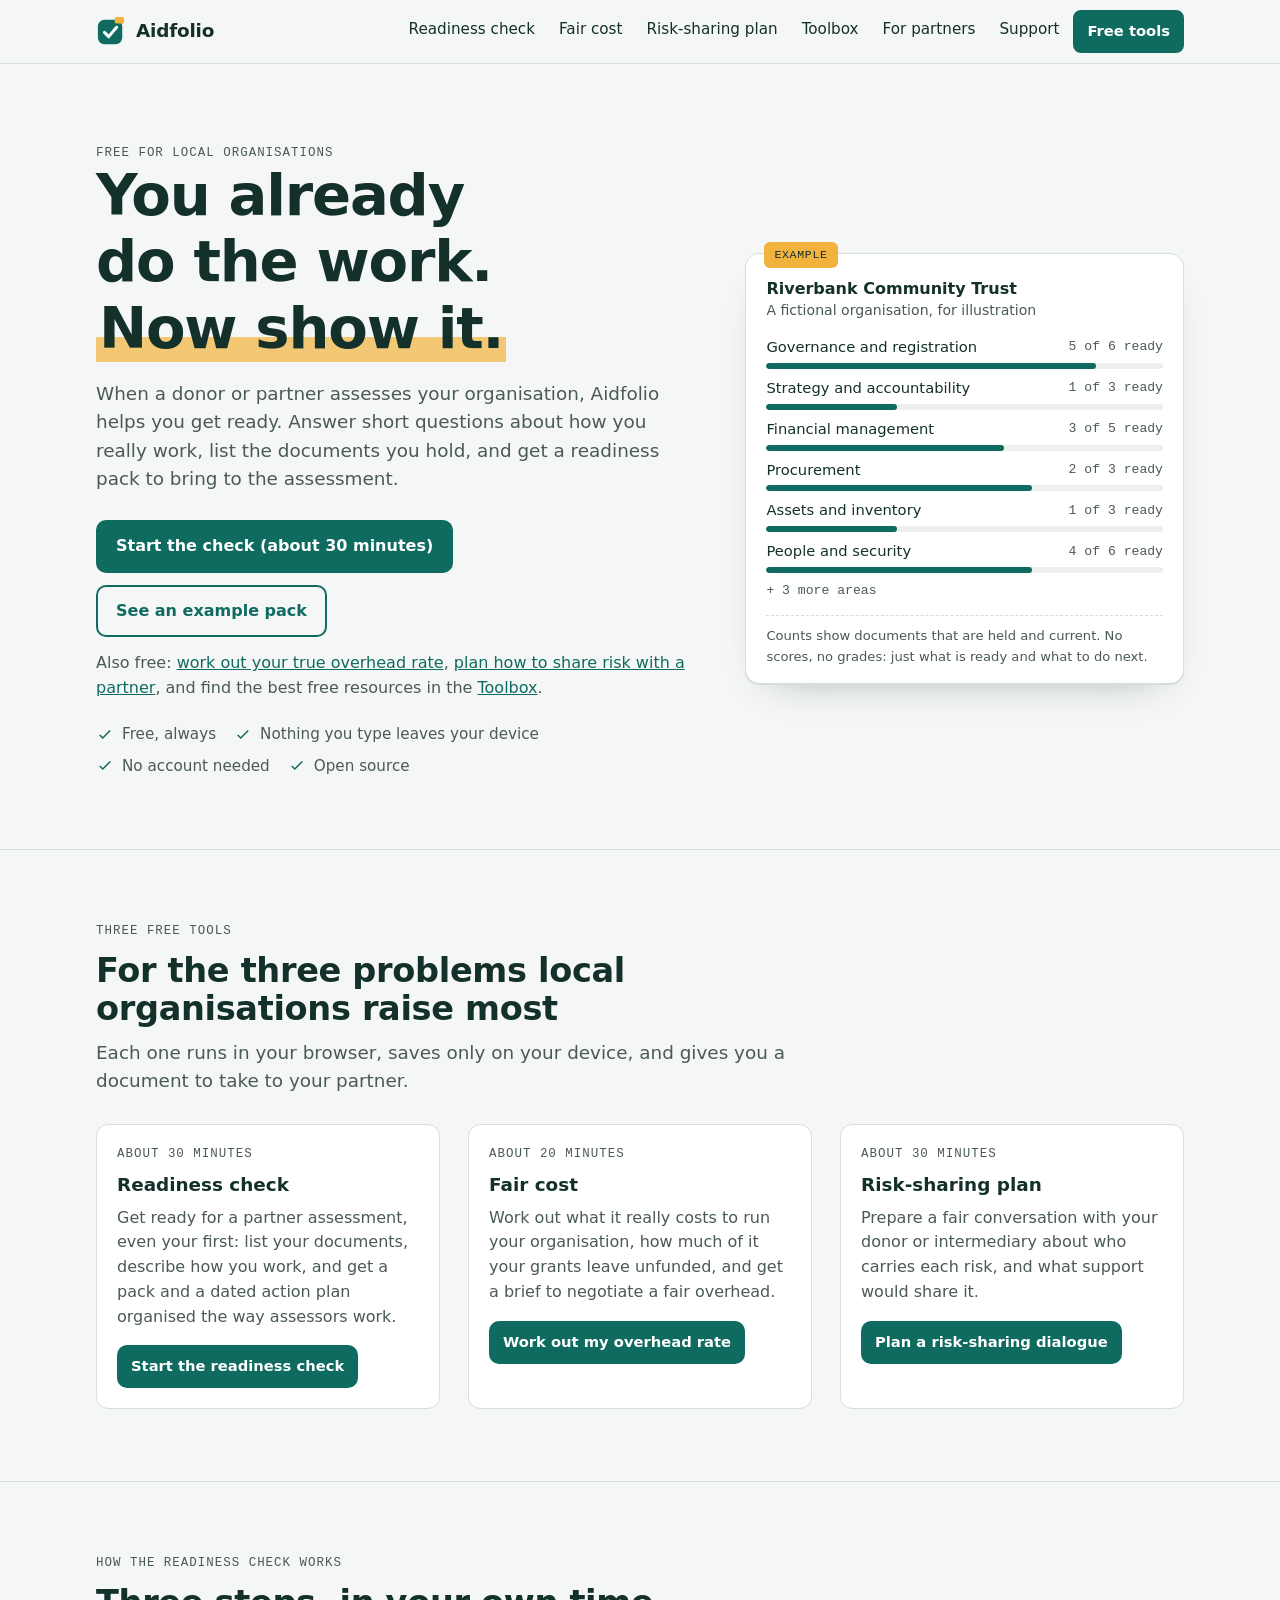
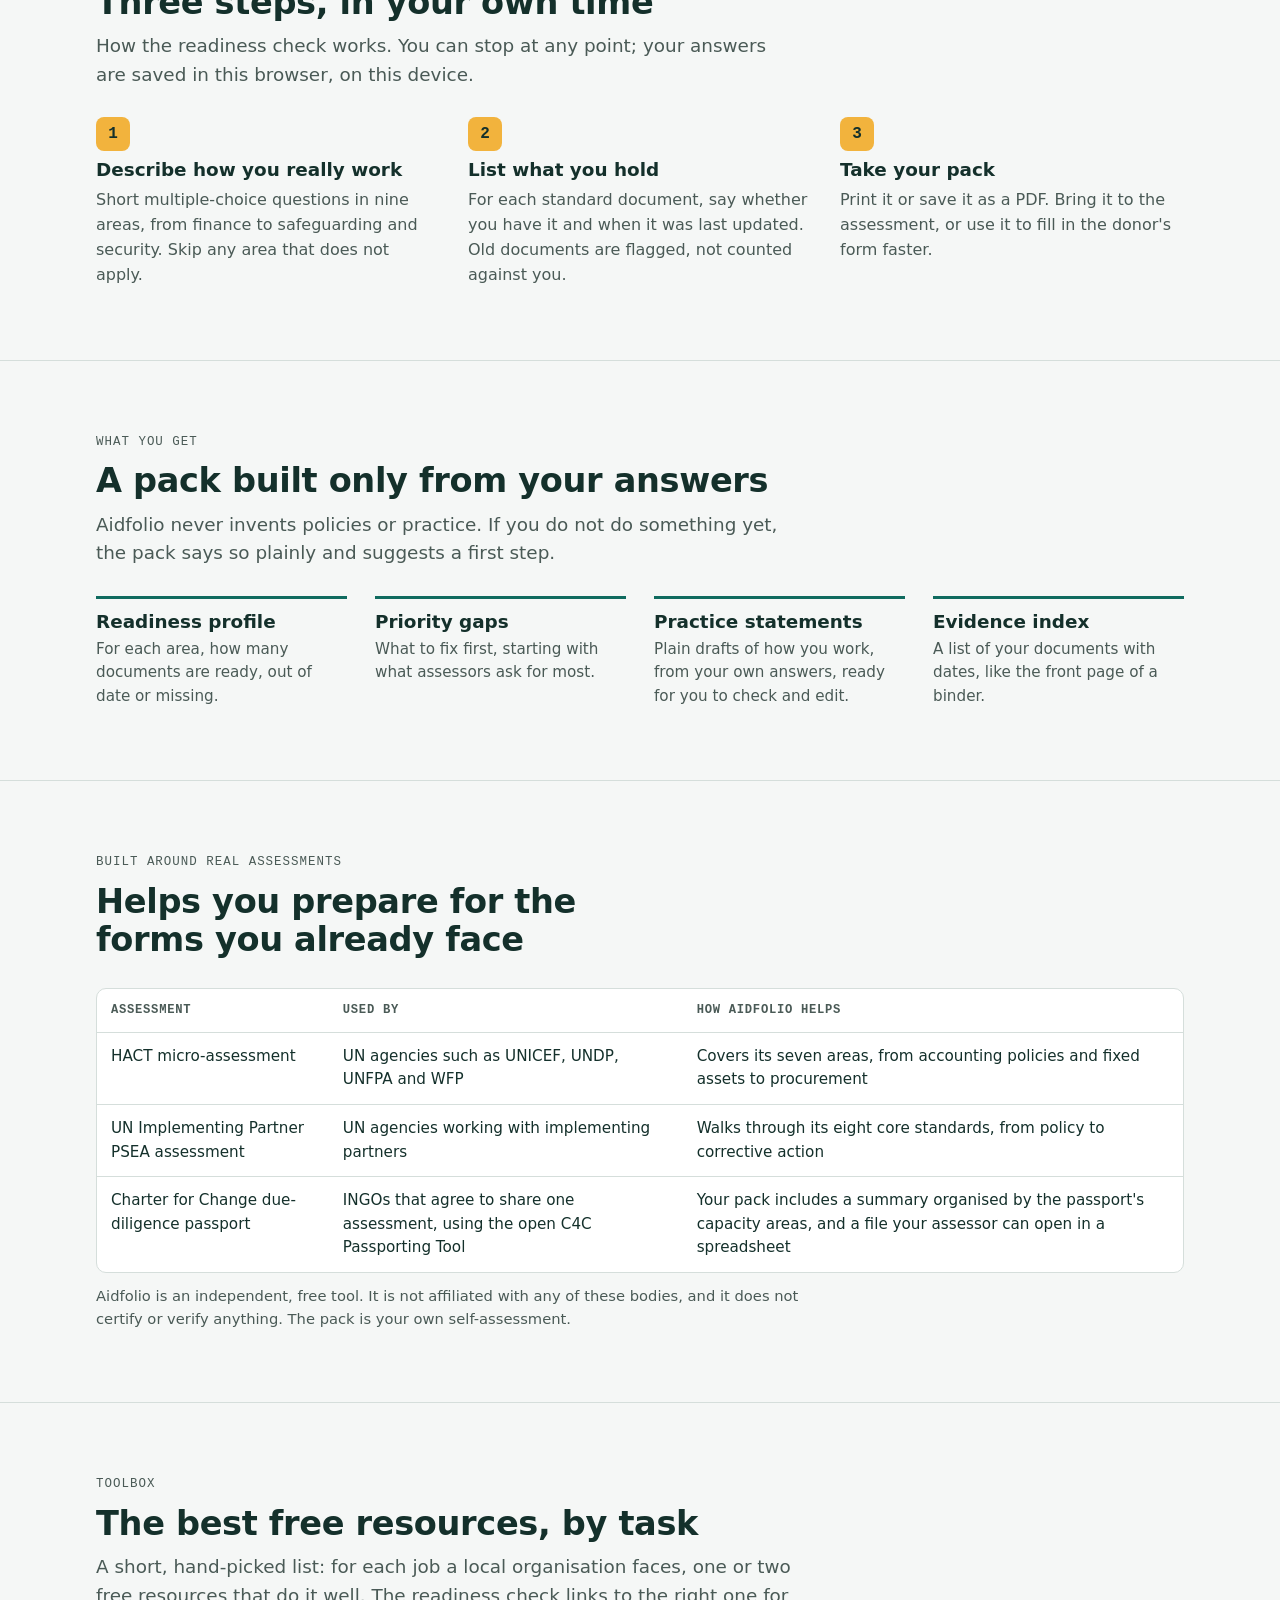
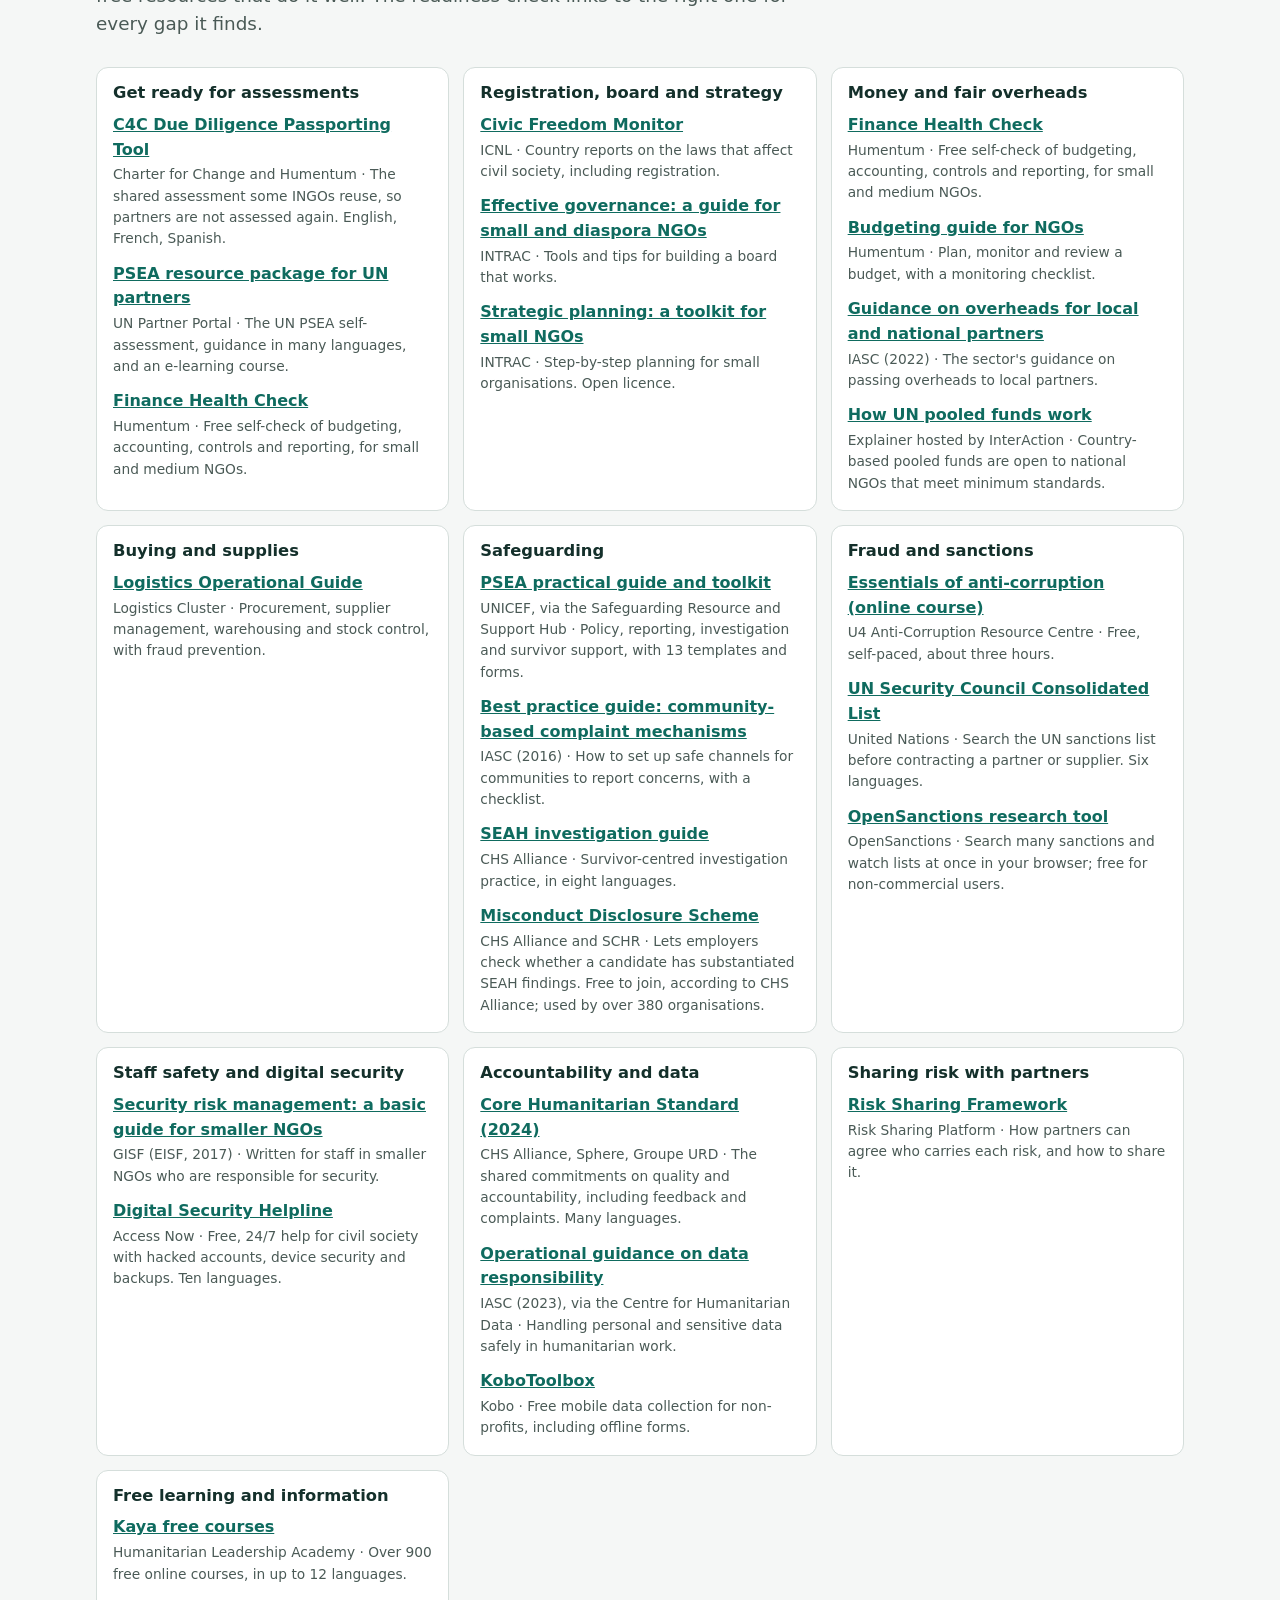
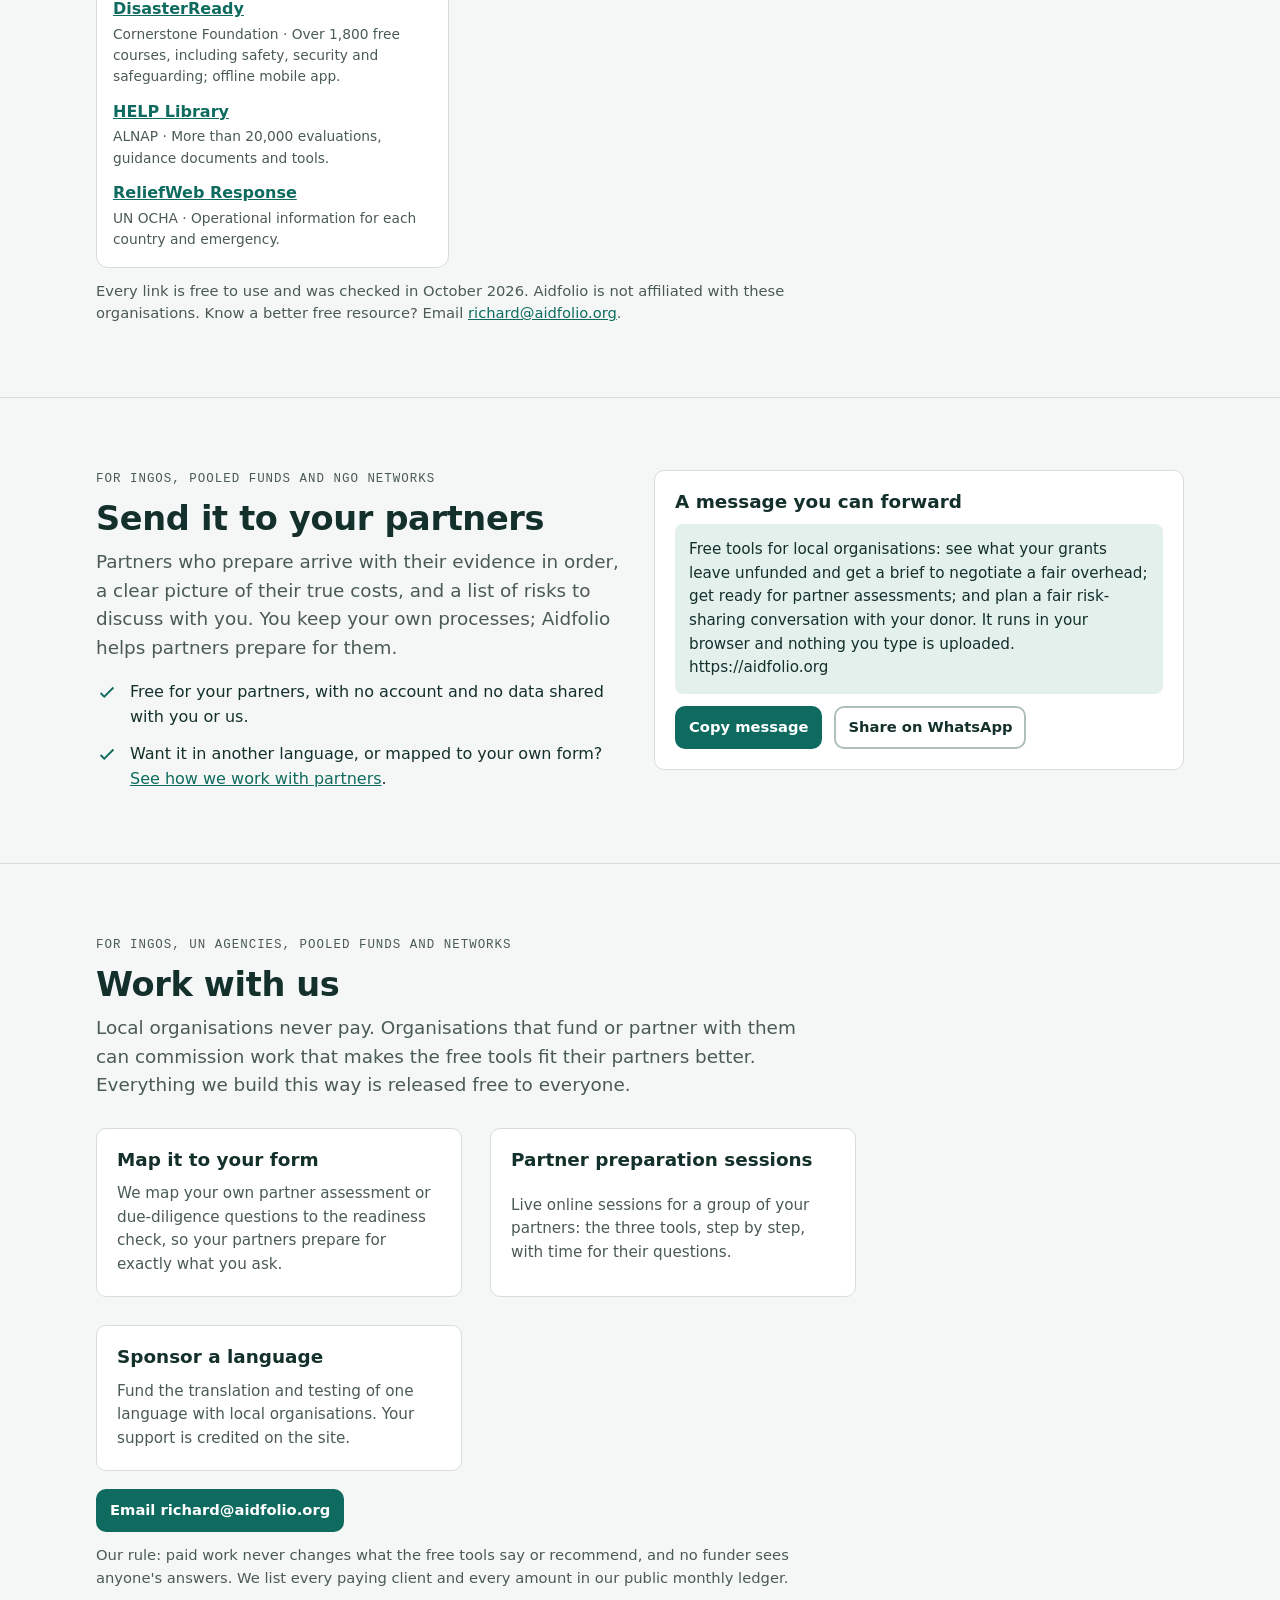
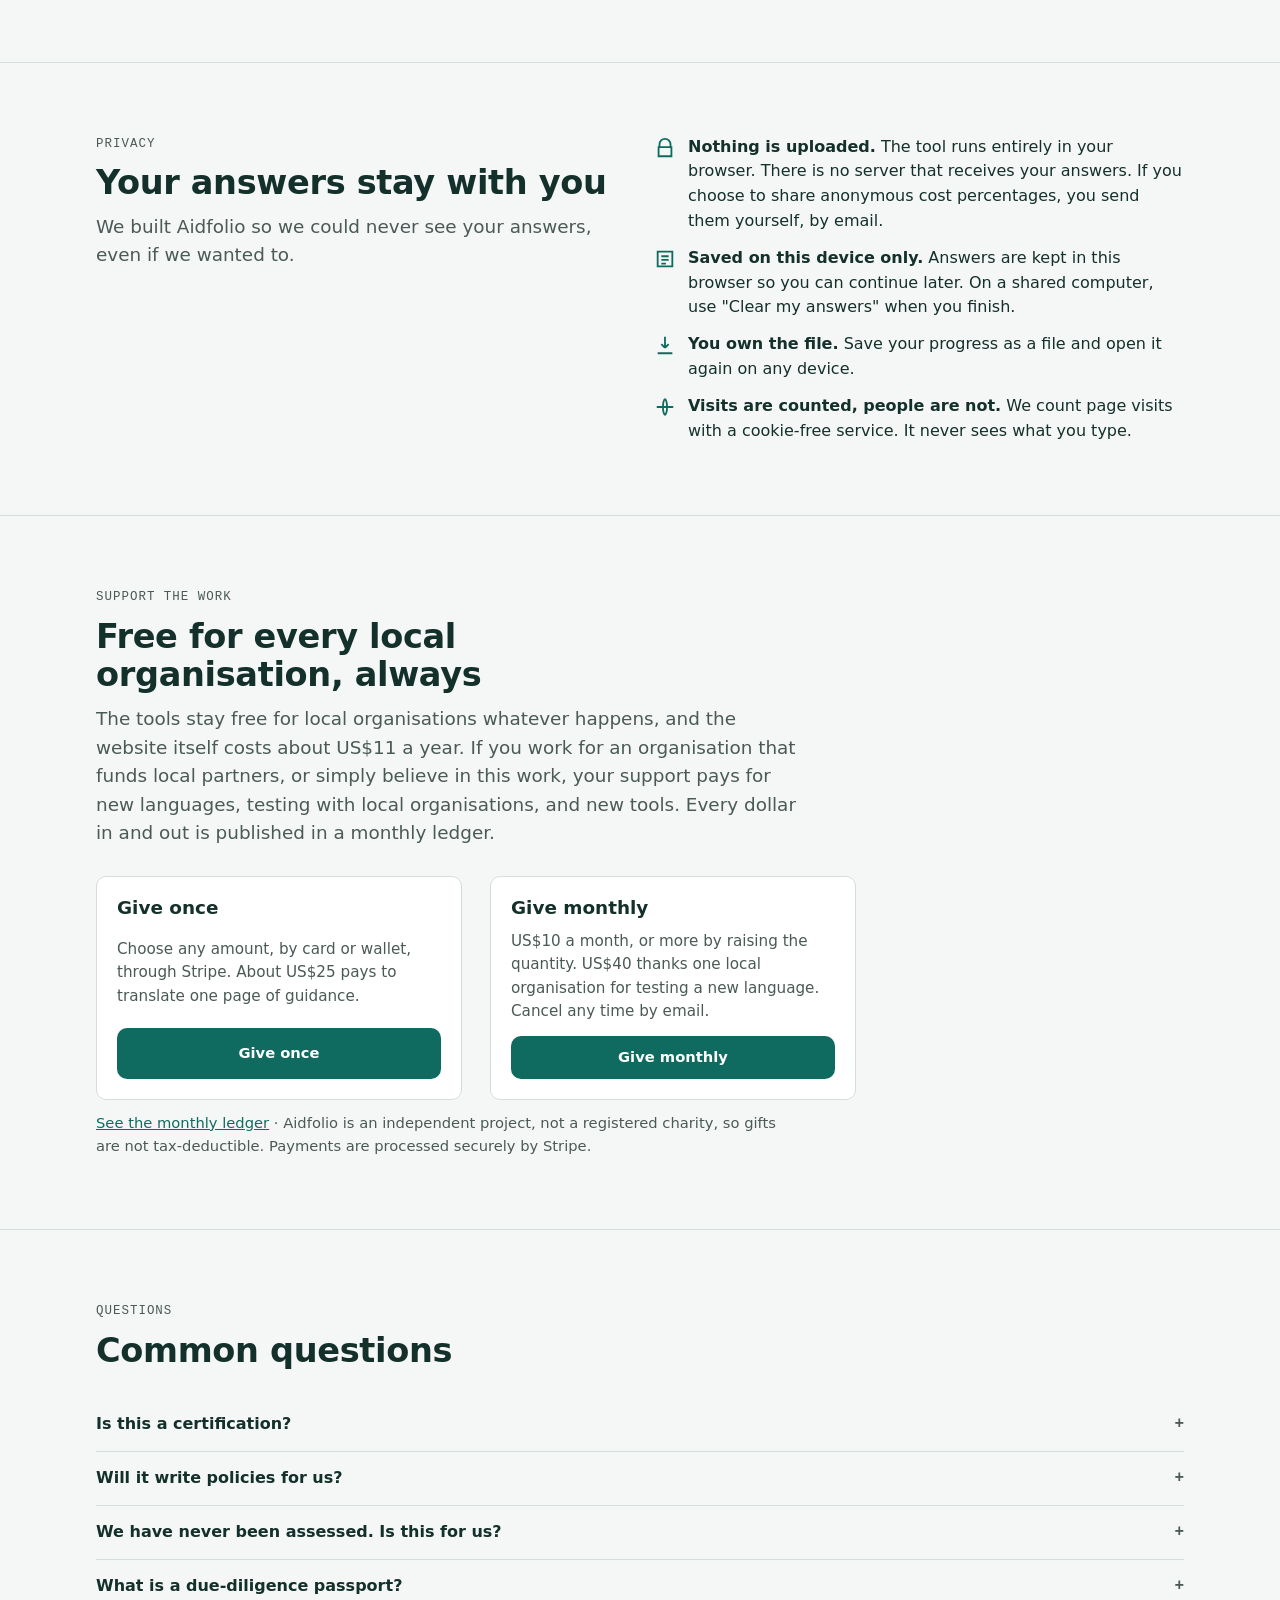
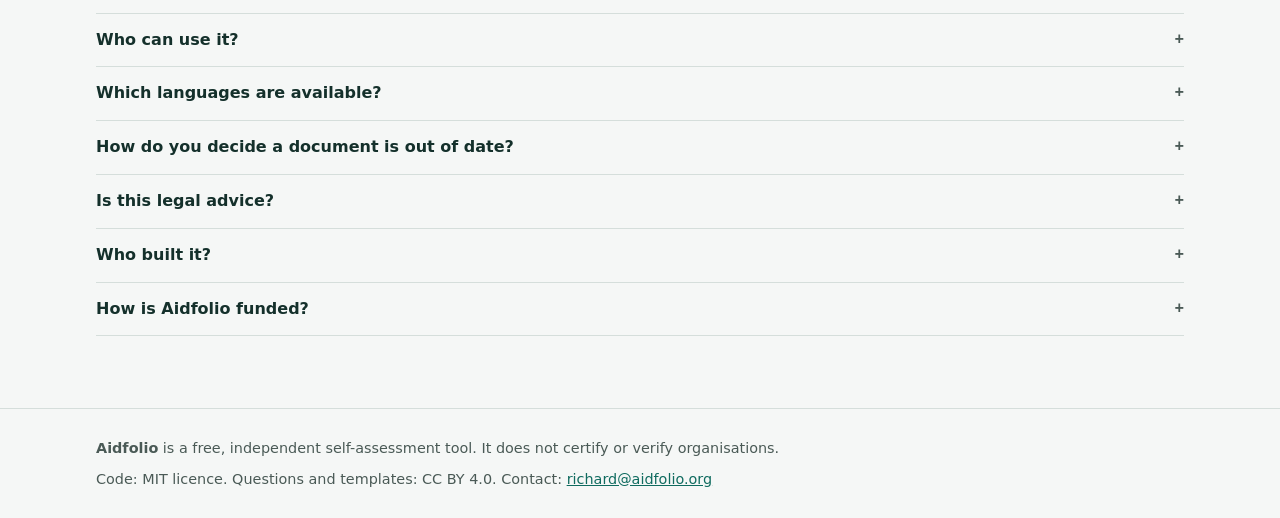
==== public/index.html @ 816070bf "Support section: Stripe giving only Remove the language sponsorship card from Support; it stays unde" ====
<!doctype html>
<html lang="en">
<head>
<meta charset="utf-8">
<meta name="viewport" content="width=device-width, initial-scale=1, viewport-fit=cover">
<meta name="color-scheme" content="light dark">
<title>Aidfolio: free tools for local humanitarian organisations</title>
<meta name="description" content="Free, private tools for local humanitarian organisations: get ready for partner assessments, work out a fair overhead, plan risk sharing, and find the best free resources. Nothing you type leaves your device.">
<link rel="icon" href="data:image/svg+xml,%3Csvg xmlns='http://www.w3.org/2000/svg' viewBox='0 0 32 32'%3E%3Crect x='2' y='4' width='26' height='26' rx='7' fill='%230F6B5F'/%3E%3Crect x='20' y='1' width='10' height='7' rx='2' fill='%23F2B33D'/%3E%3Cpath d='M9 17.5l4.5 4.5L22 12' fill='none' stroke='%23fff' stroke-width='3.2' stroke-linecap='round' stroke-linejoin='round'/%3E%3C/svg%3E">
<!-- Analytics (production only): paste your Cloudflare Web Analytics beacon here. It sets no cookies and never reads form answers. -->
<style>
/* Layout concept: a well-kept evidence binder. Tabs down the side for the nine areas, plain sheets for answers, a printed pack at the end. */
html{padding:env(safe-area-inset-top,0px) 0 env(safe-area-inset-bottom,0px)}
body{margin:0}
img{max-width:100%}
[hidden]{display:none!important}
:root{
  --paper:#F5F7F6; --sheet:#FFFFFF; --ink:#14302B; --muted:#4A5A56; --line:#D5DEDB; --line-strong:#AFC0BB;
  --action:#0F6B5F; --action-ink:#FFFFFF; --action-hover:#0B564C; --tint:#E4F0EC;
  --tab:#F2B33D; --tab-ink:#14302B;
  --ready:#1F6F3A; --ready-bg:#E3F2E7; --stale:#8A5A00; --stale-bg:#FBF0D9; --missing:#9B2C2C; --missing-bg:#F8E3E3; --na:#4A5A56; --na-bg:#ECEFEE;
  --focus:#F2B33D;
  --display: "Segoe UI Variable Display","Segoe UI",system-ui,-apple-system,Roboto,"Noto Sans","Noto Sans Sinhala","Noto Sans Tamil","Noto Sans Arabic",sans-serif;
  --body: system-ui,-apple-system,"Segoe UI",Roboto,"Noto Sans","Noto Sans Sinhala","Noto Sans Tamil","Noto Sans Arabic",sans-serif;
  --label: ui-monospace,"Cascadia Mono","SF Mono",Menlo,Consolas,"Liberation Mono",monospace;
  --r:10px; --gap:clamp(16px,3vw,28px);
}
@media (prefers-color-scheme: dark){:root:not([data-theme="light"]){
  --paper:#0F1A18; --sheet:#16231F; --ink:#EDF3F0; --muted:#A9BAB5; --line:#2A3A36; --line-strong:#3D514C;
  --action:#5CC2AE; --action-ink:#0F1A18; --action-hover:#7FD3C2; --tint:#1C2E29;
  --tab:#F2B33D; --tab-ink:#14302B;
  --ready:#7FD39A; --ready-bg:#18311F; --stale:#F2C46D; --stale-bg:#33280F; --missing:#F0A3A3; --missing-bg:#3A1C1C; --na:#A9BAB5; --na-bg:#22302C;
  color-scheme:dark}}
:root[data-theme="dark"]{
  --paper:#0F1A18; --sheet:#16231F; --ink:#EDF3F0; --muted:#A9BAB5; --line:#2A3A36; --line-strong:#3D514C;
  --action:#5CC2AE; --action-ink:#0F1A18; --action-hover:#7FD3C2; --tint:#1C2E29;
  --tab:#F2B33D; --tab-ink:#14302B;
  --ready:#7FD39A; --ready-bg:#18311F; --stale:#F2C46D; --stale-bg:#33280F; --missing:#F0A3A3; --missing-bg:#3A1C1C; --na:#A9BAB5; --na-bg:#22302C;
  color-scheme:dark}
*{box-sizing:border-box}
html{scroll-behavior:smooth}
@media (prefers-reduced-motion: reduce){html{scroll-behavior:auto}*{transition:none!important;animation:none!important}}
body{background:var(--paper);color:var(--ink);font-family:var(--body);font-size:16px;line-height:1.55;-webkit-text-size-adjust:100%}
body::before{content:"";position:fixed;inset:0 0 auto;height:env(safe-area-inset-top,0px);z-index:10;background:var(--paper)}
.wrap{max-width:1120px;margin:0 auto;padding-left:max(16px,env(safe-area-inset-left,0px));padding-right:max(16px,env(safe-area-inset-right,0px))}
a{color:var(--action)}
a:hover{color:var(--action-hover)}
:focus-visible{outline:3px solid var(--focus);outline-offset:2px;border-radius:4px}
h1,h2,h3{font-family:var(--display);text-wrap:balance;line-height:1.15;margin:0}
h1{font-size:clamp(2.1rem,5.2vw,3.6rem);font-weight:750;letter-spacing:-0.02em}
h2{font-size:clamp(1.5rem,3vw,2.1rem);font-weight:720;letter-spacing:-0.01em}
h3{font-size:1.15rem;font-weight:680}
p{margin:0}
.eyebrow{font-family:var(--label);font-size:.78rem;letter-spacing:.08em;text-transform:uppercase;color:var(--muted)}
.lede{font-size:1.15rem;color:var(--muted);max-width:60ch}
.skip{position:absolute;left:-999px;top:8px;background:var(--sheet);padding:8px 12px;border-radius:6px;z-index:20}
.skip:focus{left:16px}

/* header */
header.site{position:sticky;top:env(safe-area-inset-top,0px);z-index:9;background:color-mix(in srgb,var(--paper) 92%,transparent);backdrop-filter:blur(6px);border-bottom:1px solid var(--line)}
header.site .wrap{display:flex;align-items:center;gap:16px;padding-block:10px;flex-wrap:wrap}
.brand{display:flex;align-items:center;gap:10px;text-decoration:none;color:var(--ink);font-family:var(--display);font-weight:760;font-size:1.15rem;letter-spacing:-0.01em}
.brand svg{width:30px;height:30px;flex:none}
nav.top{display:flex;gap:4px;margin-left:auto;flex-wrap:wrap}
nav.top a{color:var(--ink);text-decoration:none;padding:8px 10px;border-radius:8px;font-size:.95rem}
nav.top a:hover{background:var(--tint)}
@media (max-width:1000px){nav.top a.navopt{display:none}}
nav.top a.btn,nav.top a.btn:hover{color:var(--action-ink)}

/* buttons */
.btn{display:inline-flex;align-items:center;justify-content:center;gap:8px;font:inherit;font-weight:650;border-radius:10px;padding:12px 18px;border:2px solid var(--action);background:var(--action);color:var(--action-ink);cursor:pointer;text-decoration:none;min-height:48px}
.btn:hover{background:var(--action-hover);border-color:var(--action-hover);color:var(--action-ink)}
.btn.ghost{background:transparent;color:var(--action)}
.btn.ghost:hover{background:var(--tint);color:var(--action)}
.btn.small{padding:8px 12px;min-height:40px;font-size:.92rem}
.btn.quiet{background:transparent;border-color:var(--line-strong);color:var(--ink)}
.btn.quiet:hover{background:var(--tint)}
.row{display:flex;gap:12px;flex-wrap:wrap;align-items:center}

/* hero */
.hero{padding-block:clamp(36px,7vw,80px) clamp(28px,5vw,56px)}
.hero .grid{display:grid;grid-template-columns:minmax(0,1.15fr) minmax(0,.85fr);gap:clamp(24px,5vw,56px);align-items:center}
@media (max-width:860px){.hero .grid{grid-template-columns:minmax(0,1fr)}}
.hero h1 .mark{background:linear-gradient(transparent 62%,color-mix(in srgb,var(--tab) 70%,transparent) 62%);padding:0 .05em}
.hero .lede{margin-top:18px}
.hero .row{margin-top:26px}
.promise{display:flex;flex-wrap:wrap;gap:8px 18px;margin-top:22px;padding:0;list-style:none;color:var(--muted);font-size:.95rem}
.promise li{display:flex;align-items:center;gap:8px}
.promise svg{width:18px;height:18px;flex:none;color:var(--action)}

/* binder preview */
.binder{position:relative;background:var(--sheet);border:1px solid var(--line);border-radius:14px;padding:20px 20px 16px 20px;box-shadow:0 1px 0 var(--line),0 18px 40px -28px rgba(15,40,35,.45)}
.binder .tag{position:absolute;top:-12px;left:18px;background:var(--tab);color:var(--tab-ink);font-family:var(--label);font-size:.72rem;letter-spacing:.06em;text-transform:uppercase;padding:4px 10px;border-radius:6px}
.binder h3{font-size:1rem;margin-top:6px}
.binder .who{color:var(--muted);font-size:.88rem;margin-top:2px}
.areas-mini{list-style:none;margin:14px 0 0;padding:0;display:grid;gap:8px}
.areas-mini li{display:grid;grid-template-columns:minmax(0,1fr) auto;gap:4px 10px;align-items:center;font-size:.92rem}
.meter{grid-column:1 / -1;height:6px;border-radius:4px;background:var(--na-bg);overflow:hidden}
.meter i{display:block;height:100%;background:var(--action);border-radius:4px}
.count{font-family:var(--label);font-size:.82rem;color:var(--muted);font-variant-numeric:tabular-nums}
.binder .foot{margin-top:14px;font-size:.82rem;color:var(--muted);border-top:1px dashed var(--line);padding-top:10px}

/* sections */
section.band{padding-block:clamp(40px,6vw,72px);border-top:1px solid var(--line)}
section.band .head{display:grid;gap:10px;max-width:70ch;margin-bottom:28px}
.steps{display:grid;grid-template-columns:repeat(3,minmax(0,1fr));gap:var(--gap);counter-reset:s;list-style:none;padding:0;margin:0}
@media (max-width:820px){.steps{grid-template-columns:minmax(0,1fr)}}
.steps li{counter-increment:s;display:grid;gap:8px;align-content:start}
.steps li::before{content:counter(s);font-family:var(--label);font-weight:700;width:34px;height:34px;border-radius:8px;display:grid;place-items:center;background:var(--tab);color:var(--tab-ink)}
.steps p{color:var(--muted)}
.outputs{display:grid;grid-template-columns:repeat(4,minmax(0,1fr));gap:var(--gap)}
@media (max-width:900px){.outputs{grid-template-columns:repeat(2,minmax(0,1fr))}}
@media (max-width:520px){.outputs{grid-template-columns:minmax(0,1fr)}}
.outputs div{border-top:3px solid var(--action);padding-top:12px;display:grid;gap:6px;align-content:start}
.outputs p{color:var(--muted);font-size:.95rem}
.frameworks{width:100%;border-collapse:collapse;font-size:.95rem}
.tablewrap{overflow-x:auto;border:1px solid var(--line);border-radius:var(--r);background:var(--sheet)}
.frameworks th,.frameworks td{text-align:left;padding:12px 14px;border-bottom:1px solid var(--line);vertical-align:top}
.frameworks th{font-family:var(--label);font-size:.76rem;letter-spacing:.06em;text-transform:uppercase;color:var(--muted);font-weight:600}
.frameworks tr:last-child td{border-bottom:0}
.note{font-size:.92rem;color:var(--muted);margin-top:12px;max-width:75ch}
.split{display:grid;grid-template-columns:minmax(0,1fr) minmax(0,1fr);gap:var(--gap);align-items:start}
@media (max-width:820px){.split{grid-template-columns:minmax(0,1fr)}}
.sheet{background:var(--sheet);border:1px solid var(--line);border-radius:var(--r);padding:20px;display:grid;gap:12px}
.msg{font-family:var(--body);font-size:.95rem;white-space:pre-wrap;background:var(--tint);border-radius:8px;padding:14px;margin:0}
.privacy{list-style:none;padding:0;margin:0;display:grid;gap:12px}
.privacy li{display:grid;grid-template-columns:24px minmax(0,1fr);gap:10px}
.privacy svg{width:22px;height:22px;color:var(--action);margin-top:2px}
details.faq{border-bottom:1px solid var(--line);padding-block:14px}
details.faq summary{cursor:pointer;font-weight:650;list-style:none;display:flex;justify-content:space-between;gap:12px}
details.faq summary::after{content:"+";font-family:var(--label);color:var(--muted)}
details.faq[open] summary::after{content:"−"}
details.faq p{margin-top:8px;color:var(--muted);max-width:70ch}
.support{display:grid;grid-template-columns:repeat(2,minmax(0,1fr));gap:var(--gap);max-width:760px}
@media (max-width:820px){.support{grid-template-columns:minmax(0,1fr)}}
.support .sheet p{color:var(--muted);font-size:.95rem}
.also{margin-top:14px;color:var(--muted)}
.toolcards{display:grid;grid-template-columns:repeat(3,minmax(0,1fr));gap:var(--gap)}
@media (max-width:900px){.toolcards{grid-template-columns:minmax(0,1fr)}}
.toolcard{background:var(--sheet);border:1px solid var(--line);border-radius:12px;padding:20px;display:grid;gap:10px;align-content:start}
.toolcard p{color:var(--muted)}
.toolcard .btn{justify-self:start;margin-top:6px}
.formgrid{display:grid;grid-template-columns:repeat(2,minmax(0,1fr));gap:14px}
@media (max-width:640px){.formgrid{grid-template-columns:minmax(0,1fr)}}
.rows{display:grid;gap:8px}
.rowline{display:grid;grid-template-columns:minmax(0,2fr) minmax(0,1.2fr) minmax(0,1fr) minmax(0,1.3fr) auto;gap:8px;align-items:end}
.rowline.two{grid-template-columns:minmax(0,2fr) minmax(0,1.2fr) auto}
@media (max-width:700px){.rowline,.rowline.two{grid-template-columns:minmax(0,1fr) minmax(0,1fr)}.rowline .del{grid-column:1 / -1;justify-self:start}}
.mini{display:grid;gap:4px;font-size:.82rem;color:var(--muted);min-width:0}
input[type="number"],textarea{font:inherit;color:var(--ink);background:var(--sheet);border:1px solid var(--line-strong);border-radius:8px;padding:9px 10px;min-height:44px;width:100%;min-width:0}
textarea{min-height:76px;resize:vertical}
.del{background:transparent;border:1px solid var(--line-strong);color:var(--ink);border-radius:8px;min-height:44px;padding:0 12px;cursor:pointer;font:inherit}
.del:hover{background:var(--tint)}
.costcat{display:grid;grid-template-columns:minmax(0,1fr) 180px;gap:10px;align-items:center;padding:8px 0;border-bottom:1px solid var(--line)}
.costcat small{display:block;color:var(--muted)}
@media (max-width:560px){.costcat{grid-template-columns:minmax(0,1fr)}}
.kpis{display:grid;grid-template-columns:repeat(4,minmax(0,1fr));gap:12px}
@media (max-width:900px){.kpis{grid-template-columns:repeat(2,minmax(0,1fr))}}
@media (max-width:420px){.kpis{grid-template-columns:minmax(0,1fr)}}
.brief{white-space:pre-wrap;background:var(--paper);border:1px solid var(--line);border-radius:10px;padding:16px;font-size:.95rem;max-width:80ch}
.riskcard{border:1px solid var(--line);border-radius:12px;padding:16px;display:grid;gap:12px;background:var(--sheet)}
.riskcard h3{display:flex;gap:10px;align-items:center;flex-wrap:wrap}
.riskcard .def{color:var(--muted);font-size:.92rem}
.three{display:grid;grid-template-columns:repeat(3,minmax(0,1fr));gap:10px}
@media (max-width:640px){.three{grid-template-columns:minmax(0,1fr)}}
.measures{display:grid;grid-template-columns:repeat(2,minmax(0,1fr));gap:6px}
@media (max-width:640px){.measures{grid-template-columns:minmax(0,1fr)}}
.measures label{display:grid;grid-template-columns:24px minmax(0,1fr);gap:8px;font-size:.92rem;align-items:start}
.measures input{width:24px;height:24px;margin:0;accent-color:var(--action)}
.flag{font-size:.85rem;background:var(--stale-bg);color:var(--stale);border-radius:8px;padding:6px 10px}
.band-high{background:var(--missing-bg);color:var(--missing)}
.band-med{background:var(--stale-bg);color:var(--stale)}
.band-low{background:var(--ready-bg);color:var(--ready)}
table.index td.num,table.index th.num{text-align:right;font-variant-numeric:tabular-nums}
footer.site{border-top:1px solid var(--line);padding-block:28px;color:var(--muted);font-size:.9rem}
footer.site .wrap{display:grid;gap:8px}
.placeholder{outline:2px dashed var(--tab);outline-offset:3px;border-radius:4px}

/* app */
#app,.toolapp{padding-block:24px 64px}
.app-grid{display:grid;grid-template-columns:240px minmax(0,1fr);gap:var(--gap);align-items:start}
@media (max-width:860px){.app-grid{grid-template-columns:minmax(0,1fr)}}
.app-grid>nav{position:sticky;top:calc(env(safe-area-inset-top,0px) + 76px);max-height:calc(100vh - 96px);overflow-y:auto}
@media (max-width:860px){.app-grid>nav{position:static;max-height:none;overflow:visible}}
#panel{scroll-margin-top:84px}
#landing section[id]{scroll-margin-top:72px}
.tabs{display:grid;gap:6px;list-style:none;margin:0;padding:0}
@media (max-width:860px){.tabs{grid-auto-flow:column;grid-auto-columns:max-content;overflow-x:auto;padding-bottom:6px}}
.tabs button{all:unset;box-sizing:border-box;cursor:pointer;min-height:44px;display:grid;grid-template-columns:minmax(0,1fr) auto;gap:8px;align-items:center;width:100%;padding:10px 12px;border-radius:8px 0 0 8px;border-left:4px solid transparent;color:var(--ink);font-size:.95rem}
@media (max-width:860px){.tabs button{border-radius:8px;border-left:0;border-bottom:4px solid transparent}}
.tabs button:hover{background:var(--tint)}
.tabs button[aria-current="step"]{background:var(--sheet);border-left-color:var(--tab);font-weight:650}
@media (max-width:860px){.tabs button[aria-current="step"]{border-bottom-color:var(--tab)}}
.tabs button.off{color:var(--muted);text-decoration:line-through}
.tabs .count{font-size:.78rem}
.panel{background:var(--sheet);border:1px solid var(--line);border-radius:14px;padding:clamp(16px,3vw,28px);display:grid;gap:22px;min-width:0}
.panel-head{display:grid;gap:8px}
.maps{font-family:var(--label);font-size:.78rem;color:var(--muted)}
fieldset{border:0;margin:0;padding:0;display:grid;gap:8px;min-width:0}
legend{font-weight:650;padding:0;margin-bottom:4px}
.opt{display:grid;grid-template-columns:22px minmax(0,1fr);gap:10px;align-items:start;padding:10px 12px;border:1px solid var(--line);border-radius:8px;cursor:pointer}
.opt:hover{border-color:var(--line-strong)}
.opt input{margin-top:3px;width:18px;height:18px;accent-color:var(--action)}
.opt:has(input:checked){border-color:var(--action);background:var(--tint)}
.group-title{font-family:var(--label);font-size:.78rem;letter-spacing:.08em;text-transform:uppercase;color:var(--muted);border-bottom:1px solid var(--line);padding-bottom:6px}
.ev{display:grid;grid-template-columns:minmax(0,1fr) 190px 150px;gap:10px;align-items:center;padding:10px 0;border-bottom:1px solid var(--line)}
.ev:last-child{border-bottom:0}
@media (max-width:640px){.ev{grid-template-columns:minmax(0,1fr) minmax(0,1fr)}.ev .ev-label{grid-column:1 / -1}}
.ev-label{display:grid;gap:2px}
.datefield{display:grid;gap:4px;font-size:.8rem;color:var(--muted);min-width:0}
.ev{align-items:end}
.ev-label small{color:var(--muted)}
.core{font-family:var(--label);font-size:.7rem;letter-spacing:.06em;text-transform:uppercase;background:var(--tab);color:var(--tab-ink);border-radius:4px;padding:1px 6px;margin-left:6px;vertical-align:2px}
select,input[type="text"],input[type="month"]{font:inherit;color:var(--ink);background:var(--sheet);border:1px solid var(--line-strong);border-radius:8px;padding:9px 10px;min-height:44px;width:100%;min-width:0}
label.field{display:grid;gap:6px;font-weight:600}
label.field span.hint{font-weight:400;color:var(--muted);font-size:.9rem}
.chip{display:inline-flex;align-items:center;gap:6px;font-size:.8rem;font-weight:650;border-radius:999px;padding:3px 10px;white-space:nowrap}
.chip.ready{background:var(--ready-bg);color:var(--ready)}
.chip.stale{background:var(--stale-bg);color:var(--stale)}
.chip.missing{background:var(--missing-bg);color:var(--missing)}
.chip.na{background:var(--na-bg);color:var(--na)}
.chip.unanswered{background:var(--na-bg);color:var(--muted)}
.chip.undated{background:var(--stale-bg);color:var(--stale)}
.navrow{display:flex;justify-content:space-between;gap:12px;flex-wrap:wrap;border-top:1px solid var(--line);padding-top:16px}
.skiparea{display:flex;gap:10px;align-items:center;color:var(--muted);font-size:.95rem}
.skiparea input{width:18px;height:18px;accent-color:var(--action)}
.callout{background:var(--tint);border-radius:10px;padding:14px 16px;font-size:.95rem}
.confirm{border:2px solid var(--missing);border-radius:10px;padding:14px;display:grid;gap:10px;background:var(--missing-bg);color:var(--ink)}
.toast{position:fixed;left:50%;transform:translateX(-50%);bottom:calc(16px + env(safe-area-inset-bottom,0px));background:var(--ink);color:var(--paper);padding:10px 16px;border-radius:10px;font-size:.95rem;z-index:30}

/* pack */
.pack{display:grid;gap:26px;min-width:0}
.panel>*,.pack>*,.pack section{min-width:0}
.panel>.btn{justify-self:start}
.pack-head{display:grid;gap:6px;border-bottom:2px solid var(--ink);padding-bottom:14px}
.pack-head .meta{color:var(--muted);font-size:.92rem}
.profile{display:grid;grid-template-columns:repeat(4,minmax(0,1fr));gap:12px}
@media (max-width:900px){.profile{grid-template-columns:repeat(2,minmax(0,1fr))}}
@media (max-width:460px){.profile{grid-template-columns:minmax(0,1fr)}}
.pcard{border:1px solid var(--line);border-radius:10px;padding:12px;display:grid;gap:6px;align-content:start;background:var(--sheet)}
.pcard .big{font-family:var(--display);font-size:1.5rem;font-weight:750;font-variant-numeric:tabular-nums}
.pcard .sub{color:var(--muted);font-size:.85rem}
.gaps{list-style:none;padding:0;margin:0;display:grid;gap:10px}
.gaps li{display:grid;grid-template-columns:auto minmax(0,1fr);gap:12px;align-items:start;border:1px solid var(--line);border-radius:10px;padding:12px;background:var(--sheet)}
.gaps .pri{font-family:var(--label);font-size:.72rem;letter-spacing:.06em;text-transform:uppercase;border-radius:6px;padding:3px 8px;white-space:nowrap}
.pri.p1{background:var(--missing-bg);color:var(--missing)}
.pri.p2{background:var(--stale-bg);color:var(--stale)}
.pri.p3{background:var(--na-bg);color:var(--muted)}
.gaps p{color:var(--muted);font-size:.92rem}
details.gapgroup{border:1px solid var(--line);border-radius:12px;padding:12px;margin-bottom:12px;background:var(--paper)}
details.gapgroup summary{cursor:pointer;display:flex;gap:10px;align-items:center;flex-wrap:wrap;list-style:none}
details.gapgroup[open] summary{margin-bottom:12px}
details.gapgroup summary::-webkit-details-marker{display:none}
.stmt{border-left:4px solid var(--tab);padding:4px 0 4px 14px;display:grid;gap:6px}
.stmt p{max-width:75ch}
.draftlabel{font-family:var(--label);font-size:.72rem;letter-spacing:.06em;text-transform:uppercase;color:var(--stale)}
table.index{width:100%;border-collapse:collapse;font-size:.92rem}
table.index th,table.index td{text-align:left;padding:8px 10px;border-bottom:1px solid var(--line);vertical-align:top}
table.index th{font-family:var(--label);font-size:.72rem;letter-spacing:.06em;text-transform:uppercase;color:var(--muted)}
.disclaimer{border:1px solid var(--line-strong);border-radius:10px;padding:14px;font-size:.9rem;color:var(--muted)}
table.plan input{min-height:40px;padding:6px 8px}
table.plan td.act{min-width:14em}
@media (max-width:640px){table.plan thead{position:absolute;width:1px;height:1px;overflow:hidden;clip:rect(0 0 0 0)}table.plan,table.plan tbody{display:block}table.plan tr{display:grid;grid-template-columns:minmax(0,1fr) minmax(0,1fr);gap:8px;padding:12px 0;border-bottom:1px solid var(--line)}table.plan td{display:block;border:0;padding:0}table.plan td:nth-child(1),table.plan td.act{grid-column:1 / -1;min-width:0}table.plan td:nth-child(3)::before{content:"Done by";display:block;font-size:.8rem;color:var(--muted)}table.plan td:nth-child(4)::before{content:"Who";display:block;font-size:.8rem;color:var(--muted)}}
.sharebox{border:1px dashed var(--line-strong);border-radius:12px;padding:14px;margin-top:16px;display:grid;gap:10px;background:var(--paper)}
.sharebox pre{white-space:pre-wrap;font:inherit;font-size:.88rem;margin:0;background:var(--sheet);border:1px solid var(--line);border-radius:8px;padding:10px;max-width:100%;overflow-wrap:anywhere}
.firsttime{margin-top:4px}
.tbx{display:grid;grid-template-columns:repeat(auto-fill,minmax(min(100%,280px),1fr));gap:14px}
.tbx section{border:1px solid var(--line);border-radius:12px;padding:16px;background:var(--sheet);min-width:0}
.tbx h3{font-size:1.02rem}
.tbx ul{list-style:none;padding:0;margin:10px 0 0;display:grid;gap:12px}
.tbx li{min-width:0}
.tbx li a{font-weight:650;overflow-wrap:anywhere}
.tbx small{display:block;color:var(--muted);font-size:.86rem;margin-top:2px}
.freehelp{margin-top:6px;font-size:.9rem}
.freehelp a{font-weight:650}
.supportnote{border-top:1px solid var(--line);padding-top:12px;margin-top:16px;font-size:.92rem;color:var(--muted)}

@media print{
  header.site,footer.site,#landing,.no-print,.tabs,.toast{display:none!important}
  .riskcard,.toolcard{break-inside:avoid}
  body{background:#fff;color:#000;font-size:11pt}
  #app{padding:0}.app-grid{display:block}
  .panel{border:0;padding:0}
  .gaps li,.pcard{break-inside:avoid}
  table.plan input{border:0;padding:0;min-height:0;background:none;color:#000}
  .sharebox,.supportnote{display:none!important}
  .pack a.res::after{content:" (" attr(href) ")";font-weight:400;font-size:9pt;overflow-wrap:anywhere}
  a{color:#000}
}
</style>
<meta property="og:title" content="Aidfolio: free tools for local humanitarian organisations">
<meta property="og:description" content="Free, private tools for local organisations: a fair overhead, readiness for partner assessments, and a risk-sharing plan. Nothing you type leaves your device.">
<meta property="og:image" content="https://aidfolio.org/og.png">
<meta property="og:url" content="https://aidfolio.org/">
<meta property="og:type" content="website">
<meta name="twitter:card" content="summary_large_image">
<link rel="manifest" href="/manifest.webmanifest">
<link rel="apple-touch-icon" href="/icon-192.png">
<meta name="theme-color" content="#0F6B5F">
</head>
<body>


<a class="skip" href="#main">Skip to content</a>

<header class="site">
  <div class="wrap">
    <a class="brand" href="#top" aria-label="Aidfolio home">
      <svg viewBox="0 0 32 32" aria-hidden="true"><rect x="2" y="4" width="26" height="26" rx="7" fill="var(--action)"/><rect x="20" y="1" width="10" height="7" rx="2" fill="var(--tab)"/><path d="M9 17.5l4.5 4.5L22 12" fill="none" stroke="var(--action-ink)" stroke-width="3.2" stroke-linecap="round" stroke-linejoin="round"/></svg>
      Aidfolio
    </a>
    <nav class="top" aria-label="Main">
      <a class="navopt" href="#check">Readiness check</a>
      <a class="navopt" href="#cost">Fair cost</a>
      <a class="navopt" href="#risk">Risk-sharing plan</a>
      <a class="navopt" href="#toolbox">Toolbox</a>
      <a class="navopt" href="#partners">For partners</a>
      <a class="navopt" href="#support">Support</a>
      <a class="btn small" href="#tools">Free tools</a>
    </nav>
  </div>
</header>

<div id="main">
<!-- ============ LANDING ============ -->
<div id="landing">
  <section class="hero" id="top">
    <div class="wrap grid">
      <div>
        <p class="eyebrow">Free for local organisations</p>
        <h1>You already do the work. <span class="mark">Now show it.</span></h1>
        <p class="lede">When a donor or partner assesses your organisation, Aidfolio helps you get ready. Answer short questions about how you really work, list the documents you hold, and get a readiness pack to bring to the assessment.</p>
        <div class="row">
          <a class="btn" href="#check">Start the check (about 30 minutes)</a>
          <button class="btn ghost" type="button" id="seeExample">See an example pack</button>
        </div>
        <p class="also">Also free: <a href="#cost">work out your true overhead rate</a>, <a href="#risk">plan how to share risk with a partner</a>, and find the best free resources in the <a href="#toolbox">Toolbox</a>.</p>
        <ul class="promise" aria-label="Our promises">
          <li><svg viewBox="0 0 24 24" aria-hidden="true"><path fill="none" stroke="currentColor" stroke-width="2" d="M5 12l4 4 10-10"/></svg>Free, always</li>
          <li><svg viewBox="0 0 24 24" aria-hidden="true"><path fill="none" stroke="currentColor" stroke-width="2" d="M5 12l4 4 10-10"/></svg>Nothing you type leaves your device</li>
          <li><svg viewBox="0 0 24 24" aria-hidden="true"><path fill="none" stroke="currentColor" stroke-width="2" d="M5 12l4 4 10-10"/></svg>No account needed</li>
          <li><svg viewBox="0 0 24 24" aria-hidden="true"><path fill="none" stroke="currentColor" stroke-width="2" d="M5 12l4 4 10-10"/></svg>Open source</li>
        </ul>
      </div>
      <figure class="binder" aria-label="Example readiness profile" style="margin:0">
        <span class="tag">Example</span>
        <h3>Riverbank Community Trust</h3>
        <p class="who">A fictional organisation, for illustration</p>
        <ul class="areas-mini" id="heroProfile"></ul>
        <p class="foot">Counts show documents that are held and current. No scores, no grades: just what is ready and what to do next.</p>
      </figure>
    </div>
  </section>

  <section class="band" id="tools">
    <div class="wrap">
      <div class="head">
        <p class="eyebrow">Three free tools</p>
        <h2>For the three problems local organisations raise most</h2>
        <p class="lede">Each one runs in your browser, saves only on your device, and gives you a document to take to your partner.</p>
      </div>
      <div class="toolcards">
        <article class="toolcard">
          <p class="eyebrow">About 30 minutes</p>
          <h3>Readiness check</h3>
          <p>Get ready for a partner assessment, even your first: list your documents, describe how you work, and get a pack and a dated action plan organised the way assessors work.</p>
          <a class="btn small" href="#check">Start the readiness check</a>
        </article>
        <article class="toolcard">
          <p class="eyebrow">About 20 minutes</p>
          <h3>Fair cost</h3>
          <p>Work out what it really costs to run your organisation, how much of it your grants leave unfunded, and get a brief to negotiate a fair overhead.</p>
          <a class="btn small" href="#cost">Work out my overhead rate</a>
        </article>
        <article class="toolcard">
          <p class="eyebrow">About 30 minutes</p>
          <h3>Risk-sharing plan</h3>
          <p>Prepare a fair conversation with your donor or intermediary about who carries each risk, and what support would share it.</p>
          <a class="btn small" href="#risk">Plan a risk-sharing dialogue</a>
        </article>
      </div>
    </div>
  </section>

  <section class="band" id="how">
    <div class="wrap">
      <div class="head">
        <p class="eyebrow">How the readiness check works</p>
        <h2>Three steps, in your own time</h2>
        <p class="lede">How the readiness check works. You can stop at any point; your answers are saved in this browser, on this device.</p>
      </div>
      <ol class="steps">
        <li><h3>Describe how you really work</h3><p>Short multiple-choice questions in nine areas, from finance to safeguarding and security. Skip any area that does not apply.</p></li>
        <li><h3>List what you hold</h3><p>For each standard document, say whether you have it and when it was last updated. Old documents are flagged, not counted against you.</p></li>
        <li><h3>Take your pack</h3><p>Print it or save it as a PDF. Bring it to the assessment, or use it to fill in the donor's form faster.</p></li>
      </ol>
    </div>
  </section>

  <section class="band">
    <div class="wrap">
      <div class="head">
        <p class="eyebrow">What you get</p>
        <h2>A pack built only from your answers</h2>
        <p class="lede">Aidfolio never invents policies or practice. If you do not do something yet, the pack says so plainly and suggests a first step.</p>
      </div>
      <div class="outputs">
        <div><h3>Readiness profile</h3><p>For each area, how many documents are ready, out of date or missing.</p></div>
        <div><h3>Priority gaps</h3><p>What to fix first, starting with what assessors ask for most.</p></div>
        <div><h3>Practice statements</h3><p>Plain drafts of how you work, from your own answers, ready for you to check and edit.</p></div>
        <div><h3>Evidence index</h3><p>A list of your documents with dates, like the front page of a binder.</p></div>
      </div>
    </div>
  </section>

  <section class="band">
    <div class="wrap">
      <div class="head">
        <p class="eyebrow">Built around real assessments</p>
        <h2>Helps you prepare for the forms you already face</h2>
      </div>
      <div class="tablewrap">
        <table class="frameworks">
          <thead><tr><th scope="col">Assessment</th><th scope="col">Used by</th><th scope="col">How Aidfolio helps</th></tr></thead>
          <tbody>
            <tr><td>HACT micro-assessment</td><td>UN agencies such as UNICEF, UNDP, UNFPA and WFP</td><td>Covers its seven areas, from accounting policies and fixed assets to procurement</td></tr>
            <tr><td>UN Implementing Partner PSEA assessment</td><td>UN agencies working with implementing partners</td><td>Walks through its eight core standards, from policy to corrective action</td></tr>
            <tr><td>Charter for Change due-diligence passport</td><td>INGOs that agree to share one assessment, using the open C4C Passporting Tool</td><td>Your pack includes a summary organised by the passport's capacity areas, and a file your assessor can open in a spreadsheet</td></tr>
          </tbody>
        </table>
      </div>
      <p class="note">Aidfolio is an independent, free tool. It is not affiliated with any of these bodies, and it does not certify or verify anything. The pack is your own self-assessment.</p>
    </div>
  </section>

  <section class="band" id="toolbox">
    <div class="wrap">
      <div class="head">
        <p class="eyebrow">Toolbox</p>
        <h2>The best free resources, by task</h2>
        <p class="lede">A short, hand-picked list: for each job a local organisation faces, one or two free resources that do it well. The readiness check links to the right one for every gap it finds.</p>
      </div>
      <div class="tbx" id="toolboxGrid"></div>
      <p class="note">Every link is free to use and was checked in October 2026. Aidfolio is not affiliated with these organisations. Know a better free resource? Email <a href="mailto:richard@aidfolio.org?subject=Toolbox%20suggestion">richard@aidfolio.org</a>.</p>
    </div>
  </section>

  <section class="band" id="partners">
    <div class="wrap split">
      <div class="head" style="margin:0">
        <p class="eyebrow">For INGOs, pooled funds and NGO networks</p>
        <h2>Send it to your partners</h2>
        <p class="lede">Partners who prepare arrive with their evidence in order, a clear picture of their true costs, and a list of risks to discuss with you. You keep your own processes; Aidfolio helps partners prepare for them.</p>
        <ul class="privacy" style="margin-top:8px">
          <li><svg viewBox="0 0 24 24" aria-hidden="true"><path fill="none" stroke="currentColor" stroke-width="2" d="M5 12l4 4 10-10"/></svg><span>Free for your partners, with no account and no data shared with you or us.</span></li>
          <li><svg viewBox="0 0 24 24" aria-hidden="true"><path fill="none" stroke="currentColor" stroke-width="2" d="M5 12l4 4 10-10"/></svg><span>Want it in another language, or mapped to your own form? <a href="#work">See how we work with partners</a>.</span></li>
        </ul>
      </div>
      <div class="sheet">
        <h3>A message you can forward</h3>
        <p class="msg" id="shareMsg">Free tools for local organisations: see what your grants leave unfunded and get a brief to negotiate a fair overhead; get ready for partner assessments; and plan a fair risk-sharing conversation with your donor. It runs in your browser and nothing you type is uploaded. https://aidfolio.org</p>
        <div class="row">
          <button class="btn small" type="button" id="copyShare">Copy message</button>
          <a class="btn small quiet" id="waShare" href="#" target="_blank" rel="noopener">Share on WhatsApp</a>
        </div>
      </div>
    </div>
  </section>

  <section class="band" id="work">
    <div class="wrap">
      <div class="head">
        <p class="eyebrow">For INGOs, UN agencies, pooled funds and networks</p>
        <h2>Work with us</h2>
        <p class="lede">Local organisations never pay. Organisations that fund or partner with them can commission work that makes the free tools fit their partners better. Everything we build this way is released free to everyone.</p>
      </div>
      <div class="support">
        <div class="sheet"><h3>Map it to your form</h3><p>We map your own partner assessment or due-diligence questions to the readiness check, so your partners prepare for exactly what you ask.</p></div>
        <div class="sheet"><h3>Partner preparation sessions</h3><p>Live online sessions for a group of your partners: the three tools, step by step, with time for their questions.</p></div>
        <div class="sheet"><h3>Sponsor a language</h3><p>Fund the translation and testing of one language with local organisations. Your support is credited on the site.</p></div>
      </div>
      <div class="row" style="margin-top:18px">
        <a class="btn small" href="mailto:richard@aidfolio.org?subject=Working%20with%20Aidfolio">Email richard@aidfolio.org</a>
      </div>
      <p class="note">Our rule: paid work never changes what the free tools say or recommend, and no funder sees anyone's answers. We list every paying client and every amount in our public monthly ledger.</p>
    </div>
  </section>

  <section class="band" id="privacy">
    <div class="wrap split">
      <div class="head" style="margin:0">
        <p class="eyebrow">Privacy</p>
        <h2>Your answers stay with you</h2>
        <p class="lede">We built Aidfolio so we could never see your answers, even if we wanted to.</p>
      </div>
      <ul class="privacy">
        <li><svg viewBox="0 0 24 24" aria-hidden="true"><path fill="none" stroke="currentColor" stroke-width="2" d="M6 11V8a6 6 0 0112 0v3M5 11h14v10H5z"/></svg><span><strong>Nothing is uploaded.</strong> The tool runs entirely in your browser. There is no server that receives your answers. If you choose to share anonymous cost percentages, you send them yourself, by email.</span></li>
        <li><svg viewBox="0 0 24 24" aria-hidden="true"><path fill="none" stroke="currentColor" stroke-width="2" d="M4 4h16v16H4zM8 9h8M8 13h8M8 17h5"/></svg><span><strong>Saved on this device only.</strong> Answers are kept in this browser so you can continue later. On a shared computer, use "Clear my answers" when you finish.</span></li>
        <li><svg viewBox="0 0 24 24" aria-hidden="true"><path fill="none" stroke="currentColor" stroke-width="2" d="M12 3v12m0 0l-4-4m4 4l4-4M4 21h16"/></svg><span><strong>You own the file.</strong> Save your progress as a file and open it again on any device.</span></li>
        <li><svg viewBox="0 0 24 24" aria-hidden="true"><path fill="none" stroke="currentColor" stroke-width="2" d="M3 12h18M12 3c3 3.5 3 14.5 0 18M12 3c-3 3.5-3 14.5 0 18"/></svg><span><strong>Visits are counted, people are not.</strong> We count page visits with a cookie-free service. It never sees what you type.</span></li>
      </ul>
    </div>
  </section>

  <section class="band" id="support">
    <div class="wrap">
      <div class="head">
        <p class="eyebrow">Support the work</p>
        <h2>Free for every local organisation, always</h2>
        <p class="lede">The tools stay free for local organisations whatever happens, and the website itself costs about US$11 a year. If you work for an organisation that funds local partners, or simply believe in this work, your support pays for new languages, testing with local organisations, and new tools. Every dollar in and out is published in a monthly ledger.</p>
      </div>
      <div class="support">
        <div class="sheet"><h3>Give once</h3><p>Choose any amount, by card or wallet, through Stripe. About US$25 pays to translate one page of guidance.</p><a class="btn small" href="https://donate.stripe.com/eVq3cv3XVd9ddrgf2m0sU00" target="_blank" rel="noopener">Give once</a></div>
        <div class="sheet"><h3>Give monthly</h3><p>US$10 a month, or more by raising the quantity. US$40 thanks one local organisation for testing a new language. Cancel any time by email.</p><a class="btn small" href="https://buy.stripe.com/4gM7sL51Zb15cnc9I20sU01" target="_blank" rel="noopener">Give monthly</a></div>
      </div>
      <p class="note"><a href="https://github.com/tenderaxiom/aidfolio/blob/main/docs/LEDGER.md" target="_blank" rel="noopener">See the monthly ledger</a> · Aidfolio is an independent project, not a registered charity, so gifts are not tax-deductible. Payments are processed securely by Stripe.</p>
    </div>
  </section>

  <section class="band" id="faq">
    <div class="wrap">
      <div class="head"><p class="eyebrow">Questions</p><h2>Common questions</h2></div>
      <details class="faq"><summary>Is this a certification?</summary><p>No. Aidfolio is a self-assessment. Nobody checks your answers, and the pack says so. Donors and partners will still run their own checks; the pack helps you get ready for them.</p></details>
      <details class="faq"><summary>Will it write policies for us?</summary><p>It drafts short statements of what you told it you already do, so you can check, edit and adopt them. It never claims you do something you said you don't. For a full policy, use the draft as a starting point and get advice where you need it.</p></details>
      <details class="faq"><summary>We have never been assessed. Is this for us?</summary><p>Yes, especially. Organisations facing their first assessment have the least support and no earlier assessment to reuse. Tick "We have never had an assessment" at the start: your pack then includes an action plan with the dates you choose, so a first funder can see what you already do and what you will put in place.</p></details>
      <details class="faq"><summary>What is a due-diligence passport?</summary><p>Some international NGOs now share one assessment of a partner instead of each doing their own, using the open Charter for Change Due Diligence Passporting Tool. The assessing organisation completes and rates it; you review and sign it, and it can then be shared, with your consent, so you are not assessed again. Aidfolio organises your pack by the passport's capacity areas to make that first assessment quicker. Aidfolio is independent and not affiliated with Charter for Change or Humentum.</p></details>
      <details class="faq"><summary>Who can use it?</summary><p>Any local or national organisation preparing for a partner assessment: NGOs, community groups, faith-based organisations and associations. It is also useful for an annual check-up.</p></details>
      <details class="faq"><summary>Which languages are available?</summary><p>English now. Sinhala, Tamil, French and Arabic are next, translated and tested with local organisations. You can help translate.</p></details>
      <details class="faq"><summary>How do you decide a document is out of date?</summary><p>Some documents, like bank statements or board minutes, are only useful if recent. Aidfolio uses simple default periods, shown next to each document, for example 3 months for bank statements. These are our defaults, not an official rule; your donor may use different ones.</p></details>
      <details class="faq"><summary>Is this legal advice?</summary><p>No. Aidfolio gives practical, general guidance. Laws differ by country; take advice on legal questions.</p></details>
      <details class="faq"><summary>Who built it?</summary><p id="about">Aidfolio is built and run by Richard Prouse in New Zealand as an independent, unpaid humanitarian project. The code is open source, and the questions are free for anyone to reuse. Contact: <a href="mailto:richard@aidfolio.org">richard@aidfolio.org</a>.</p></details>
      <details class="faq"><summary>How is Aidfolio funded?</summary><p>By small donations, grants, and paid work for international organisations that partner with local ones (see <a href="#work">Work with us</a>). Local organisations never pay, and no funder can change what the tools say. Every amount in and out is published in our monthly ledger.</p></details>
    </div>
  </section>
</div>

<!-- ============ APP ============ -->
<div id="app" hidden><span id="check"></span><span id="pack"></span>
  <div class="wrap">
    <div class="app-grid">
      <nav aria-label="Areas"><ul class="tabs" id="tabs"></ul></nav>
      <div class="panel" id="panel" aria-live="polite"></div>
    </div>
  </div>
</div>
<div id="costApp" class="toolapp" hidden><span id="cost"></span><div class="wrap"><div class="panel" id="costPanel"></div></div></div>
<div id="riskApp" class="toolapp" hidden><span id="risk"></span><div class="wrap"><div class="panel" id="riskPanel"></div></div></div>
</div>

<footer class="site">
  <div class="wrap">
    <p><strong>Aidfolio</strong> is a free, independent self-assessment tool. It does not certify or verify organisations.</p>
    <p>Code: MIT licence. Questions and templates: CC BY 4.0. Contact: <a href="mailto:richard@aidfolio.org">richard@aidfolio.org</a></p>
  </div>
</footer>

<div class="toast" id="toast" role="status" hidden></div>

<script>
(function(){
"use strict";
/* ---------- Content (English). Translators: copy this object per language. ---------- */
var AREAS = [
 {id:"gov", name:"Governance and registration", c4c:"gov", maps:"HACT: Implementing partner; Organizational structure and staffing. C4C passport: General; Governance",
  intro:"Who is responsible for the organisation, and is it legally registered?",
  practice:[
   {id:"gov_board", res:"gov", q:"Who oversees the organisation?", opts:[
     {v:"a", t:"A board or committee that meets at least twice a year", s:"A governing board or committee oversees the organisation and meets at least twice a year."},
     {v:"b", t:"A board or committee, but it meets less often", s:"A governing board or committee exists but meets less than twice a year.", gap:2, why:"Assessors usually look for regular, recorded oversight by people other than the director.", fix:"Schedule two board meetings a year and keep minutes."},
     {v:"c", t:"No board yet; the director decides", s:"The organisation does not yet have a governing board.", gap:1, why:"Many donors expect independent oversight of the organisation.", fix:"Form a small board of people who are independent of daily management."}]},
   {id:"gov_coi", res:"gov", q:"When someone has a personal interest in a decision (a relative bidding for a contract, for example), what happens?", opts:[
     {v:"a", t:"They declare it, it is recorded, and they step out of the decision", s:"Conflicts of interest are declared, recorded, and the person concerned does not take part in the decision."},
     {v:"b", t:"It is discussed, but not recorded", s:"Conflicts of interest are discussed informally but not recorded.", gap:2, why:"Without a record, you cannot show the conflict was handled.", fix:"Keep a simple register of declared interests."},
     {v:"c", t:"We have no set way of handling it", s:"The organisation does not yet have a process for conflicts of interest.", gap:1, why:"Unmanaged conflicts of interest are a recognised fraud risk, and assessors ask about them.", fix:"Adopt a one-page conflict-of-interest rule and a declaration form."}]},
   {id:"gov_reg", res:"reg", c4c:"general", q:"Is the organisation registered with the relevant authority?", opts:[
     {v:"a", t:"Yes, and the registration is current", s:"The organisation is registered with the relevant authority and its registration is current."},
     {v:"b", t:"Registration is being renewed or applied for", s:"The organisation's registration is being renewed or applied for.", gap:1, why:"Many partners cannot fund an organisation without current registration.", fix:"Keep proof of the application or renewal with your pack."},
     {v:"c", t:"No", s:"The organisation is not currently registered.", gap:1, why:"Many partners cannot fund an unregistered organisation.", fix:"Ask a local NGO forum about the registration route in your country."}]}
  ],
  evidence:[
   {id:"gov_cert", res:"reg", c4c:"general", t:"Registration certificate", core:1, why:"Proves the organisation legally exists."},
   {id:"gov_const", res:"gov", t:"Constitution or governing document", core:1, why:"Shows purpose, powers and how leaders are chosen."},
   {id:"gov_list", res:"gov", t:"List of board members", core:1, valid:12, why:"Shows who is accountable today."},
   {id:"gov_min", res:"gov", t:"Board minutes from the last 12 months", valid:12, why:"Shows oversight actually happens."},
   {id:"gov_coipol", res:"gov", t:"Conflict-of-interest policy or declaration form", why:"Shows how personal interests are handled."},
   {id:"gov_org", res:"gov", t:"Organisation chart", valid:24, why:"Shows roles and who reports to whom."}
  ]},
 {id:"acc", name:"Strategy and accountability", c4c:"acc", maps:"C4C passport: Strategy; Accountability. Core Humanitarian Standard: feedback and complaints",
  intro:"Where the organisation is heading, and how the people you serve and the groups you fund can hold you to account.",
  practice:[
   {id:"acc_plan", res:"strat", c4c:"strat", q:"Do you have a written plan for the next few years: what you aim to achieve, and how?", opts:[
     {v:"a", t:"Yes, approved by the board and less than five years old", s:"A written strategic plan, approved by the board, sets out the organisation's aims and approach for the coming years."},
     {v:"b", t:"A draft, or a plan that is out of date", s:"A strategic plan exists in draft or is out of date.", gap:2, why:"Assessors use the plan to see whether a project fits what the organisation does.", fix:"Update the plan with the board: two pages on aims, people served and main activities is enough."},
     {v:"c", t:"No", s:"The organisation does not yet have a written strategic plan.", gap:2, why:"Assessors use the plan to see whether a project fits what the organisation does.", fix:"Write a two-page plan with the board: your aims, who you serve, and your main activities for the next three years."}]},
   {id:"acc_cfm", res:"chs", q:"Can the people you serve give feedback or complain about your work, not only about abuse?", opts:[
     {v:"a", t:"Yes, and we record and respond to every complaint", s:"Community members can give feedback or complain about the organisation's work, and every complaint is recorded and answered."},
     {v:"b", t:"Informally, without records", s:"Community members can give feedback informally, but complaints are not recorded.", gap:2, why:"A record shows that complaints are heard and acted on.", fix:"Keep a simple complaints log: date, issue, action taken, and when you replied."},
     {v:"c", t:"No", s:"There is not yet a way for community members to complain about the organisation's work.", gap:1, why:"Accountability to affected people is a core commitment in humanitarian standards, and assessors ask about it.", fix:"Set up one channel, such as a phone number, a box or a regular meeting, and tell people about it in local languages."}]},
   {id:"acc_sub", res:"c4c", q:"Do you pass funds to other groups (sub-grants or downstream partners)?", opts:[
     {v:"a", t:"Yes, with written agreements and our own checks", s:"Funds passed to downstream partners are covered by written agreements and checked by the organisation."},
     {v:"b", t:"Yes, without written agreements", s:"Funds are passed to other groups without written agreements.", gap:1, why:"Funders will ask how you control money you pass on.", fix:"Use a one-page agreement for every group you fund: purpose, amount, reporting and what happens if money is misused."},
     {v:"n", t:"We do not pass funds to other groups", s:"The organisation does not pass funds to other groups."}]}
  ],
  evidence:[
   {id:"acc_strat", res:"strat", c4c:"strat", t:"Strategic plan", valid:60, why:"Shows the organisation's aims and direction."},
   {id:"acc_annrep", res:"strat", c4c:"strat", t:"Annual report or activity report", valid:18, why:"Shows what the organisation actually achieved."},
   {id:"acc_cfmpol", res:"chs", t:"Complaints and feedback policy or procedure", core:1, valid:36, why:"Shows how people can raise concerns and how you respond."},
   {id:"acc_subagr", res:"c4c", t:"Sample agreement with a downstream partner", why:"Only if you fund other groups. Shows how you control money you pass on."}
  ]},
 {id:"fin", name:"Financial management", c4c:"fam", maps:"HACT: Accounting policies and procedures; Financial reporting and monitoring. C4C passport: Financial and Asset Management",
  intro:"How money is held, approved, recorded and checked.",
  practice:[
   {id:"fin_bank", res:"fin", q:"Where is the organisation's money held?", opts:[
     {v:"a", t:"In a bank account in the organisation's name", s:"Funds are held in a bank account in the organisation's name."},
     {v:"b", t:"Partly in a personal account", s:"Some funds are held in a personal account.", gap:1, why:"Mixing personal and organisational money is a serious concern in financial assessments.", fix:"Open an account in the organisation's name and move all funds to it."},
     {v:"c", t:"Mostly in cash", s:"Most funds are held in cash.", gap:1, why:"Cash is hard to trace and to protect.", fix:"Open an organisational bank account; keep a cash book for any cash you must hold."}]},
   {id:"fin_sod", res:"fin", q:"Who approves, pays and records spending?", opts:[
     {v:"a", t:"Different people do each of these", s:"Approving, paying and recording spending are done by different people."},
     {v:"b", t:"One person sometimes does two of these", s:"One person sometimes both approves and pays, or pays and records.", gap:2, why:"Splitting these duties is the basic protection against error and fraud.", fix:"Require a second signature or approval for every payment."},
     {v:"c", t:"One person does all of it", s:"One person approves, pays and records spending.", gap:1, why:"Assessors usually treat this as a high risk.", fix:"Ask a board member to approve payments and review the cash book monthly."}]},
   {id:"fin_rec", res:"fin", q:"Do you check bank statements against your own records?", opts:[
     {v:"a", t:"Every month, and a second person reviews it", s:"Bank statements are reconciled to the accounts every month and reviewed by a second person."},
     {v:"b", t:"Yes, but irregularly or without review", s:"Bank statements are reconciled, but not every month or without a second review.", gap:2, why:"Monthly reconciliation catches errors early.", fix:"Reconcile monthly and have the reviewer sign and date it."},
     {v:"c", t:"No", s:"Bank statements are not yet reconciled to the accounts.", gap:1, why:"Without reconciliation, missing money can go unnoticed.", fix:"Start a simple monthly reconciliation sheet."}]},
   {id:"fin_audit", res:"fin", q:"Are your accounts audited?", opts:[
     {v:"a", t:"Yes, by an independent external auditor each year", s:"Annual accounts are audited by an independent external auditor."},
     {v:"b", t:"Reviewed by someone internal or a volunteer accountant", s:"Annual accounts are reviewed internally but not externally audited.", gap:2, why:"Many partners ask for an external audit, especially for larger grants.", fix:"Ask a local audit firm for a quote, or budget the audit into your next grant."},
     {v:"c", t:"No", s:"Annual accounts are not yet audited or reviewed.", gap:1, why:"Assessors usually ask for the latest audited or reviewed accounts.", fix:"Prepare annual accounts and arrange an independent review."}]}
  ],
  evidence:[
   {id:"fin_stmt", res:"fin", t:"Bank statements for the last 3 months", core:1, valid:3, why:"Shows the account exists and is active."},
   {id:"fin_aud", res:"fin", t:"Latest audited or reviewed annual accounts", core:1, valid:18, why:"A document assessors commonly ask for."},
   {id:"fin_man", res:"fin", t:"Finance manual or written financial procedures", core:1, valid:36, why:"Shows how money is meant to be handled."},
   {id:"fin_bud", res:"budget", t:"Budget for the current year", valid:12, why:"Shows planning and control of spending."},
   {id:"fin_recs", res:"fin", t:"Bank reconciliations for the last 3 months", valid:3, why:"Shows records are checked against the bank."}
  ]},
 {id:"proc", name:"Procurement", c4c:"fam", maps:"HACT: Procurement. C4C passport: Financial and Asset Management",
  intro:"How you buy goods and services fairly and keep a record of it.",
  practice:[
   {id:"proc_quotes", res:"log", q:"Before a larger purchase, do you compare suppliers?", opts:[
     {v:"a", t:"Yes, we get written quotes above a set amount", s:"For purchases above a set amount, written quotes are obtained from more than one supplier."},
     {v:"b", t:"Sometimes, but there is no set amount", s:"Quotes are sometimes compared, without a set threshold.", gap:2, why:"A written threshold shows purchases are competitive and fair.", fix:"Set an amount above which three written quotes are required."},
     {v:"c", t:"No", s:"Suppliers are not yet routinely compared.", gap:1, why:"Assessors check that purchases give value for money.", fix:"Start with three quotes for any purchase above an amount you choose."}]},
   {id:"proc_appr", res:"log", q:"Who approves a purchase?", opts:[
     {v:"a", t:"Someone other than the person who requested it", s:"Purchases are approved by someone other than the person who requested them."},
     {v:"b", t:"Usually the same person who requested it", s:"Purchases are usually approved by the person who requested them.", gap:2, why:"Separate approval prevents one person controlling a purchase end to end.", fix:"Require a second person to approve every purchase request."}]},
   {id:"proc_file", res:"log", q:"What records do you keep for a purchase?", opts:[
     {v:"a", t:"Request, quotes, approval, invoice and delivery note, filed together", s:"Each purchase is filed with its request, quotes, approval, invoice and delivery note."},
     {v:"b", t:"Invoices and receipts only", s:"Invoices and receipts are kept for purchases.", gap:2, why:"Assessors often trace one purchase from request to delivery.", fix:"Use one folder or envelope per purchase with every document in it."}]}
  ],
  evidence:[
   {id:"proc_pol", res:"log", t:"Procurement policy or written purchasing rules", core:1, valid:36, why:"Sets out thresholds and approvals."},
   {id:"proc_eg", res:"log", t:"One complete purchase file from the last 12 months", core:1, valid:12, why:"Shows the rules are followed in practice."},
   {id:"proc_sup", res:"log", t:"List of regular suppliers", valid:24, why:"Helps show competitive, checked suppliers."}
  ]},
 {id:"asset", name:"Assets and inventory", c4c:"fam", maps:"HACT: Fixed assets and inventory. C4C passport: Financial and Asset Management",
  intro:"Equipment you own and goods you store or distribute.",
  practice:[
   {id:"asset_reg", res:"log", q:"Do you keep a list of equipment you own (vehicles, computers, phones)?", opts:[
     {v:"a", t:"Yes, and we check it physically at least once a year", s:"An asset register is kept and checked against the physical items at least once a year."},
     {v:"b", t:"Yes, but it is not checked", s:"An asset register is kept but not physically checked.", gap:2, why:"A yearly count shows the list is accurate.", fix:"Count and sign off the register once a year."},
     {v:"c", t:"No", s:"An asset register is not yet kept.", gap:2, why:"Donors want to know what their money bought and where it is.", fix:"List every item worth more than a set amount, with its location and user."}]},
   {id:"asset_stock", res:"log", q:"If you store or distribute goods (food, relief items), do you record what comes in and goes out?", opts:[
     {v:"a", t:"Yes, with signed records for each movement", s:"Stock movements are recorded with signed documents for each delivery and distribution."},
     {v:"b", t:"Partly", s:"Stock movements are partly recorded.", gap:2, why:"Without records, losses are hard to detect or explain.", fix:"Use a simple stock card per item, signed at each movement."},
     {v:"n", t:"We do not store or distribute goods", s:"The organisation does not store or distribute goods."}]}
  ],
  evidence:[
   {id:"asset_reg_doc", res:"log", t:"Fixed asset register", core:1, valid:12, why:"Lists equipment, location and responsible person."},
   {id:"asset_stock_doc", res:"log", t:"Stock cards or inventory records", valid:6, why:"Shows goods are tracked."},
   {id:"asset_count", res:"log", t:"Record of the last physical count", valid:12, why:"Shows the register matches reality."}
  ]},
 {id:"hr", name:"People and security", c4c:"hrss", maps:"HACT: Organizational structure and staffing; UN PSEA standard 3: Human resources systems. C4C passport: HR, Safeguarding and Security",
  intro:"How you hire, contract and set expectations for staff and volunteers, and how you keep them safe.",
  practice:[
   {id:"hr_contract", res:"dready", q:"Do staff have written contracts or agreements?", opts:[
     {v:"a", t:"Yes, all staff, and volunteers sign an agreement", s:"All staff have written contracts, and volunteers sign a volunteer agreement."},
     {v:"b", t:"Some do", s:"Some staff have written contracts.", gap:2, why:"Written terms protect staff and the organisation.", fix:"Use one contract template for all staff and one agreement for volunteers."},
     {v:"c", t:"No", s:"Staff do not yet have written contracts.", gap:1, why:"Assessors check that staff are properly employed and paid.", fix:"Adopt a basic contract template that complies with local labour law."}]},
   {id:"hr_check", res:"mds", q:"Before hiring, do you check references or background?", opts:[
     {v:"a", t:"Yes, for every hire, including questions about past misconduct", s:"References are checked for every hire, including questions about past misconduct."},
     {v:"b", t:"Sometimes", s:"References are sometimes checked before hiring.", gap:2, why:"Screening is a core part of keeping people safe.", fix:"Make two reference checks a required step for every hire."},
     {v:"c", t:"No", s:"References are not yet checked before hiring.", gap:1, why:"Screening is a core part of keeping people safe.", fix:"Add reference checks to your hiring steps now."}]},
   {id:"hr_coc", res:"psea_kit", q:"Do staff and volunteers sign a code of conduct?", opts:[
     {v:"a", t:"Yes, everyone signs it when they join", s:"All staff and volunteers sign a code of conduct when they join."},
     {v:"b", t:"We have one, but not everyone has signed", s:"A code of conduct exists but has not been signed by everyone.", gap:2, why:"A signed code shows each person knows the rules.", fix:"Collect signatures from everyone, and add it to induction."},
     {v:"c", t:"We do not have one", s:"The organisation does not yet have a code of conduct.", gap:1, why:"Many partners require one, including rules against sexual exploitation and abuse.", fix:"Adopt a short code of conduct and have everyone sign it."}]},
   {id:"hr_sec", res:"sec", q:"Do staff and volunteers working in the field have security rules and a plan for emergencies?", opts:[
     {v:"a", t:"Yes, written down, and everyone is briefed on it", s:"Written security rules and an emergency plan are in place, and staff and volunteers are briefed on them."},
     {v:"b", t:"We have informal rules", s:"Security rules are followed informally but are not written down.", gap:2, why:"Assessors ask how you protect staff, volunteers and the people you serve.", fix:"Write one page: main threats, rules for travel and communication, and who to call in an emergency."},
     {v:"c", t:"No", s:"Security rules and an emergency plan are not yet in place.", gap:1, why:"Assessors ask how you protect staff, volunteers and the people you serve.", fix:"Agree basic rules for field travel and a contact plan for emergencies, and brief everyone."}]}
  ],
  evidence:[
   {id:"hr_pol", res:"dready", t:"HR policy or staff handbook", core:1, valid:36, why:"Sets out hiring, pay and conduct rules."},
   {id:"hr_ctemplate", res:"dready", t:"Staff contract template", core:1, why:"Shows standard employment terms."},
   {id:"hr_cocdoc", res:"psea_kit", t:"Signed code of conduct (one example)", core:1, why:"Shows the code is in use."},
   {id:"hr_jd", res:"dready", t:"Job descriptions for key roles", valid:36, why:"Shows clear responsibilities."},
   {id:"hr_pay", res:"dready", t:"Payroll records for the last 3 months", valid:3, why:"Shows staff are paid as stated."},
   {id:"hr_secplan", res:"sec", t:"Security plan or security procedures", valid:12, why:"Shows how staff and volunteers are kept safe."}
  ]},
 {id:"psea", name:"Safeguarding and PSEA", c4c:"hrss", maps:"UN Implementing Partner PSEA assessment: core standards 1 to 8. C4C passport: HR, Safeguarding and Security",
  intro:"Protecting the people you serve from sexual exploitation and abuse (PSEA), and responding if it happens.",
  practice:[
   {id:"psea_pol", res:"psea_kit", q:"Do you have a written policy against sexual exploitation and abuse? (Standard 1: Organizational policy)", opts:[
     {v:"a", t:"Yes, adopted by the board and shared with all staff", s:"A written policy on preventing sexual exploitation and abuse has been adopted and shared with all staff."},
     {v:"b", t:"Draft, or not yet shared", s:"A policy on preventing sexual exploitation and abuse is in draft or not yet shared with staff.", gap:1, why:"All eight UN PSEA standards must be met for full capacity.", fix:"Adopt the policy formally and share it with every staff member and volunteer."},
     {v:"c", t:"No", s:"The organisation does not yet have a policy on sexual exploitation and abuse.", gap:1, why:"This is the first of the eight UN PSEA standards.", fix:"Adopt a short PSEA policy; free templates exist from PSEA networks."}]},
   {id:"psea_fp", res:"psea_kit", q:"Is a named person responsible for PSEA? (Standard 2: Organizational management)", opts:[
     {v:"a", t:"Yes, a focal point with written responsibilities", s:"A named focal point is responsible for PSEA, with written responsibilities."},
     {v:"c", t:"No", s:"No one is yet named as responsible for PSEA.", gap:1, why:"Assessors check that someone is accountable.", fix:"Appoint a focal point and write down their role."}]},
   {id:"psea_train", res:"psea_ip", q:"Have staff and volunteers been trained on PSEA? (Standard 4: Mandatory training)", opts:[
     {v:"a", t:"Yes, everyone, with records kept", s:"All staff and volunteers have been trained on PSEA, and attendance records are kept."},
     {v:"b", t:"Some people", s:"Some staff and volunteers have been trained on PSEA.", gap:2, why:"Training must reach everyone, including volunteers.", fix:"Run a short session for everyone not yet trained and keep the sign-in sheet."},
     {v:"c", t:"No", s:"Staff and volunteers have not yet been trained on PSEA.", gap:1, why:"Mandatory training is one of the eight UN PSEA standards.", fix:"Use a free online PSEA course and record who completes it."}]},
   {id:"psea_report", res:"cbcm", q:"Can community members report concerns safely and confidentially? (Standard 5: Reporting)", opts:[
     {v:"a", t:"Yes, through more than one channel, and people know about it", s:"Community members can report concerns safely and confidentially through more than one channel, and the channels are publicised."},
     {v:"b", t:"There is a channel, but few people know about it", s:"A reporting channel exists but is not widely known.", gap:2, why:"A channel nobody knows about does not work.", fix:"Publicise the channel in local languages at every site."},
     {v:"c", t:"No", s:"There is not yet a safe way for community members to report concerns.", gap:1, why:"Reporting mechanisms are one of the eight UN PSEA standards.", fix:"Set up at least one confidential channel, such as a phone number or a box, and publicise it."}]},
   {id:"psea_ref", res:"psea_kit", q:"Do you know where to refer a survivor for medical, psychosocial and legal help? (Standard 6: Assistance and referrals)", opts:[
     {v:"a", t:"Yes, we keep an up-to-date list of services", s:"An up-to-date list of medical, psychosocial and legal services is kept for referring survivors."},
     {v:"c", t:"No", s:"A referral list for survivors is not yet in place.", gap:1, why:"Assistance and referral is one of the eight UN PSEA standards.", fix:"Ask the local protection or GBV coordination group for its referral pathway."}]},
   {id:"psea_inv", res:"seah_inv", q:"If a concern is reported, how is it investigated and acted on? (Standards 7 and 8: Investigations; Corrective action)", opts:[
     {v:"a", t:"We have a written procedure, and we record actions taken", s:"Concerns are handled under a written procedure for investigation or referral, and corrective actions are recorded."},
     {v:"b", t:"We would handle it case by case", s:"Concerns would be handled case by case, without a written procedure.", gap:1, why:"Investigation and corrective action are two of the eight UN PSEA standards.", fix:"Write a one-page procedure: who receives a report, who investigates or refers it, and how action is recorded."}]}
  ],
  evidence:[
   {id:"psea_poldoc", res:"psea_kit", t:"PSEA or safeguarding policy", core:1, valid:36, why:"Standard 1."},
   {id:"psea_fpdoc", res:"psea_kit", t:"Focal point appointment or terms of reference", core:1, why:"Standard 2."},
   {id:"psea_trdoc", res:"psea_ip", t:"Training attendance records", core:1, valid:24, why:"Standard 4."},
   {id:"psea_repdoc", res:"cbcm", t:"Description of community reporting channels", core:1, why:"Standard 5."},
   {id:"psea_refdoc", res:"psea_kit", t:"Referral list for survivor services", valid:12, why:"Standard 6."},
   {id:"psea_invdoc", res:"seah_inv", t:"Investigation and corrective action procedure", valid:36, why:"Standards 7 and 8."}
  ]},
 {id:"risk", name:"Fraud, sanctions and risk", c4c:"add", maps:"Common donor anti-fraud, counter-terrorism and sanctions clauses. C4C passport: often added as agreed additional criteria",
  intro:"Preventing misuse of funds and checking who you work with.",
  practice:[
   {id:"risk_fraud", res:"u4", q:"If someone suspects fraud, what happens?", opts:[
     {v:"a", t:"There is a written way to report it, and people who report are protected", s:"Suspected fraud can be reported through a written procedure, and people who report in good faith are protected."},
     {v:"b", t:"They would tell the director", s:"Suspected fraud would be reported informally to the director.", gap:2, why:"A report channel should not depend on one person, who may be involved.", fix:"Add a second route, such as a board member, and write it down."},
     {v:"c", t:"We have no set way", s:"There is not yet a set way to report suspected fraud.", gap:1, why:"Many grant agreements require you to report fraud to the donor.", fix:"Adopt a short anti-fraud and whistleblowing policy."}]},
   {id:"risk_screen", res:"un_list", q:"Do you check staff, partners and suppliers against sanctions lists?", opts:[
     {v:"a", t:"Yes, before contracting, and we keep a record", s:"Staff, partners and suppliers are checked against sanctions lists before contracting, and the checks are recorded."},
     {v:"b", t:"Sometimes", s:"Sanctions checks are done sometimes.", gap:1, why:"Many donors require it; funding a listed person or group can breach sanctions law.", fix:"Check every new partner and supplier against the UN Security Council Consolidated List and keep a dated record."},
     {v:"c", t:"No", s:"Sanctions checks are not yet done.", gap:1, why:"Many donors require it; funding a listed person or group can breach sanctions law.", fix:"Start checking new partners and suppliers against the UN Security Council Consolidated List, which is free online."}]},
   {id:"risk_reg", res:"rsf", q:"Do you list your main risks and how you reduce them?", opts:[
     {v:"a", t:"Yes, and we review the list at least once a year", s:"Main risks and their controls are listed and reviewed at least once a year."},
     {v:"c", t:"No", s:"A list of main risks is not yet kept.", gap:2, why:"A short risk list shows you plan for problems.", fix:"List your top ten risks, with one action for each."}]}
  ],
  evidence:[
   {id:"risk_fpol", res:"u4", t:"Anti-fraud and anti-corruption policy", core:1, valid:36, why:"Sets rules and reporting duties."},
   {id:"risk_wb", res:"u4", t:"Whistleblowing procedure", valid:36, why:"Shows how concerns can be raised safely."},
   {id:"risk_scr", res:"un_list", t:"Sanctions screening records for the last 12 months", core:1, valid:12, why:"Shows checks are actually done."},
   {id:"risk_regdoc", res:"rsf", t:"Risk register", valid:12, why:"Shows risks are understood and managed."}
  ]},
 {id:"data", name:"Data protection and IT", c4c:"dit", maps:"IASC Operational Guidance on Data Responsibility; your national law. C4C passport: Data and IT",
  intro:"Looking after personal information about the people you serve and your staff, and keeping your systems safe.",
  practice:[
   {id:"data_consent", res:"data", q:"When you collect personal information, do people know why and agree?", opts:[
     {v:"a", t:"Yes, we explain the purpose and record consent", s:"People are told why their personal information is collected, and consent is recorded."},
     {v:"b", t:"Usually, but not recorded", s:"People are usually told why their information is collected, but consent is not recorded.", gap:2, why:"Recorded consent shows information was collected fairly.", fix:"Add a short consent statement to your registration forms."},
     {v:"c", t:"No", s:"People are not yet told why their information is collected.", gap:1, why:"Many countries now have data protection laws that require this.", fix:"Write a plain-language explanation for every form you use."}]},
   {id:"data_access", res:"data", q:"Who can see personal information?", opts:[
     {v:"a", t:"Only staff who need it; files and devices are locked or passworded", s:"Only staff who need personal information can access it, and files and devices are secured."},
     {v:"b", t:"Most staff can see it", s:"Most staff can access personal information.", gap:2, why:"Limiting access reduces harm if something goes wrong.", fix:"Lock paper files and password-protect shared folders."}]},
   {id:"data_keep", res:"data", q:"Do you delete personal information you no longer need?", opts:[
     {v:"a", t:"Yes, on a set schedule", s:"Personal information is deleted on a set schedule when no longer needed."},
     {v:"c", t:"No, we keep everything", s:"Personal information is not yet deleted when no longer needed.", gap:2, why:"Keeping data longer than needed increases risk to the people it describes.", fix:"Decide how long you keep each type of record, and write it down."}]},
   {id:"data_it", res:"helpline", q:"Are your files and accounts protected and backed up?", opts:[
     {v:"a", t:"Yes: every account has a password, and we back up regularly", s:"Every device and account is password-protected, and the organisation's files are backed up regularly."},
     {v:"b", t:"Partly", s:"Some devices or accounts are protected, and backups are irregular.", gap:2, why:"A lost phone or laptop should not mean lost records or exposed personal data.", fix:"Turn on passwords for every device and account, and back up key files every month."},
     {v:"c", t:"No", s:"Devices and files are not yet protected or backed up.", gap:1, why:"A lost phone or laptop should not mean lost records or exposed personal data.", fix:"Turn on passwords for every device and account, and start a monthly backup."}]}
  ],
  evidence:[
   {id:"data_pol", res:"data", t:"Data protection policy", core:1, valid:36, why:"Sets out how personal data is handled."},
   {id:"data_form", res:"data", t:"Consent statement or form", core:1, why:"Shows how consent is obtained."},
   {id:"data_ret", res:"data", t:"Retention schedule", valid:36, why:"Shows how long records are kept."},
   {id:"data_ict", res:"helpline", t:"IT or information security policy", valid:36, why:"Shows how devices, accounts and backups are managed."}
  ]}
];

/* Capacity areas of the Charter for Change Due Diligence Passporting Tool, as published in its instructions
   (Humentum and C4C, 2023). Mapping is at capacity-area level; question numbers may differ in later versions. */
var C4C = [
 {k:"general", t:"General", q:"questions 1 to 5"},
 {k:"gov", t:"Governance", q:"questions 6 to 8"},
 {k:"strat", t:"Strategy", q:"questions 9 to 10"},
 {k:"acc", t:"Accountability", q:"questions 11 to 13"},
 {k:"hrss", t:"HR, Safeguarding and Security", q:"questions 14 to 18"},
 {k:"fam", t:"Financial and Asset Management", q:"questions 19 to 25"},
 {k:"dit", t:"Data and IT", q:"question 26"},
 {k:"add", t:"Additional criteria", q:"question 27 onward, if agreed"}];
function c4cOf(a,item){return (item&&item.c4c)||a.c4c;}
/* ---------- Toolbox: free resources (checked October 2026). Keep each entry free to use. ---------- */
var RESOURCES = {
 reg:{t:"Civic Freedom Monitor", by:"ICNL", u:"https://www.icnl.org/resources/civic-freedom-monitor/", d:"Country reports on the laws that affect civil society, including registration."},
 gov:{t:"Effective governance: a guide for small and diaspora NGOs", by:"INTRAC", u:"https://www.intrac.org/resources/effective-governance-guide-small-diaspora-ngos/", d:"Tools and tips for building a board that works."},
 strat:{t:"Strategic planning: a toolkit for small NGOs", by:"INTRAC", u:"https://www.intrac.org/resources/strategic-planning-a-toolkit-for-small-ngos/", d:"Step-by-step planning for small organisations. Open licence."},
 chs:{t:"Core Humanitarian Standard (2024)", by:"CHS Alliance, Sphere, Groupe URD", u:"https://corehumanitarianstandard.org/", d:"The shared commitments on quality and accountability, including feedback and complaints. Many languages."},
 cbcm:{t:"Best practice guide: community-based complaint mechanisms", by:"IASC (2016)", u:"https://psea.interagencystandingcommittee.org/sites/default/files/Best%20Practice%20Guide%20on%20inter-agency%20CBCMs.pdf", d:"How to set up safe channels for communities to report concerns, with a checklist."},
 fin:{t:"Finance Health Check", by:"Humentum", u:"https://humentum.org/resources/humentum-finance-health-check", d:"Free self-check of budgeting, accounting, controls and reporting, for small and medium NGOs."},
 budget:{t:"Budgeting guide for NGOs", by:"Humentum", u:"https://humentum.org/resources/a-budgeting-guide-for-ngos", d:"Plan, monitor and review a budget, with a monitoring checklist."},
 log:{t:"Logistics Operational Guide", by:"Logistics Cluster", u:"https://log.logcluster.org/en", d:"Procurement, supplier management, warehousing and stock control, with fraud prevention."},
 sec:{t:"Security risk management: a basic guide for smaller NGOs", by:"GISF (EISF, 2017)", u:"https://www.gisf.ngo/wp-content/uploads/2020/12/Security-Risk-Management-A-basic-guide-for-smaller-NGOs.pdf", d:"Written for staff in smaller NGOs who are responsible for security."},
 psea_kit:{t:"PSEA practical guide and toolkit", by:"UNICEF, via the Safeguarding Resource and Support Hub", u:"https://safeguardingsupporthub.org/documents/protection-sexual-exploitation-and-abuse-psea-practical-guide-and-toolkit-unicef-and", d:"Policy, reporting, investigation and survivor support, with 13 templates and forms."},
 psea_ip:{t:"PSEA resource package for UN partners", by:"UN Partner Portal", u:"https://supportcso.unpartnerportal.org/hc/en-us/articles/12970598056727-Interagency-PSEA-IP-Protocol-Resource-Package-for-Partners", d:"The UN PSEA self-assessment, guidance in many languages, and an e-learning course."},
 seah_inv:{t:"SEAH investigation guide", by:"CHS Alliance", u:"https://www.chsalliance.org/get-support/resource/sexual-exploitation-abuse-and-harassment-seah-investigation-guide/", d:"Survivor-centred investigation practice, in eight languages."},
 mds:{t:"Misconduct Disclosure Scheme", by:"CHS Alliance and SCHR", u:"https://misconduct-disclosure-scheme.org/", d:"Lets employers check whether a candidate has substantiated SEAH findings. Free to join, according to CHS Alliance; used by over 380 organisations."},
 u4:{t:"Essentials of anti-corruption (online course)", by:"U4 Anti-Corruption Resource Centre", u:"https://u4.no/courses/essentials-of-anti-corruption-ii-development-programming", d:"Free, self-paced, about three hours."},
 un_list:{t:"UN Security Council Consolidated List", by:"United Nations", u:"https://scsanctions.un.org/search", d:"Search the UN sanctions list before contracting a partner or supplier. Six languages."},
 opens:{t:"OpenSanctions research tool", by:"OpenSanctions", u:"https://opensanctions.org/research/", d:"Search many sanctions and watch lists at once in your browser; free for non-commercial users."},
 rsf:{t:"Risk Sharing Framework", by:"Risk Sharing Platform", u:"https://interagencystandingcommittee.org/system/files/2023-06/Risk%20Sharing%20Framework.pdf", d:"How partners can agree who carries each risk, and how to share it."},
 data:{t:"Operational guidance on data responsibility", by:"IASC (2023), via the Centre for Humanitarian Data", u:"https://centre.humdata.org/revised-iasc-operational-guidance-on-data-responsibility-in-humanitarian-action/", d:"Handling personal and sensitive data safely in humanitarian work."},
 helpline:{t:"Digital Security Helpline", by:"Access Now", u:"https://www.accessnow.org/help/", d:"Free, 24/7 help for civil society with hacked accounts, device security and backups. Ten languages."},
 overheads:{t:"Guidance on overheads for local and national partners", by:"IASC (2022)", u:"https://www.ngocoordination.org/en/library/iasc-guidance-provision-overheads-local-and-national-partners", d:"The sector's guidance on passing overheads to local partners."},
 pooled:{t:"How UN pooled funds work", by:"Explainer hosted by InterAction", u:"https://www.interaction.org/wp-content/uploads/2026/03/UN-Humanitarian-Funding-Mechanisms-.pdf", d:"Country-based pooled funds are open to national NGOs that meet minimum standards."},
 c4c:{t:"C4C Due Diligence Passporting Tool", by:"Charter for Change and Humentum", u:"https://humentum.org/charter-for-change-due-diligence-passporting-tool/", d:"The shared assessment some INGOs reuse, so partners are not assessed again. English, French, Spanish."},
 kaya:{t:"Kaya free courses", by:"Humanitarian Leadership Academy", u:"https://www.humanitarianleadershipacademy.org/learning-with-us/", d:"Over 900 free online courses, in up to 12 languages."},
 dready:{t:"DisasterReady", by:"Cornerstone Foundation", u:"https://disasterready.org/free-leadership-training", d:"Over 1,800 free courses, including safety, security and safeguarding; offline mobile app."},
 kobo:{t:"KoboToolbox", by:"Kobo", u:"https://kobotoolbox.org/kobo", d:"Free mobile data collection for non-profits, including offline forms."},
 alnap:{t:"HELP Library", by:"ALNAP", u:"https://alnap.org/about-library/about-the-help-library/", d:"More than 20,000 evaluations, guidance documents and tools."},
 rwr:{t:"ReliefWeb Response", by:"UN OCHA", u:"https://response.reliefweb.int/about", d:"Operational information for each country and emergency."}
};
var TOOLBOX = [
 {t:"Get ready for assessments", k:["c4c","psea_ip","fin"]},
 {t:"Registration, board and strategy", k:["reg","gov","strat"]},
 {t:"Money and fair overheads", k:["fin","budget","overheads","pooled"]},
 {t:"Buying and supplies", k:["log"]},
 {t:"Safeguarding", k:["psea_kit","cbcm","seah_inv","mds"]},
 {t:"Fraud and sanctions", k:["u4","un_list","opens"]},
 {t:"Staff safety and digital security", k:["sec","helpline"]},
 {t:"Accountability and data", k:["chs","data","kobo"]},
 {t:"Sharing risk with partners", k:["rsf"]},
 {t:"Free learning and information", k:["kaya","dready","alnap","rwr"]}
];
function resLink(k){ var r=RESOURCES[k]; if(!r) return ""; return '<a class="res" href="'+esc(r.u)+'" target="_blank" rel="noopener">'+esc(r.t)+'</a> <span style="color:var(--muted)">('+esc(r.by)+')</span>'; }
function resText(k){ var r=RESOURCES[k]; return r? r.t+" ("+r.by+"): "+r.u : ""; }
function renderToolbox(){ var g=document.getElementById("toolboxGrid"); if(!g) return; g.innerHTML="";
  TOOLBOX.forEach(function(grp){ var sec=el("section"); sec.appendChild(el("h3",{text:grp.t})); var ul=el("ul");
    grp.k.forEach(function(k){ var r=RESOURCES[k]; var li=el("li"); li.innerHTML='<a href="'+esc(r.u)+'" target="_blank" rel="noopener">'+esc(r.t)+'</a><small>'+esc(r.by)+' · '+esc(r.d)+'</small>'; ul.appendChild(li); });
    sec.appendChild(ul); g.appendChild(sec); }); }
function supportNote(){ var d=el("p",{"class":"supportnote no-print"}); d.innerHTML='<strong>Found this useful?</strong> Aidfolio is free for every local organisation, always. If you work for an organisation that funds local partners, or want to help, your support pays for new languages and testing with local organisations. <a href="#support">See how you can help</a>.'; return d; }
var EVIDENCE_OPTS = [["","Choose…"],["have","We have it"],["stale","We have it, but it is out of date"],["missing","We don't have it"],["na","Doesn't apply to us"]];

/* ---------- Example (fictional) ---------- */
var EXAMPLE = {org:{name:"Riverbank Community Trust", country:"Example country", never:true, lastAssess:"", frameworks:""}, plan:{psea_repdoc:{by:"2027-01",who:"PSEA focal point"},risk_scr:{by:"2026-12",who:"Finance officer"}}, example:true, skipped:{}, cost:null, riskplan:null,
  answers:{acc_plan:"b",acc_cfm:"b",acc_sub:"n",hr_sec:"b",data_it:"a",gov_board:"a",gov_coi:"b",gov_reg:"a",fin_bank:"a",fin_sod:"b",fin_rec:"a",fin_audit:"b",proc_quotes:"a",proc_appr:"a",proc_file:"b",asset_reg:"b",asset_stock:"a",hr_contract:"a",hr_check:"b",hr_coc:"a",psea_pol:"a",psea_fp:"a",psea_train:"b",psea_report:"b",psea_ref:"a",psea_inv:"b",risk_fraud:"b",risk_screen:"b",risk_reg:"c",data_consent:"b",data_access:"a",data_keep:"c"},
  evidence:{acc_strat:{s:"have",d:"2021-03"},acc_annrep:{s:"have",d:"2026-04"},acc_cfmpol:{s:"missing"},acc_subagr:{s:"na"},hr_secplan:{s:"missing"},data_ict:{s:"missing"},gov_cert:{s:"have",d:"2026-02"},gov_const:{s:"have"},gov_list:{s:"have",d:"2026-03"},gov_min:{s:"have",d:"2026-06"},gov_coipol:{s:"missing"},gov_org:{s:"have",d:"2025-08"},
    fin_stmt:{s:"have",d:"2026-09"},fin_aud:{s:"have",d:"2024-12"},fin_man:{s:"have",d:"2023-01"},fin_bud:{s:"have",d:"2026-01"},fin_recs:{s:"have",d:"2026-09"},
    proc_pol:{s:"have",d:"2024-05"},proc_eg:{s:"have",d:"2026-07"},proc_sup:{s:"missing"},
    asset_reg_doc:{s:"have",d:"2025-03"},asset_stock_doc:{s:"have",d:"2026-08"},asset_count:{s:"missing"},
    hr_pol:{s:"have",d:"2024-11"},hr_ctemplate:{s:"have"},hr_cocdoc:{s:"have"},hr_jd:{s:"have",d:"2023-04"},hr_pay:{s:"have",d:"2026-09"},
    psea_poldoc:{s:"have",d:"2025-02"},psea_fpdoc:{s:"have"},psea_trdoc:{s:"have",d:"2023-10"},psea_repdoc:{s:"missing"},psea_refdoc:{s:"have",d:"2026-01"},psea_invdoc:{s:"missing"},
    risk_fpol:{s:"have",d:"2024-06"},risk_wb:{s:"missing"},risk_scr:{s:"missing"},risk_regdoc:{s:"missing"},
    data_pol:{s:"missing"},data_form:{s:"have"},data_ret:{s:"missing"}}};

/* ---------- State ---------- */
var KEY = "aidfolio.v1"; var SITE="aidfolio.org"; /* change here if you use another domain */
var state = blank();
function blank(){return {org:{name:"",country:"",never:false,lastAssess:"",frameworks:""}, answers:{}, evidence:{}, skipped:{}, plan:{}, example:false, cost:blankCost(), riskplan:blankRisk()};}
function load(){try{var raw=localStorage.getItem(KEY); if(raw){var s=JSON.parse(raw); if(s&&s.answers){state=Object.assign(blank(),s); normalise();}}}catch(e){}}
function normalise(){ var b=blank(); if(!state.plan) state.plan={}; if(!state.org) state.org=b.org; if(!state.cost||!state.cost.direct) state.cost=b.cost; if(!state.cost.shared) state.cost.shared={}; if(!state.cost.grants) state.cost.grants=[]; if(!state.riskplan||!state.riskplan.items) state.riskplan=b.riskplan; }
function save(){if(state.example) return; try{localStorage.setItem(KEY, JSON.stringify(state));}catch(e){}}
function clone(o){return JSON.parse(JSON.stringify(o));}

/* ---------- Model: readiness (Phase 1) ---------- */
// An item is ready only if held and within its validity window (months). Expired = "stale" (needs update), never "missing".
var TODAY = new Date();
function parseYM(v){ if(!v) return null; v=String(v).trim(); var m;
  if((m=/^(\d{4})[-\/.](\d{1,2})/.exec(v))) return {y:+m[1],mo:+m[2]};
  if((m=/^(\d{1,2})[-\/.](\d{4})$/.exec(v))) return {y:+m[2],mo:+m[1]};
  if((m=/^(\d{4})$/.exec(v))) return {y:+m[1],mo:1};
  return null; }
function monthsSince(v){ var d=parseYM(v); if(!d||d.mo<1||d.mo>12) return null; return (TODAY.getFullYear()-d.y)*12 + (TODAY.getMonth()+1-d.mo); }
function itemStatus(item){
  var ev = state.evidence[item.id]; if(!ev || !ev.s) return "unanswered";
  if(ev.s==="have" && item.valid){ if(!ev.d) return "undated"; var age=monthsSince(ev.d); if(age===null) return "undated"; if(age>item.valid) return "stale"; }
  return ev.s==="have" ? "ready" : ev.s;
}
function areaSummary(a){
  var r={ready:0,stale:0,undated:0,missing:0,na:0,unanswered:0,applicable:0,practiceGaps:0,answered:0,total:a.practice.length+a.evidence.length};
  a.evidence.forEach(function(it){var s=itemStatus(it); r[s]++; if(s!=="na") r.applicable++; if(s!=="unanswered") r.answered++;});
  a.practice.forEach(function(p){var v=state.answers[p.id]; if(v){r.answered++; var o=p.opts.filter(function(x){return x.v===v;})[0]; if(o&&o.gap) r.practiceGaps++;}});
  return r;
}
function activeAreas(){return AREAS.filter(function(a){return !state.skipped[a.id];});}

/* ---------- Helpers ---------- */
function el(tag, attrs, html){var e=document.createElement(tag); if(attrs) for(var k in attrs){ if(k==="text") e.textContent=attrs[k]; else e.setAttribute(k,attrs[k]); } if(html!==undefined) e.innerHTML=html; return e;}
function esc(s){return String(s==null?"":s).replace(/[&<>"']/g,function(c){return {"&":"&amp;","<":"&lt;",">":"&gt;","\"":"&quot;","'":"&#39;"}[c];});}
var STATUS_LABEL={ready:"Ready",stale:"Needs update",undated:"Add a date",missing:"Missing",na:"Doesn't apply",unanswered:"Not answered"};
function chip(s){return '<span class="chip '+s+'">'+STATUS_LABEL[s]+'</span>';}
function toast(msg){var t=document.getElementById("toast"); t.textContent=msg; t.hidden=false; clearTimeout(toast._t); toast._t=setTimeout(function(){t.hidden=true;},2600);}
function copyText(text, okMsg){
  var done=function(){toast(okMsg||"Copied");};
  var fallback=function(){var ta=el("textarea"); ta.value=text; ta.setAttribute("readonly",""); ta.style.position="fixed"; ta.style.opacity="0"; document.body.appendChild(ta); ta.select(); var ok=false; try{ok=document.execCommand("copy");}catch(e){} document.body.removeChild(ta); toast(ok?(okMsg||"Copied"):"Select the text and copy it with your keyboard");};
  try{ if(navigator.clipboard&&navigator.clipboard.writeText){ navigator.clipboard.writeText(text).then(done, fallback); } else fallback(); }catch(e){fallback();}
}

/* ---------- Hero example profile ---------- */
function renderHero(){
  var saved=state; state=clone(EXAMPLE); normalise();
  var ul=document.getElementById("heroProfile"); ul.innerHTML="";
  AREAS.slice(0,6).forEach(function(a){ var s=areaSummary(a); var pct=s.applicable?Math.round(100*s.ready/s.applicable):0;
    var li=el("li"); li.innerHTML='<span>'+esc(a.name)+'</span><span class="count">'+s.ready+' of '+s.applicable+' ready</span><span class="meter" aria-hidden="true"><i style="width:'+pct+'%"></i></span>'; ul.appendChild(li); });
  var more=el("li"); more.innerHTML='<span class="count">+ '+(AREAS.length-6)+' more areas</span>'; ul.appendChild(more);
  state=saved;
}

/* ---------- App views ---------- */
var view = {step:"start"}; // "start" | area id | "pack"
function showApp(on,which){which=which||"app"; document.getElementById("landing").hidden=!!on; ["app","costApp","riskApp"].forEach(function(id){document.getElementById(id).hidden=!(on&&id===which);}); window.scrollTo(0,0);}

function renderTabs(){
  var ul=document.getElementById("tabs"); ul.innerHTML="";
  var items=[{id:"start",name:"Your organisation"}].concat(AREAS).concat([{id:"pack",name:"Your readiness pack"}]);
  items.forEach(function(a){
    var li=el("li"); var b=el("button",{type:"button"});
    var cnt="";
    if(a.practice){ if(state.skipped[a.id]) {b.className="off"; cnt="skipped";} else { var s=areaSummary(a); cnt=s.answered+"/"+s.total; } }
    b.innerHTML='<span>'+esc(a.name)+'</span><span class="count">'+cnt+'</span>';
    if(view.step===a.id) b.setAttribute("aria-current","step");
    b.addEventListener("click",function(){go(a.id);});
    li.appendChild(b); ul.appendChild(li);
  });
}

function go(step){view.step=step; if(location.hash!=="#"+(step==="pack"?"pack":"check")){ history.replaceState(null,"","#"+(step==="pack"?"pack":"check")); } render(); var p=document.getElementById("panel"); if(p&&p.getBoundingClientRect().top<0) p.scrollIntoView({block:"start"});}

function render(){ renderTabs(); var p=document.getElementById("panel"); p.innerHTML="";
  if(view.step==="start") renderStart(p); else if(view.step==="pack") renderPack(p); else renderArea(p, AREAS.filter(function(a){return a.id===view.step;})[0]); }

function exampleBanner(p){ if(!state.example) return;
  var d=el("div",{"class":"callout no-print"}); d.innerHTML='<strong>You are viewing a fictional example.</strong> Nothing you change here is saved. ';
  var b=el("button",{type:"button","class":"btn small",style:"margin-top:8px"}); b.textContent="Start my own check"; b.addEventListener("click",function(){state=blank(); load(); state.example=false; go("start");});
  d.appendChild(el("br")); d.appendChild(b); p.appendChild(d); }

function renderStart(p){
  exampleBanner(p);
  var h=el("div",{"class":"panel-head"}); h.innerHTML='<p class="eyebrow">Step 1 of '+(AREAS.length+2)+'</p><h2>Your organisation</h2><p class="lede">Your answers stay in this browser. Save a progress file at any time to continue on another device.</p>'; p.appendChild(h);
  var f1=el("label",{"class":"field","for":"orgName"}); f1.innerHTML='Organisation name <span class="hint">Printed on your pack</span>';
  var i1=el("input",{type:"text",id:"orgName",autocomplete:"organization"}); i1.value=state.org.name||""; i1.addEventListener("input",function(){state.org.name=i1.value; save();}); f1.appendChild(i1); p.appendChild(f1);
  var f2=el("label",{"class":"field","for":"orgCountry"}); f2.innerHTML='Country <span class="hint">Optional</span>';
  var i2=el("input",{type:"text",id:"orgCountry",autocomplete:"country-name"}); i2.value=state.org.country||""; i2.addEventListener("input",function(){state.org.country=i2.value; save();}); f2.appendChild(i2); p.appendChild(f2);
  var pa=el("fieldset"); pa.innerHTML='<legend>Earlier assessments</legend><p class="hint" style="color:var(--muted);margin:0 0 6px">Assessors ask about these first. Optional.</p>';
  var nl=el("label",{"class":"opt"}); var nc=el("input",{type:"checkbox",id:"orgNever"}); nc.checked=!!state.org.never; nl.appendChild(nc); nl.appendChild(el("span",{text:"We have never had a due diligence or capacity assessment"})); pa.appendChild(nl);
  var fl=el("label",{"class":"field","for":"orgLast"}); fl.innerHTML='Month of the last assessment <span class="hint">YYYY-MM</span>'; var il=el("input",{type:"month",id:"orgLast",placeholder:"YYYY-MM"}); il.value=state.org.lastAssess||""; il.disabled=!!state.org.never; il.addEventListener("change",function(){state.org.lastAssess=il.value; save();}); fl.appendChild(il); pa.appendChild(fl);
  var ff=el("label",{"class":"field","for":"orgFw","style":"margin-top:10px"}); ff.innerHTML='Assessments or standards you have been through <span class="hint">For example HACT, Core Humanitarian Standard, UN Partner Portal</span>'; var ifw=el("input",{type:"text",id:"orgFw"}); ifw.value=state.org.frameworks||""; ifw.disabled=!!state.org.never; ifw.addEventListener("input",function(){state.org.frameworks=ifw.value; save();}); ff.appendChild(ifw); pa.appendChild(ff);
  var ft=el("p",{"class":"callout firsttime"}); ft.innerHTML='<strong>Getting ready for your first assessment.</strong> Your pack will include an action plan with the dates you choose. A first funder can then see what you already do, and what you will put in place and when.'; ft.hidden=!state.org.never; pa.appendChild(ft);
  nc.addEventListener("change",function(){state.org.never=nc.checked; il.disabled=nc.checked; ifw.disabled=nc.checked; ft.hidden=!nc.checked; save();});
  p.appendChild(pa);
  var fs=el("fieldset"); fs.innerHTML='<legend>Which areas apply to you?</legend><p class="hint" style="color:var(--muted);margin:0 0 6px">Untick any area that does not apply. You can change this later.</p>';
  AREAS.forEach(function(a){ var lab=el("label",{"class":"opt"}); var cb=el("input",{type:"checkbox",id:"use_"+a.id}); cb.checked=!state.skipped[a.id];
    cb.addEventListener("change",function(){state.skipped[a.id]=!cb.checked; save(); renderTabs();});
    var sp=el("span"); sp.innerHTML='<strong>'+esc(a.name)+'</strong><br><span style="color:var(--muted);font-size:.92rem">'+esc(a.intro)+'</span>'; lab.appendChild(cb); lab.appendChild(sp); fs.appendChild(lab); });
  p.appendChild(fs);
  var tools=el("div",{"class":"row no-print"});
  var saveBtn=el("button",{type:"button","class":"btn small quiet"}); saveBtn.textContent="Save progress file"; saveBtn.addEventListener("click",downloadProgress);
  var loadLab=el("label",{"class":"btn small quiet","for":"loadFile"}); loadLab.textContent="Open a progress file";
  var loadIn=el("input",{type:"file",id:"loadFile",accept:".json,application/json",hidden:""}); loadIn.addEventListener("change",function(){ if(loadIn.files[0]) readProgress(loadIn.files[0]); });
  tools.appendChild(saveBtn); tools.appendChild(loadLab); tools.appendChild(loadIn); p.appendChild(tools);
  p.appendChild(navRow(null, firstArea()));
}
function firstArea(){var a=activeAreas()[0]; return a?a.id:"pack";}
function nextOf(id){var list=activeAreas().map(function(a){return a.id;}); var i=list.indexOf(id); return i<0||i===list.length-1?"pack":list[i+1];}
function prevOf(id){var list=activeAreas().map(function(a){return a.id;}); var i=list.indexOf(id); return i<=0?"start":list[i-1];}
function navRow(prev,next){ var d=el("div",{"class":"navrow no-print"});
  var b1=el("button",{type:"button","class":"btn quiet"}); b1.textContent="Back"; if(prev){b1.addEventListener("click",function(){go(prev);});} else b1.style.visibility="hidden";
  var b2=el("button",{type:"button","class":"btn"}); b2.textContent= next==="pack" ? "See my readiness pack" : "Next: "+AREAS.filter(function(a){return a.id===next;})[0].name;
  b2.addEventListener("click",function(){go(next);}); d.appendChild(b1); d.appendChild(b2); return d; }

function renderArea(p,a){
  exampleBanner(p);
  var idx=AREAS.indexOf(a)+2;
  var h=el("div",{"class":"panel-head"}); h.innerHTML='<p class="eyebrow">Step '+idx+' of '+(AREAS.length+2)+'</p><h2>'+esc(a.name)+'</h2><p class="lede">'+esc(a.intro)+'</p><p class="maps">Relates to: '+esc(a.maps)+'</p>'; p.appendChild(h);
  var sk=el("label",{"class":"skiparea no-print"}); var skc=el("input",{type:"checkbox",id:"skip_"+a.id}); skc.checked=!!state.skipped[a.id];
  skc.addEventListener("change",function(){state.skipped[a.id]=skc.checked; save(); render();}); sk.appendChild(skc); sk.appendChild(document.createTextNode("This area doesn't apply to us")); p.appendChild(sk);
  if(state.skipped[a.id]){ p.appendChild(navRow(prevOf(a.id), nextOf(a.id))); return; }
  p.appendChild(el("p",{"class":"group-title",text:"How you work"}));
  a.practice.forEach(function(q){ var fs=el("fieldset"); fs.appendChild(el("legend",{text:q.q}));
    q.opts.forEach(function(o){ var lab=el("label",{"class":"opt"}); var r=el("input",{type:"radio",name:q.id,value:o.v,id:q.id+"_"+o.v}); r.checked=state.answers[q.id]===o.v;
      r.addEventListener("change",function(){state.answers[q.id]=o.v; save(); renderTabs();}); lab.appendChild(r); lab.appendChild(el("span",{text:o.t})); fs.appendChild(lab); });
    p.appendChild(fs); });
  p.appendChild(el("p",{"class":"group-title",text:"Documents you hold"}));
  var box=el("div");
  a.evidence.forEach(function(it){ var row=el("div",{"class":"ev"}); var ev=state.evidence[it.id]||{};
    var lab=el("div",{"class":"ev-label"}); lab.innerHTML='<span id="lbl_'+it.id+'">'+esc(it.t)+(it.core?'<span class="core" title="Assessors commonly ask for this">core</span>':'')+'</span><small>'+esc(it.why)+(it.valid?' We count it as current for '+it.valid+' months; your donor\'s rule may differ.':'')+'</small><span id="st_'+it.id+'">'+chip(itemStatus(it))+'</span>';
    var sel=el("select",{id:"sel_"+it.id,"aria-labelledby":"lbl_"+it.id}); EVIDENCE_OPTS.forEach(function(o){var op=el("option",{value:o[0]}); op.textContent=o[1]; if((ev.s||"")===o[0]) op.selected=true; sel.appendChild(op);});
    var dwrap=el("label",{"class":"datefield","for":"date_"+it.id}); dwrap.appendChild(el("span",{text:"Date (month and year)"}));
    var date=el("input",{type:"month",id:"date_"+it.id,placeholder:"YYYY-MM"}); date.value=ev.d||""; date.disabled=!(ev.s==="have"||ev.s==="stale"); if(date.type!=="month"){date.placeholder="YYYY-MM, e.g. 2026-03";} dwrap.appendChild(date);
    function upd(){ var e=state.evidence[it.id]||{}; e.s=sel.value; e.d=date.value; state.evidence[it.id]=e; date.disabled=!(e.s==="have"||e.s==="stale"); save(); document.getElementById("st_"+it.id).innerHTML=chip(itemStatus(it)); renderTabs(); }
    sel.addEventListener("change",upd); date.addEventListener("change",upd);
    var swrap=el("label",{"class":"datefield","for":"sel_"+it.id}); swrap.appendChild(el("span",{text:"Do you have it?"})); swrap.appendChild(sel); sel.removeAttribute("aria-labelledby"); sel.setAttribute("aria-describedby","lbl_"+it.id);
    row.appendChild(lab); row.appendChild(swrap); row.appendChild(dwrap); box.appendChild(row); });
  p.appendChild(box);
  p.appendChild(navRow(prevOf(a.id), nextOf(a.id)));
}

/* ---------- Pack ---------- */
function buildGaps(){
  var gaps=[];
  activeAreas().forEach(function(a){
    a.practice.forEach(function(q){ var v=state.answers[q.id]; var o=q.opts.filter(function(x){return x.v===v;})[0];
      if(o&&o.gap) gaps.push({id:q.id, res:q.res, c4c:c4cOf(a,q), p:o.gap===1?1:3, area:a.name, what:o.s, why:o.why, fix:o.fix, act:o.fix}); });
    a.evidence.forEach(function(it){ var s=itemStatus(it);
      if(s==="missing") gaps.push({id:it.id, res:it.res, c4c:c4cOf(a,it), p:it.core?1:3, area:a.name, what:it.t+": missing", why:it.why, fix:"Find, prepare or adopt this document.", act:"Find, prepare or adopt: "+it.t});
      if(s==="stale") gaps.push({id:it.id, res:it.res, c4c:c4cOf(a,it), p:2, area:a.name, what:it.t+": out of date", why:it.why, fix:"Update it and record the new date. A quick win.", act:"Update and re-date: "+it.t});
      if(s==="undated") gaps.push({id:it.id, res:it.res, c4c:c4cOf(a,it), p:2, area:a.name, what:it.t+": date needed", why:"This document only counts as current for "+it.valid+" months, so its date matters.", fix:"Add the month and year it was issued or last updated.", act:"Add the issue date to: "+it.t}); });
  });
  gaps.sort(function(x,y){return x.p-y.p;});
  return gaps;
}
function renderPack(p){
  exampleBanner(p);
  var act=activeAreas(); var tot={ready:0,stale:0,missing:0,applicable:0,unanswered:0,pg:0};
  act.forEach(function(a){var s=areaSummary(a); tot.ready+=s.ready; tot.stale+=s.stale; tot.missing+=s.missing; tot.applicable+=s.applicable; tot.unanswered+=s.unanswered; tot.pg+=s.practiceGaps;});
  var name=state.org.name||"Your organisation";
  var dateStr=TODAY.toLocaleDateString(undefined,{year:"numeric",month:"long",day:"numeric"});
  var wrap=el("div",{"class":"pack"});
  var head=el("div",{"class":"pack-head"});
  head.innerHTML='<p class="eyebrow">Readiness pack</p><h2>'+esc(name)+'</h2><p class="meta">'+(state.org.country?esc(state.org.country)+' · ':'')+'Prepared '+esc(dateStr)+' with Aidfolio · Self-assessment, not verified by any third party</p>';
  wrap.appendChild(head);
  var tools=el("div",{"class":"row no-print"});
  var pr=el("button",{type:"button","class":"btn"}); pr.textContent="Print or save as PDF"; pr.addEventListener("click",function(){try{window.print();}catch(e){}});
  var cp=el("button",{type:"button","class":"btn quiet"}); cp.textContent="Copy pack as text"; cp.addEventListener("click",function(){copyText(packText(),"Pack copied. Paste it into a document or email.");});
  var sv=el("button",{type:"button","class":"btn quiet"}); sv.textContent="Save progress file"; sv.addEventListener("click",downloadProgress);
  var clr=el("button",{type:"button","class":"btn quiet"}); clr.textContent="Clear my answers"; clr.addEventListener("click",function(){confirmClear(wrap);});
  var csvb=el("button",{type:"button","class":"btn quiet"}); csvb.textContent="Download for your assessor (spreadsheet)"; csvb.addEventListener("click",downloadPassportCSV);
  tools.appendChild(pr); tools.appendChild(cp); tools.appendChild(csvb); tools.appendChild(sv); if(!state.example) tools.appendChild(clr); wrap.appendChild(tools);
  if(tot.unanswered>0){ var c=el("p",{"class":"callout no-print"}); c.textContent=tot.unanswered+" document question"+(tot.unanswered>1?"s are":" is")+" not answered yet. They are left out of the counts below."; wrap.appendChild(c); }

  // Profile
  var sec1=el("section"); sec1.appendChild(el("h3",{text:"1. Readiness profile"}));
  sec1.appendChild(el("p",{"class":"note",style:"margin:4px 0 12px",text:tot.ready+" of "+tot.applicable+" documents are ready (held and current). "+tot.stale+" need updating and "+tot.missing+" are missing. "+tot.pg+" practice point"+(tot.pg===1?"":"s")+" to strengthen."}));
  var grid=el("div",{"class":"profile"});
  act.forEach(function(a){var s=areaSummary(a); var pct=s.applicable?Math.round(100*s.ready/s.applicable):0;
    var c=el("div",{"class":"pcard"}); c.innerHTML='<span>'+esc(a.name)+'</span><span class="big">'+s.ready+' <span style="font-size:1rem;color:var(--muted)">of '+s.applicable+'</span></span><span class="meter" aria-hidden="true"><i style="width:'+pct+'%"></i></span><span class="sub">'+s.stale+' to update · '+s.missing+' missing · '+s.practiceGaps+' practice point'+(s.practiceGaps===1?'':'s')+'</span>'; grid.appendChild(c);});
  sec1.appendChild(grid); wrap.appendChild(sec1);

  // Gaps
  var gaps=buildGaps(); var sec2=el("section"); sec2.appendChild(el("h3",{text:"2. What to do first"}));
  if(!gaps.length){ sec2.appendChild(el("p",{"class":"note",text:"No gaps found in the areas you completed."})); }
  else { sec2.appendChild(el("p",{"class":"note",style:"margin:4px 0 12px",text:"Ordered by priority: first what assessors ask for most, then quick updates, then the rest."}));
    var GROUPS=[[1,"Do first","What assessors ask for most",true],[2,"Quick wins","Documents you have that only need updating",false],[3,"Next","Worth doing once the first items are done",false]];
    GROUPS.forEach(function(G){ var items=gaps.filter(function(g){return g.p===G[0];}); if(!items.length) return;
      var det=el("details",{"class":"gapgroup"}); if(G[3]) det.open=true;
      var sum=el("summary"); sum.innerHTML='<span class="pri p'+G[0]+'">'+G[1]+'</span> <strong>'+items.length+' item'+(items.length>1?'s':'')+'</strong> <span style="color:var(--muted)">· '+G[2]+'</span>'; det.appendChild(sum);
      var ul=el("ul",{"class":"gaps"});
      items.forEach(function(g){var li=el("li"); li.innerHTML='<span class="pri p'+g.p+'" aria-hidden="true">'+G[1]+'</span><div><strong>'+esc(g.what)+'</strong><p>'+esc(g.area)+'. '+esc(g.why)+' <em>First step:</em> '+esc(g.fix)+'</p>'+(g.res?'<p class="freehelp">Free help: '+resLink(g.res)+'</p>':'')+'</div>'; ul.appendChild(li);});
      det.appendChild(ul); sec2.appendChild(det); }); }
  wrap.appendChild(sec2);

  // Action plan (commitments with dates)
  var secP=el("section"); secP.appendChild(el("h3",{text:"3. Action plan"}));
  secP.appendChild(el("p",{"class":"note",style:"margin:4px 0 12px",text:(state.org.never?"For a first assessment, this plan shows a funder what you will put in place and when. ":"")+"Choose a realistic month and a person for each action, agree the plan with your partner, and update it as you go."}));
  if(!gaps.length){ secP.appendChild(el("p",{"class":"note",text:"No actions needed in the areas you completed."})); }
  else { var ptw=el("div",{"class":"tablewrap"}); var pt=el("table",{"class":"index plan"});
    pt.innerHTML='<thead><tr><th scope="col">Priority</th><th scope="col">Action</th><th scope="col">Done by</th><th scope="col">Who</th></tr></thead>';
    var ptb=el("tbody"); var PLN={1:"Do first",2:"Quick win",3:"Next"};
    gaps.forEach(function(g,i){ var pl=state.plan[g.id]||{}; var tr=el("tr");
      tr.innerHTML='<td><span class="pri p'+g.p+'" style="font-family:var(--label);font-size:.72rem;letter-spacing:.06em;text-transform:uppercase;border-radius:6px;padding:3px 8px;white-space:nowrap">'+PLN[g.p]+'</span></td><td class="act">'+esc(g.act)+'<br><span style="color:var(--muted);font-size:.85rem">'+esc(g.area)+'</span>'+(g.res?'<div class="freehelp">Free help: '+resLink(g.res)+'</div>':'')+'</td>';
      var td1=el("td"); var ib=el("input",{type:"month",id:"plby_"+i,"aria-label":"Done by (month) for: "+g.act,placeholder:"YYYY-MM"}); ib.value=pl.by||""; td1.appendChild(ib);
      var td2=el("td"); var iw=el("input",{type:"text",id:"plwho_"+i,"aria-label":"Who is responsible for: "+g.act}); iw.value=pl.who||""; td2.appendChild(iw);
      function upd(){ state.plan[g.id]={by:ib.value,who:iw.value}; save(); var pb=document.getElementById("passportBody"); if(pb) fillPassport(pb); }
      ib.addEventListener("change",upd); iw.addEventListener("input",upd);
      tr.appendChild(td1); tr.appendChild(td2); ptb.appendChild(tr); });
    pt.appendChild(ptb); ptw.appendChild(pt); secP.appendChild(ptw); }
  wrap.appendChild(secP);

  // Statements
  var sec3=el("section"); sec3.appendChild(el("h3",{text:"4. Practice statements"}));
  sec3.appendChild(el("p",{"class":"note",style:"margin:4px 0 12px",text:"Drafted only from your answers. Read each one and change anything that does not match what you really do before you share it."}));
  act.forEach(function(a){ var lines=a.practice.map(function(q){var o=q.opts.filter(function(x){return x.v===state.answers[q.id];})[0]; return o?o.s:null;}).filter(Boolean);
    var d=el("div",{"class":"stmt",style:"margin-bottom:14px"}); d.innerHTML='<span class="draftlabel">Draft · '+esc(a.name)+'</span><p>'+(lines.length?esc(lines.join(" ")):'<span style="color:var(--muted)">No answers yet.</span>')+'</p>'; sec3.appendChild(d); });
  wrap.appendChild(sec3);

  // Index
  var sec4=el("section"); sec4.appendChild(el("h3",{text:"5. Evidence index"}));
  var tw=el("div",{"class":"tablewrap",style:"margin-top:10px"}); var t=el("table",{"class":"index"});
  t.innerHTML='<thead><tr><th scope="col">Area</th><th scope="col">Document</th><th scope="col">Date</th><th scope="col">Status</th></tr></thead>';
  var tb=el("tbody"); act.forEach(function(a){ a.evidence.forEach(function(it){ var ev=state.evidence[it.id]||{}; var s=itemStatus(it); if(s==="na") return;
    var tr=el("tr"); tr.innerHTML='<td>'+esc(a.name)+'</td><td>'+esc(it.t)+(it.core?' <span class="core">core</span>':'')+'</td><td style="font-variant-numeric:tabular-nums">'+esc(ev.d||"")+'</td><td>'+chip(s)+'</td>'; tb.appendChild(tr); }); });
  t.appendChild(tb); tw.appendChild(t); sec4.appendChild(tw); wrap.appendChild(sec4);

  // Passport summary
  var sec5=el("section"); sec5.appendChild(el("h3",{text:"6. Passport summary"}));
  sec5.appendChild(el("p",{"class":"note",style:"margin:4px 0 12px",text:"Organised by the capacity areas of the Charter for Change Due Diligence Passporting Tool, so an assessor using it can find your evidence quickly. The assessor, not you, gives the ratings. Once an assessment is complete and you have signed it, it can be shared with other organisations, with your consent, so you are not assessed again."}));
  var gl=el("p",{"class":"note",style:"margin:0 0 10px"}); gl.textContent="Earlier assessments: "+generalLine()+"."; sec5.appendChild(gl);
  var stw=el("div",{"class":"tablewrap"}); var st=el("table",{"class":"index"});
  st.innerHTML='<thead><tr><th scope="col">Capacity area</th><th scope="col">Where in this pack</th><th scope="col">Documents ready</th><th scope="col">Practice points</th><th scope="col">Planned actions</th></tr></thead>';
  var stb=el("tbody",{id:"passportBody"}); fillPassport(stb);
  st.appendChild(stb); stw.appendChild(st); sec5.appendChild(stw);
  sec5.appendChild(el("p",{"class":"note",style:"margin-top:8px",text:"Aidfolio is independent and is not affiliated with Charter for Change or Humentum. The C4C tool is free from Humentum."}));
  wrap.appendChild(sec5);

  var disc=el("p",{"class":"disclaimer"}); disc.textContent="This pack is a self-assessment prepared by the organisation named above using Aidfolio, a free tool at "+SITE+". No one has verified it. It is not a certification and not legal advice. Donors and partners will carry out their own checks.";
  wrap.appendChild(disc);

  // share prompt (practical value)
  var sh=el("div",{"class":"callout no-print"}); sh.innerHTML='<strong>Know another organisation preparing for an assessment?</strong> Send them the tool. Only the link is shared, never your answers. ';
  var sb=el("button",{type:"button","class":"btn small",style:"margin-top:8px"}); sb.textContent="Copy a message to send"; sb.addEventListener("click",function(){copyText(document.getElementById("shareMsg").textContent,"Message copied");});
  sh.appendChild(el("br")); sh.appendChild(sb); wrap.appendChild(sh);
  wrap.appendChild(supportNote());
  p.appendChild(wrap);
}
function confirmClear(wrap){ if(document.getElementById("confirmBox")) return;
  var c=el("div",{"class":"confirm no-print",id:"confirmBox"}); c.innerHTML='<strong>Clear all answers from this browser?</strong><span>This cannot be undone. Save a progress file first if you may need them.</span>';
  var r=el("div",{"class":"row"}); var y=el("button",{type:"button","class":"btn small"}); y.textContent="Yes, clear everything"; var n=el("button",{type:"button","class":"btn small quiet"}); n.textContent="Cancel";
  y.addEventListener("click",function(){ try{localStorage.removeItem(KEY);}catch(e){} state=blank(); toast("Answers cleared"); go("start"); });
  n.addEventListener("click",function(){c.remove();}); r.appendChild(y); r.appendChild(n); c.appendChild(r); wrap.insertBefore(c, wrap.children[2]); y.focus(); }

function fillPassport(tb){ tb.innerHTML=""; passportRows().forEach(function(r){ var tr=el("tr"); tr.innerHTML='<td><strong>'+esc(r.t)+'</strong><br><span style="color:var(--muted);font-size:.85rem">'+esc(r.q)+'</span></td><td>'+esc(r.where||"Not covered by Aidfolio; ask your assessor")+'</td><td style="font-variant-numeric:tabular-nums">'+(r.app?r.ready+" of "+r.app:"–")+'</td><td style="font-variant-numeric:tabular-nums">'+r.pg+'</td><td style="font-variant-numeric:tabular-nums">'+r.actions+(r.actions?' ('+r.dated+' dated)':'')+'</td>'; tb.appendChild(tr); }); }
function generalLine(){ var o=state.org;
  if(o.never) return "none yet; preparing for a first assessment";
  var bits=[]; if(o.lastAssess) bits.push("last assessment "+o.lastAssess); if(o.frameworks) bits.push("assessed against "+o.frameworks);
  return bits.length?bits.join("; "):"not stated"; }
function passportRows(){ var gaps=buildGaps();
  return C4C.map(function(c){ var r={t:c.t,q:c.q,k:c.k,where:[],ready:0,app:0,pg:0,actions:0,dated:0};
    activeAreas().forEach(function(a){ var hit=false;
      a.evidence.forEach(function(it){ if(c4cOf(a,it)!==c.k) return; hit=true; var s=itemStatus(it); if(s==="ready") r.ready++; if(s!=="na"&&s!=="unanswered") r.app++; });
      a.practice.forEach(function(q){ if(c4cOf(a,q)!==c.k) return; hit=true; var o=q.opts.filter(function(x){return x.v===state.answers[q.id];})[0]; if(o&&o.gap) r.pg++; });
      if(hit&&r.where.indexOf(a.name)<0) r.where.push(a.name); });
    gaps.forEach(function(g){ if(g.c4c!==c.k) return; r.actions++; var pl=state.plan[g.id]; if(pl&&pl.by) r.dated++; });
    if(c.k==="general"){ r.where.unshift("Your organisation"); }
    r.where=r.where.join(", "); return r; }); }
function csvCell(v){ v=String(v==null?"":v); return '"'+v.replace(/"/g,'""')+'"'; }
function passportCSV(){
  var C4CN={}; C4C.forEach(function(c){C4CN[c.k]=c.t;}); var gapBy={}; buildGaps().forEach(function(g){gapBy[g.id]=g;});
  var PL={1:"Do first",2:"Quick win",3:"Next"};
  var rows=[["C4C capacity area","Aidfolio area","Type","Item","Answer or status","Date","Priority","Planned action","Done by","Who","Free resource"]];
  rows.push(["General","Your organisation","Information","Organisation name",state.org.name||"","","","","","",""]);
  rows.push(["General","Your organisation","Information","Country",state.org.country||"","","","","","",""]);
  rows.push(["General","Your organisation","Information","Earlier assessments",generalLine(),state.org.lastAssess||"","","","","",""]);
  activeAreas().forEach(function(a){
    a.practice.forEach(function(q){ var o=q.opts.filter(function(x){return x.v===state.answers[q.id];})[0]; var g=gapBy[q.id]; var pl=state.plan[q.id]||{};
      rows.push([C4CN[c4cOf(a,q)],a.name,"Practice",q.q,o?o.s:"Not answered","",g?PL[g.p]:"",g?g.act:"",g?pl.by||"":"",g?pl.who||"":"",g&&g.res?resText(g.res):""]); });
    a.evidence.forEach(function(it){ var s=itemStatus(it); var ev=state.evidence[it.id]||{}; var g=gapBy[it.id]; var pl=state.plan[it.id]||{};
      rows.push([C4CN[c4cOf(a,it)],a.name,"Document",it.t,STATUS_LABEL[s],ev.d||"",g?PL[g.p]:"",g?g.act:"",g?pl.by||"":"",g?pl.who||"":"",g&&g.res?resText(g.res):""]); });
  });
  rows.push(["","","Note","Self-assessment prepared with Aidfolio ("+SITE+"), "+TODAY.toISOString().slice(0,10)+". Not verified by any third party. Ratings are for the assessing organisation to give.","","","","","","",""]);
  return "\uFEFF"+rows.map(function(r){return r.map(csvCell).join(",");}).join("\r\n");
}
function downloadPassportCSV(){ var data=passportCSV();
  try{ var blob=new Blob([data],{type:"text/csv;charset=utf-8"}); var a=el("a",{href:URL.createObjectURL(blob),download:"aidfolio-passport-"+TODAY.toISOString().slice(0,10)+".csv"}); document.body.appendChild(a); a.click(); setTimeout(function(){URL.revokeObjectURL(a.href); a.remove();},500); toast("Spreadsheet file saved"); }
  catch(e){ copyText(data,"Saving files is blocked here. The spreadsheet data was copied instead."); } }
function packText(){
  var L=[]; var name=state.org.name||"Your organisation";
  L.push("READINESS PACK: "+name); L.push("Prepared "+TODAY.toISOString().slice(0,10)+" with Aidfolio (free at "+SITE+"). Self-assessment, not verified by any third party."); L.push("");
  L.push("1. READINESS PROFILE");
  activeAreas().forEach(function(a){var s=areaSummary(a); L.push("- "+a.name+": "+s.ready+" of "+s.applicable+" documents ready; "+s.stale+" to update; "+s.missing+" missing; "+s.practiceGaps+" practice points");});
  L.push(""); L.push("2. WHAT TO DO FIRST"); var PL={1:"First",2:"Quick win",3:"Next"};
  buildGaps().forEach(function(g){L.push("- ["+PL[g.p]+"] "+g.what+" ("+g.area+"). First step: "+g.fix+(g.res?" Free help: "+resText(g.res):""));});
  L.push(""); L.push("3. ACTION PLAN"); var gp=buildGaps(); if(!gp.length) L.push("- No actions needed.");
  gp.forEach(function(g){ var pl=state.plan[g.id]||{}; L.push("- ["+PL[g.p]+"] "+g.act+" ("+g.area+"). Done by: "+(pl.by||"to agree")+". Who: "+(pl.who||"to agree")+"."); });
  L.push(""); L.push("4. PRACTICE STATEMENTS (drafts; check before sharing)");
  activeAreas().forEach(function(a){var lines=a.practice.map(function(q){var o=q.opts.filter(function(x){return x.v===state.answers[q.id];})[0]; return o?o.s:null;}).filter(Boolean); if(lines.length){L.push(a.name+": "+lines.join(" "));}});
  L.push(""); L.push("5. EVIDENCE INDEX");
  activeAreas().forEach(function(a){a.evidence.forEach(function(it){var s=itemStatus(it); if(s==="na") return; var ev=state.evidence[it.id]||{}; L.push("- "+a.name+" | "+it.t+" | "+(ev.d||"-")+" | "+STATUS_LABEL[s]);});});
  L.push(""); L.push("6. PASSPORT SUMMARY (Charter for Change capacity areas; ratings are for the assessor)");
  L.push("Earlier assessments: "+generalLine()+".");
  passportRows().forEach(function(r){ L.push("- "+r.t+": "+(r.app?r.ready+" of "+r.app+" documents ready":"no documents listed")+"; "+r.pg+" practice points; "+r.actions+" planned actions"+(r.where?" (see "+r.where+")":"")); });
  return L.join("\n");
}
function downloadProgress(){
  var data=JSON.stringify({app:"Aidfolio",version:1,saved:new Date().toISOString(),state:state},null,1);
  try{ var blob=new Blob([data],{type:"application/json"}); var a=el("a",{href:URL.createObjectURL(blob),download:"aidfolio-progress.json"}); document.body.appendChild(a); a.click(); setTimeout(function(){URL.revokeObjectURL(a.href); a.remove();},500); toast("Progress file saved"); }
  catch(e){ copyText(data,"Saving files is blocked here. The progress data was copied instead."); }
}
function readProgress(file){ var fr=new FileReader(); fr.onload=function(){ try{ var o=JSON.parse(fr.result); if(!o||o.app!=="Aidfolio"||!o.state) throw 0; state=Object.assign(blank(),o.state); normalise(); state.example=false; save(); toast("Progress opened"); go("start"); }catch(e){ toast("That file is not a Aidfolio progress file."); } }; fr.readAsText(file); }

/* =====================================================================
   FAIR COST (Module 1): true overhead rate, unfunded shared costs, negotiation brief.
   r = I / D  (indirect cost rate on direct costs);  s = I / (D + I)  (share of total spend)
   Grant g: allowed rate a_g on its stated basis; on a total basis a_direct = a / (1 - a).
   received_g = a_direct,g * d_g ; needed_g = r * d_g ; gap_g = max(0, needed_g - received_g)
   shortfall = max(0, I - sum(received_g) - U) ; rate needed on grants = max(0, I - U) / sum(d_g)
   Direct-allocation alternative: shared-cost share of grant g = I * d_g / D
   ===================================================================== */
var COST_CATS = [
  {id:"lead", t:"Leadership and management", h:"Salaries of the director and managers, for the time not charged to projects"},
  {id:"fin", t:"Finance, HR and administration staff", h:"Time not charged to projects"},
  {id:"office", t:"Office rent, utilities and maintenance", h:"The share not charged to projects"},
  {id:"it", t:"Communications and IT", h:"Phones, internet, software, devices"},
  {id:"audit", t:"Audit, legal and registration fees", h:"Annual audit, legal advice, renewals"},
  {id:"ins", t:"Insurance and security", h:"Insurance, security measures, staff safety"},
  {id:"gov", t:"Governance", h:"Board meetings, general assemblies"},
  {id:"comp", t:"Safeguarding, compliance and monitoring", h:"Central safeguarding, compliance and monitoring work not charged to projects"},
  {id:"fund", t:"Fundraising and proposal writing", h:"Time and costs of finding new funding"},
  {id:"train", t:"Staff training and development", h:"Training not funded by a project"},
  {id:"equip", t:"Equipment replacement", h:"Yearly cost of replacing shared equipment, such as computers and vehicles"},
  {id:"other", t:"Other shared costs", h:"Anything else that keeps the organisation running"}
];
var COST_EXAMPLE = {currency:"USD", direct:[{name:"Food assistance",amount:"420000"},{name:"Livelihoods",amount:"180000"}],
  shared:{lead:"52000",fin:"38000",office:"24000",it:"9000",audit:"8000",ins:"6000",gov:"2000",comp:"11000",fund:"7000",train:"3000",equip:"5000",other:"2000"},
  unrestricted:"15000", grants:[{name:"INGO partner grant",direct:"420000",rate:"7",basis:"direct"},{name:"Pooled fund grant",direct:"180000",rate:"7",basis:"total"}]};

function num(v){ if(v===undefined||v===null) return 0; var n=Number(String(v).replace(/[\s,]/g,"")); return isFinite(n)&&n>0?n:0; }
function money(n,cur){ var r=Math.round(n).toLocaleString(undefined); return (cur?cur+" ":"")+r; }
function pct(x,dp){ return (100*x).toFixed(dp===undefined?1:dp)+"%"; }
function costModel(c){
  var D=c.direct.reduce(function(t,r){return t+num(r.amount);},0);
  var I=COST_CATS.reduce(function(t,k){return t+num(c.shared[k.id]);},0);
  var U=num(c.unrestricted);
  var r=D>0?I/D:0, sTot=(D+I)>0?I/(D+I):0;
  var grants=c.grants.map(function(g){ var d=num(g.direct), a=num(g.rate)/100; if(a>=1) a=0.99;
    var aD=g.basis==="total"?a/(1-a):a; var rec=aD*d, need=r*d;
    return {name:g.name||"Unnamed grant", d:d, aD:aD, rec:rec, need:need, gap:Math.max(0,need-rec), alloc:D>0?I*d/D:0}; });
  var Dg=grants.reduce(function(t,g){return t+g.d;},0), R=grants.reduce(function(t,g){return t+g.rec;},0);
  var shortfall=Math.max(0,I-R-U), rNeed=Dg>0?Math.max(0,I-U)/Dg:0, avgAllowed=Dg>0?R/Dg:0;
  return {D:D,I:I,U:U,r:r,sTot:sTot,grants:grants,Dg:Dg,R:R,shortfall:shortfall,rNeed:rNeed,avgAllowed:avgAllowed,covered:Math.min(I,R+U)};
}
function costBrief(c,m){
  var org=state.org.name||"Our organisation", cur=c.currency;
  var L=[];
  L.push("OUR TRUE OVERHEAD RATE: "+org);
  L.push("");
  L.push(org+" spends "+money(m.D,cur)+" a year on direct programme costs and "+money(m.I,cur)+" on shared costs that keep the organisation running: management, finance, office, audit, safeguarding and compliance. That is an indirect cost rate of "+pct(m.r)+" of direct costs ("+pct(m.sTot)+" of total spending).");
  if(m.grants.length){ L.push(""); L.push("Our current grants allow an average of "+pct(m.avgAllowed)+" of direct costs for overheads. After "+money(m.U,cur)+" of unrestricted income, "+money(m.shortfall,cur)+" of our shared costs are unfunded this year. To cover them, our grants would need to allow about "+pct(m.rNeed)+"."); }
  L.push(""); L.push("WHAT WE ARE ASKING FOR (any one of these would help)");
  L.push("1. An overhead line at our actual rate of "+pct(m.r)+" of direct costs, or as close to it as your rules allow.");
  L.push("2. If your own rate is capped by your donor: a fair share of the overhead you receive. The IASC Guidance on the Provision of Overheads to Local and National Partners (2022) gives a 50:50 split as one example, and says overheads passed on should be unrestricted and flexible, like the donor's.");
  var big=m.grants.slice().sort(function(a,b){return b.d-a.d;})[0];
  if(big&&big.d>0) L.push("3. Or: budget our shared costs as direct lines, in proportion to the project's share of our programme. For \""+big.name+"\" that would be about "+money(big.alloc,cur)+" a year.");
  L.push(""); L.push("CONTEXT");
  L.push("- Development Initiatives (2024) found most intermediaries pass on about 7% to local partners, while published rates range from 4% to 15%; the Ford Foundation sets a minimum of 25% for eligible grants.");
  L.push("- US federal rules allow organisations without a negotiated rate to charge up to 15% of modified total direct costs (2 CFR 200.414(f), since October 2024).");
  L.push("- The State of the Humanitarian System 2026 reports a 7% default ceiling, while some studies estimate local actors need 27-30%.");
  L.push(""); L.push("Our cost breakdown is available on request. Figures prepared with Aidfolio, a free tool at "+SITE+"; they are our own estimates.");
  return L.join("\n");
}
var SIZE_BANDS=[["","Prefer not to say"],["lt100k","Under US$100,000"],["100k-500k","US$100,000 to 500,000"],["500k-2m","US$500,000 to 2 million"],["gt2m","Over US$2 million"]];
var ORG_TYPES=[["","Prefer not to say"],["women","Women-led"],["refugee","Refugee-led"],["faith","Faith-based"],["community","Community-based group"],["national","National NGO"],["other","Other"]];
function shareText(c,m){ var sh=c.share||{}; var L=[];
  L.push("Aidfolio anonymous cost result (shared by choice)");
  L.push("Year: "+TODAY.getFullYear());
  L.push("True overhead rate (shared costs / direct costs): "+pct(m.r));
  L.push("Shared costs as a share of all spending: "+pct(m.sTot));
  L.push("Number of grants entered: "+m.grants.length);
  if(m.grants.length){ L.push("Average overhead allowed by grants (of direct costs): "+pct(m.avgAllowed)); }
  L.push("Share of shared costs unfunded: "+pct(m.I>0?m.shortfall/m.I:0));
  L.push("Unrestricted income as a share of shared costs: "+pct(m.I>0?Math.min(1,m.U/m.I):0));
  var sb=SIZE_BANDS.filter(function(x){return x[0]===(sh.size||"");})[0]; L.push("Annual spending, self-reported band: "+sb[1]);
  var ot=ORG_TYPES.filter(function(x){return x[0]===(sh.type||"");})[0]; L.push("Organisation type, self-reported: "+ot[1]);
  L.push("Country: "+(sh.country&&state.org.country?state.org.country:"not shared"));
  L.push(""); L.push("No names or amounts are included. Results are published only as totals across many organisations.");
  return L.join("\n"); }
function shareBox(c,m){ if(!c.share) c.share={size:"",type:"",country:false}; var sh=c.share;
  var box=el("section",{"class":"sharebox","aria-labelledby":"shareHead"});
  box.innerHTML='<h3 id="shareHead" style="font-size:1rem">Help build the first open evidence on what local work really costs</h3><p class="note" style="margin:0">No public data shows what local organisations\' running costs are compared with what grants pay. If you choose, you can email us your percentages, without names or amounts. We publish them only as totals across many organisations, to argue for fairer overheads. Nothing is sent unless you send the email yourself, and your email address will be visible to us, so you can send it from any address you like.</p>';
  var g=el("div",{"class":"formgrid"});
  var l1=el("label",{"class":"field","for":"shSize"}); l1.innerHTML='Annual spending, roughly <span class="hint">Optional</span>'; var s1=el("select",{id:"shSize"}); SIZE_BANDS.forEach(function(o){var op=el("option",{value:o[0]}); op.textContent=o[1]; if((sh.size||"")===o[0]) op.selected=true; s1.appendChild(op);}); l1.appendChild(s1);
  var l2=el("label",{"class":"field","for":"shType"}); l2.innerHTML='Type of organisation <span class="hint">Optional</span>'; var s2=el("select",{id:"shType"}); ORG_TYPES.forEach(function(o){var op=el("option",{value:o[0]}); op.textContent=o[1]; if((sh.type||"")===o[0]) op.selected=true; s2.appendChild(op);}); l2.appendChild(s2);
  g.appendChild(l1); g.appendChild(l2); box.appendChild(g);
  var cl=el("label",{"class":"opt"}); var cc=el("input",{type:"checkbox",id:"shCountry"}); cc.checked=!!sh.country; cl.appendChild(cc); cl.appendChild(el("span",{text:"Include our country"+(state.org.country?" ("+state.org.country+")":" (add it in the readiness check first)")})); box.appendChild(cl);
  box.appendChild(el("p",{"class":"note",style:"margin:0",text:"This is exactly what the email will contain:"}));
  var pre=el("pre",{id:"shareText"}); box.appendChild(pre);
  var a=el("a",{"class":"btn small",id:"shareMail"}); a.textContent="Open the email to send"; box.appendChild(a);
  function upd(){ sh.size=s1.value; sh.type=s2.value; sh.country=cc.checked; save(); var t=shareText(c,m); pre.textContent=t;
    a.href="mailto:richard@"+SITE+"?subject="+encodeURIComponent("Anonymous cost result")+"&body="+encodeURIComponent(t); }
  s1.addEventListener("change",upd); s2.addEventListener("change",upd); cc.addEventListener("change",upd); upd();
  return box; }
function renderCost(){
  var p=document.getElementById("costPanel"); p.innerHTML="";
  var c=state.cost;
  var h=el("div",{"class":"panel-head"}); h.innerHTML='<p class="eyebrow">Fair cost</p><h2>What does it really cost to run your organisation?</h2><p class="lede">Shared costs, such as management, finance, rent and audit, are real costs of delivering every project. Enter this year\'s figures to see your true overhead rate and how much your grants leave unfunded. Estimates are fine.</p>'; p.appendChild(h);
  var tools=el("div",{"class":"row no-print"});
  var ex=el("button",{type:"button","class":"btn small quiet"}); ex.textContent="Fill with example figures"; ex.addEventListener("click",function(){state.cost=clone(COST_EXAMPLE); save(); renderCost(); toast("Example figures filled in. Replace them with yours.");});
  var clr=el("button",{type:"button","class":"btn small quiet"}); clr.textContent="Clear figures"; clr.addEventListener("click",function(){state.cost=blankCost(); save(); renderCost();});
  tools.appendChild(ex); tools.appendChild(clr); p.appendChild(tools);
  // currency + org
  var fg=el("div",{"class":"formgrid"});
  var f0=el("label",{"class":"field","for":"costOrg"}); f0.innerHTML='Organisation name <span class="hint">Shared with the readiness check</span>'; var i0=el("input",{type:"text",id:"costOrg"}); i0.value=state.org.name||""; i0.addEventListener("input",function(){state.org.name=i0.value; save(); updCost();}); f0.appendChild(i0);
  var f1=el("label",{"class":"field","for":"costCur"}); f1.innerHTML='Currency <span class="hint">For example USD, LKR, KES</span>'; var i1=el("input",{type:"text",id:"costCur",maxlength:"8"}); i1.value=c.currency||""; i1.addEventListener("input",function(){c.currency=i1.value.trim(); save(); updCost();}); f1.appendChild(i1);
  fg.appendChild(f0); fg.appendChild(f1); p.appendChild(fg);
  // A. direct
  p.appendChild(el("p",{"class":"group-title",text:"A. Direct programme costs this year"}));
  p.appendChild(el("p",{"class":"hint",style:"color:var(--muted);margin:-8px 0 0",text:"Everything you spend directly on projects: project staff, activities, supplies and distributions."}));
  var drows=el("div",{"class":"rows"}); p.appendChild(drows);
  function drawDirect(){ drows.innerHTML=""; c.direct.forEach(function(r,i){ var line=el("div",{"class":"rowline two"});
      var a=el("label",{"class":"mini","for":"dn"+i}); a.appendChild(el("span",{text:"Project"})); var ai=el("input",{type:"text",id:"dn"+i}); ai.value=r.name||""; ai.addEventListener("input",function(){r.name=ai.value; save(); updCost();}); a.appendChild(ai);
      var b=el("label",{"class":"mini","for":"da"+i}); b.appendChild(el("span",{text:"Direct costs this year"})); var bi=el("input",{type:"text",inputmode:"decimal",id:"da"+i}); bi.value=r.amount||""; bi.addEventListener("input",function(){r.amount=bi.value; save(); updCost();}); b.appendChild(bi);
      var del=el("button",{type:"button","class":"del","aria-label":"Remove project "+(i+1)}); del.textContent="Remove"; del.addEventListener("click",function(){c.direct.splice(i,1); if(!c.direct.length) c.direct.push({name:"",amount:""}); save(); drawDirect(); updCost();});
      line.appendChild(a); line.appendChild(b); line.appendChild(del); drows.appendChild(line); }); }
  drawDirect();
  var addD=el("button",{type:"button","class":"btn small quiet no-print"}); addD.textContent="Add a project"; addD.addEventListener("click",function(){c.direct.push({name:"",amount:""}); save(); drawDirect();}); p.appendChild(addD);
  // B. shared
  p.appendChild(el("p",{"class":"group-title",text:"B. Shared costs this year"}));
  p.appendChild(el("p",{"class":"hint",style:"color:var(--muted);margin:-8px 0 0",text:"Costs that support the whole organisation and are not charged to any project. Leave a line empty if it does not apply."}));
  var sbox=el("div");
  COST_CATS.forEach(function(k){ var row=el("div",{"class":"costcat"}); var lab=el("label",{"for":"sc_"+k.id}); lab.innerHTML='<strong>'+esc(k.t)+'</strong><small>'+esc(k.h)+'</small>';
    var inp=el("input",{type:"text",inputmode:"decimal",id:"sc_"+k.id}); inp.value=c.shared[k.id]||""; inp.addEventListener("input",function(){c.shared[k.id]=inp.value; save(); updCost();});
    row.appendChild(lab); row.appendChild(inp); sbox.appendChild(row); });
  p.appendChild(sbox);
  // C. unrestricted
  p.appendChild(el("p",{"class":"group-title",text:"C. Unrestricted income"}));
  var fu=el("label",{"class":"field","for":"costU"}); fu.innerHTML='Income you can spend on shared costs <span class="hint">For example donations, membership fees or core funding with no project restriction</span>'; var iu=el("input",{type:"text",inputmode:"decimal",id:"costU"}); iu.value=c.unrestricted||""; iu.addEventListener("input",function(){c.unrestricted=iu.value; save(); updCost();}); fu.appendChild(iu); p.appendChild(fu);
  // D. grants
  p.appendChild(el("p",{"class":"group-title",text:"D. Your grants and the overhead they allow"}));
  p.appendChild(el("p",{"class":"hint",style:"color:var(--muted);margin:-8px 0 0",text:"For each grant: its direct costs this year, and the overhead rate it allows. Check whether the rate is a percentage of direct costs or of the total grant; your agreement says which."}));
  var grows=el("div",{"class":"rows"}); p.appendChild(grows);
  function drawGrants(){ grows.innerHTML=""; c.grants.forEach(function(g,i){ var line=el("div",{"class":"rowline"});
      var a=el("label",{"class":"mini","for":"gn"+i}); a.appendChild(el("span",{text:"Grant"})); var ai=el("input",{type:"text",id:"gn"+i}); ai.value=g.name||""; ai.addEventListener("input",function(){g.name=ai.value; save(); updCost();}); a.appendChild(ai);
      var b=el("label",{"class":"mini","for":"gd"+i}); b.appendChild(el("span",{text:"Direct costs this year"})); var bi=el("input",{type:"text",inputmode:"decimal",id:"gd"+i}); bi.value=g.direct||""; bi.addEventListener("input",function(){g.direct=bi.value; save(); updCost();}); b.appendChild(bi);
      var cc=el("label",{"class":"mini","for":"gr"+i}); cc.appendChild(el("span",{text:"Overhead allowed (%)"})); var ci=el("input",{type:"text",inputmode:"decimal",id:"gr"+i}); ci.value=g.rate||""; ci.addEventListener("input",function(){g.rate=ci.value; save(); updCost();}); cc.appendChild(ci);
      var d=el("label",{"class":"mini","for":"gb"+i}); d.appendChild(el("span",{text:"Percentage of"})); var di=el("select",{id:"gb"+i}); [["direct","direct costs"],["total","the total grant"]].forEach(function(o){var op=el("option",{value:o[0]}); op.textContent=o[1]; if((g.basis||"direct")===o[0]) op.selected=true; di.appendChild(op);}); di.addEventListener("change",function(){g.basis=di.value; save(); updCost();}); d.appendChild(di);
      var del=el("button",{type:"button","class":"del","aria-label":"Remove grant "+(i+1)}); del.textContent="Remove"; del.addEventListener("click",function(){c.grants.splice(i,1); save(); drawGrants(); updCost();});
      line.appendChild(a); line.appendChild(b); line.appendChild(cc); line.appendChild(d); line.appendChild(del); grows.appendChild(line); }); }
  drawGrants();
  var addG=el("button",{type:"button","class":"btn small quiet no-print"}); addG.textContent="Add a grant"; addG.addEventListener("click",function(){c.grants.push({name:"",direct:"",rate:"",basis:"direct"}); save(); drawGrants();}); p.appendChild(addG);
  // Results
  var res=el("section",{id:"costResults","aria-live":"polite"}); p.appendChild(res);
  function updCost(){ var m=costModel(c); var cur=c.currency; res.innerHTML="";
    res.appendChild(el("p",{"class":"group-title",text:"Your results"}));
    if(m.D<=0||m.I<=0){ res.appendChild(el("p",{"class":"callout",text:"Enter your direct programme costs (A) and shared costs (B) to see your overhead rate."})); return; }
    var k=el("div",{"class":"kpis"});
    [[pct(m.r),"Your true overhead rate","shared costs as a share of direct costs"],[money(m.I,cur),"Shared costs this year",pct(m.sTot)+" of all spending"],[m.grants.length?pct(m.avgAllowed):"–","What your grants allow","average, as a share of direct costs"],[money(m.shortfall,cur),"Unfunded shared costs","after grants and unrestricted income"]].forEach(function(x,i){ var d=el("div",{"class":"pcard"}); d.innerHTML='<span>'+esc(x[1])+'</span><span class="big">'+esc(x[0])+'</span><span class="sub">'+esc(x[2])+'</span>'; k.appendChild(d); });
    res.appendChild(k);
    if(m.grants.length){
      res.appendChild(el("p",{"class":"note",text:"To cover your shared costs from these grants, they would need to allow about "+pct(m.rNeed)+" of direct costs."}));
      var tw=el("div",{"class":"tablewrap",style:"margin-top:12px"}); var t=el("table",{"class":"index"});
      t.innerHTML='<thead><tr><th scope="col">Grant</th><th scope="col" class="num">Direct costs</th><th scope="col" class="num">Allowed (of direct)</th><th scope="col" class="num">Overhead received</th><th scope="col" class="num">At your true rate</th><th scope="col" class="num">Gap</th><th scope="col" class="num">If budgeted as direct lines</th></tr></thead>';
      var tb=el("tbody"); m.grants.forEach(function(g){ var tr=el("tr"); tr.innerHTML='<td>'+esc(g.name)+'</td><td class="num">'+money(g.d,"")+'</td><td class="num">'+pct(g.aD)+'</td><td class="num">'+money(g.rec,"")+'</td><td class="num">'+money(g.need,"")+'</td><td class="num">'+money(g.gap,"")+'</td><td class="num">'+money(g.alloc,"")+'</td>'; tb.appendChild(tr); });
      t.appendChild(tb); tw.appendChild(t); res.appendChild(tw);
      res.appendChild(el("p",{"class":"note",text:"\"If budgeted as direct lines\" shares your shared costs across grants in proportion to each grant's direct costs. Some donors prefer this to an overhead percentage. Amounts in "+(cur||"your currency")+"."}));
    }
    res.appendChild(el("p",{"class":"group-title",style:"margin-top:18px",text:"Your negotiation brief"}));
    var b=costBrief(c,m); var pre=el("div",{"class":"brief",id:"costBriefText"}); pre.textContent=b; res.appendChild(pre);
    var row=el("div",{"class":"row no-print",style:"margin-top:10px"}); var cp=el("button",{type:"button","class":"btn"}); cp.textContent="Copy the brief"; cp.addEventListener("click",function(){copyText(b,"Brief copied. Paste it into an email or proposal.");});
    var pr=el("button",{type:"button","class":"btn quiet"}); pr.textContent="Print or save as PDF"; pr.addEventListener("click",function(){try{window.print();}catch(e){}});
    row.appendChild(cp); row.appendChild(pr); res.appendChild(row);
    res.appendChild(el("p",{"class":"disclaimer",style:"margin-top:14px",text:"These are your own estimates. Donors define overheads and their calculation base differently; check your agreement. This is practical guidance, not accounting or legal advice."}));
    if(!state.example) res.appendChild(shareBox(c,m));
    res.appendChild(supportNote());
  }
  updCost();
}
function blankCost(){ return {currency:"", direct:[{name:"",amount:""}], shared:{}, unrestricted:"", grants:[{name:"",direct:"",rate:"",basis:"direct"}]}; }

/* =====================================================================
   RISK-SHARING PLAN (Module 2): structured preparation for a risk-sharing dialogue.
   Categories and seven-stage process from the Risk Sharing Framework (Risk Sharing Platform, 2023).
   Score = likelihood (1-3) x impact (1-3); High >= 6, Medium 3-4, Low <= 2.
   ===================================================================== */
var RISK_CATS = [
  {id:"safety", t:"Safety", d:"Accidents, illness or harm to staff and volunteers.", eg:"Staff travelling on dangerous roads to distribution sites"},
  {id:"security", t:"Security", d:"Deliberate harm: violence, theft, threats, detention.", eg:"Theft of cash or goods during distribution"},
  {id:"operational", t:"Operational", d:"Things that stop the work being delivered: access, supply, staffing, weather.", eg:"Flooding cuts access to project areas for weeks"},
  {id:"ethical", t:"Ethical", d:"Harm to the people you serve, including sexual exploitation and abuse.", eg:"A volunteer abuses their position with aid recipients"},
  {id:"reputational", t:"Reputational", d:"Loss of trust from communities, authorities or funders.", eg:"Rumours that aid is distributed unfairly"},
  {id:"legal", t:"Legal and compliance", d:"Breaking laws, sanctions or grant conditions.", eg:"A supplier later found on a sanctions list"},
  {id:"fiduciary", t:"Fiduciary", d:"Loss or misuse of funds: fraud, error, diversion, currency loss.", eg:"A staff member falsifies receipts"},
  {id:"data", t:"Information and data", d:"Personal or sensitive information lost, leaked or misused.", eg:"A phone with beneficiary lists is stolen"}
];
var MEASURES = [
  ["controls","The donor or intermediary funds the cost of controls, such as training, systems and audits"],
  ["ohshare","Overheads shared with us, at least 50:50"],
  ["insurance","Insurance and health cover accepted as budget lines"],
  ["incident","Agree in advance how incidents will be handled, without automatic penalties"],
  ["predictable","Clear, proportionate procedures if something goes wrong"],
  ["pool","A contingency or risk pool for losses outside our control"],
  ["transfer","Safer ways to transfer or hold funds"],
  ["flex","Flexibility to move budget when conditions change"],
  ["report","One common reporting format"],
  ["expertise","The donor or intermediary shares legal or policy expertise, such as data protection"],
  ["joint","A joint risk assessment before the project starts"],
  ["derog","Emergency exceptions agreed in advance"]
];
var AREA_TO_RISK = {gov:["legal"], acc:["reputational","ethical"], fin:["fiduciary"], proc:["fiduciary"], asset:["fiduciary"], hr:["operational","ethical","security","safety"], psea:["ethical"], risk:["legal","fiduciary"], data:["data"]};
var LV = [["","Choose…"],["1","Low"],["2","Medium"],["3","High"]];
var BEARER = [["","Choose…"],["us","Mostly us"],["partner","Mostly the donor or intermediary"],["shared","Shared"],["none","No one has addressed it"]];
function blankRisk(){ return {partner:"", project:"", review:"", items:{}}; }
function riskItem(id){ var R=state.riskplan.items; if(!R[id]) R[id]={risk:"",L:"",I:"",bearer:"",m:[],ask:"",offer:""}; return R[id]; }
function riskScore(it){ var L=+it.L, I=+it.I; return (L&&I)?L*I:0; }
function riskBand(s){ return s>=6?["High","band-high"]:s>=3?["Medium","band-med"]:s>0?["Low","band-low"]:["Not scored","na"]; }
function readinessGapsFor(cat){ var n=0; activeAreas().forEach(function(a){ if((AREA_TO_RISK[a.id]||[]).indexOf(cat)<0) return;
  a.practice.forEach(function(q){var o=q.opts.filter(function(x){return x.v===state.answers[q.id];})[0]; if(o&&o.gap===1) n++;});
  a.evidence.forEach(function(it){ if(it.core&&itemStatus(it)==="missing") n++; }); }); return n; }
function riskPlanText(){
  var R=state.riskplan, org=state.org.name||"Our organisation", L=[];
  L.push("RISK-SHARING PLAN: "+org+(R.partner?" and "+R.partner:"")+(R.project?" ("+R.project+")":""));
  L.push("A starting point for dialogue, prepared with Aidfolio ("+SITE+"). Not a contract."); L.push("");
  sortedRisks().forEach(function(x){ var it=x.it, b=riskBand(riskScore(it));
    L.push(x.c.t.toUpperCase()+": "+b[0]+(riskScore(it)?" (score "+riskScore(it)+" of 9)":""));
    if(it.risk) L.push("Main risk: "+it.risk);
    if(it.bearer) L.push("Carried now by: "+BEARER.filter(function(o){return o[0]===it.bearer;})[0][1]);
    if(it.m.length) L.push("Proposed sharing: "+it.m.map(function(k){return MEASURES.filter(function(m){return m[0]===k;})[0][1];}).join("; "));
    if(it.ask) L.push("We ask: "+it.ask);
    if(it.offer) L.push("We commit to: "+it.offer);
    L.push(""); });
  if(R.review) L.push("Next joint review: "+R.review);
  L.push("Categories and process follow the Risk Sharing Framework (Risk Sharing Platform, 2023).");
  return L.join("\n");
}
function sortedRisks(){ return RISK_CATS.map(function(c){return {c:c,it:riskItem(c.id)};}).filter(function(x){return x.it.risk||x.it.L||x.it.bearer||x.it.m.length;})
  .sort(function(a,b){return riskScore(b.it)-riskScore(a.it);}); }
function renderRisk(){
  var p=document.getElementById("riskPanel"); p.innerHTML=""; var R=state.riskplan;
  var h=el("div",{"class":"panel-head"}); h.innerHTML='<p class="eyebrow">Risk-sharing plan</p><h2>Who carries the risk, and how could it be shared?</h2><p class="lede">Prepare for a fair conversation with your donor or intermediary. For each kind of risk, note what could go wrong, who carries it today, and what support would share it. You get a plan to discuss together.</p><p class="maps">Uses the eight risk categories and seven-stage process of the Risk Sharing Framework (Risk Sharing Platform, 2023).</p>'; p.appendChild(h);
  var fg=el("div",{"class":"formgrid"});
  [["riskOrg","Your organisation","org"],["riskPartner","Donor or intermediary","partner"],["riskProject","Project (optional)","project"],["riskReview","When will you review this together?","review"]].forEach(function(f){
    var lab=el("label",{"class":"field","for":f[0]}); lab.appendChild(document.createTextNode(f[1])); var inp=el("input",{type:"text",id:f[0]});
    inp.value=f[2]==="org"?(state.org.name||""):(R[f[2]]||""); inp.addEventListener("input",function(){ if(f[2]==="org") state.org.name=inp.value; else R[f[2]]=inp.value; save(); updPlan();}); lab.appendChild(inp); fg.appendChild(lab); });
  p.appendChild(fg);
  var anyAnswers=Object.keys(state.answers).length>0;
  if(!anyAnswers) p.appendChild(el("p",{"class":"callout",text:"Tip: complete the readiness check first. Its gaps are then shown under each risk below, so the plan reflects where you need support."}));
  RISK_CATS.forEach(function(c){ var it=riskItem(c.id); var card=el("section",{"class":"riskcard","aria-labelledby":"rh_"+c.id});
    var hh=el("h3",{id:"rh_"+c.id}); hh.textContent=c.t; var bandSpan=el("span",{"class":"chip",id:"rb_"+c.id}); hh.appendChild(bandSpan); card.appendChild(hh);
    card.appendChild(el("p",{"class":"def",text:c.d}));
    var g=readinessGapsFor(c.id); if(g>0) card.appendChild(el("p",{"class":"flag",text:"Your readiness check found "+g+" priority gap"+(g>1?"s":"")+" linked to this risk. Support for these is a fair ask."}));
    var l1=el("label",{"class":"mini","for":"rr_"+c.id}); l1.appendChild(el("span",{text:"Main risk, in your words"})); var t1=el("textarea",{id:"rr_"+c.id,placeholder:"Example: "+c.eg}); t1.value=it.risk; t1.addEventListener("input",function(){it.risk=t1.value; save(); updPlan();}); l1.appendChild(t1); card.appendChild(l1);
    var three=el("div",{"class":"three"});
    [["L","How likely?",LV],["I","How serious if it happens?",LV],["bearer","Who carries it now?",BEARER]].forEach(function(f){ var lab=el("label",{"class":"mini","for":"r"+f[0]+"_"+c.id}); lab.appendChild(el("span",{text:f[1]})); var sel=el("select",{id:"r"+f[0]+"_"+c.id});
      f[2].forEach(function(o){var op=el("option",{value:o[0]}); op.textContent=o[1]; if((it[f[0]]||"")===o[0]) op.selected=true; sel.appendChild(op);}); sel.addEventListener("change",function(){it[f[0]]=sel.value; save(); paintBand(); updPlan();}); lab.appendChild(sel); three.appendChild(lab); });
    card.appendChild(three);
    var fs=el("fieldset"); fs.appendChild(el("legend",{text:"What would share this risk fairly?"})); var ms=el("div",{"class":"measures"});
    MEASURES.forEach(function(m){ var lab=el("label"); var cb=el("input",{type:"checkbox",id:"m_"+c.id+"_"+m[0]}); cb.checked=it.m.indexOf(m[0])>=0;
      cb.addEventListener("change",function(){ var i=it.m.indexOf(m[0]); if(cb.checked&&i<0) it.m.push(m[0]); if(!cb.checked&&i>=0) it.m.splice(i,1); save(); updPlan();}); lab.setAttribute("for","m_"+c.id+"_"+m[0]); lab.appendChild(cb); lab.appendChild(el("span",{text:m[1]})); ms.appendChild(lab); });
    fs.appendChild(ms); card.appendChild(fs);
    var two=el("div",{"class":"formgrid"});
    [["ask","What we need from the donor or intermediary"],["offer","What we commit to"]].forEach(function(f){ var lab=el("label",{"class":"mini","for":"r"+f[0]+c.id}); lab.appendChild(el("span",{text:f[1]})); var ta=el("textarea",{id:"r"+f[0]+c.id}); ta.value=it[f[0]]; ta.addEventListener("input",function(){it[f[0]]=ta.value; save(); updPlan();}); lab.appendChild(ta); two.appendChild(lab); });
    card.appendChild(two);
    function paintBand(){ var b=riskBand(riskScore(it)); bandSpan.className="chip "+b[1]; bandSpan.textContent=b[0]+(riskScore(it)?" · "+riskScore(it)+"/9":""); }
    paintBand(); p.appendChild(card); });
  var out=el("section",{id:"riskOut"}); p.appendChild(out);
  function updPlan(){ out.innerHTML=""; out.appendChild(el("p",{"class":"group-title",text:"Your plan for the dialogue"}));
    var rs=sortedRisks(); if(!rs.length){ out.appendChild(el("p",{"class":"callout",text:"Fill in at least one risk above to build your plan."})); return; }
    var mine=rs.filter(function(x){return x.it.bearer==="us";}).length, high=rs.filter(function(x){return riskScore(x.it)>=6;}).length;
    out.appendChild(el("p",{"class":"note",text:rs.length+" risk"+(rs.length>1?"s":"")+" described; "+high+" high; "+mine+" carried mostly by you today."}));
    var tw=el("div",{"class":"tablewrap",style:"margin-top:10px"}); var t=el("table",{"class":"index"});
    t.innerHTML='<thead><tr><th scope="col">Risk</th><th scope="col">Level</th><th scope="col">Carried now by</th><th scope="col">Proposed sharing</th></tr></thead>'; var tb=el("tbody");
    rs.forEach(function(x){ var b=riskBand(riskScore(x.it)); var bearer=(BEARER.filter(function(o){return o[0]===x.it.bearer;})[0]||["",""])[1];
      var tr=el("tr"); tr.innerHTML='<td><strong>'+esc(x.c.t)+'</strong><br><span style="color:var(--muted)">'+esc(x.it.risk)+'</span></td><td><span class="chip '+b[1]+'">'+b[0]+'</span></td><td>'+esc(bearer)+'</td><td>'+esc(x.it.m.map(function(k){return MEASURES.filter(function(m){return m[0]===k;})[0][1];}).join("; "))+'</td>'; tb.appendChild(tr); });
    t.appendChild(tb); tw.appendChild(t); out.appendChild(tw);
    out.appendChild(el("p",{"class":"group-title",style:"margin-top:18px",text:"Suggested agenda"}));
    var ol=el("ol",{style:"margin:0;padding-left:20px;display:grid;gap:4px;max-width:75ch"});
    ["Who should be in the conversation, so both sides are heard equally","Agree the risks, starting with the highest and those you carry alone","How each side currently responds to each risk","Where sharing would help: go through the proposed measures","Write a short joint action plan: who does what, with what budget","Put it into the agreement and the budget","Review together"+(R.review?" ("+R.review+")":"")+", and adjust"].forEach(function(x){ol.appendChild(el("li",{text:x}));});
    out.appendChild(ol);
    out.appendChild(el("p",{"class":"note",text:"The seven steps follow the stages of the Risk Sharing Framework, which also asks that the dialogue be confidential and non-punitive."}));
    var row=el("div",{"class":"row no-print",style:"margin-top:10px"}); var cp=el("button",{type:"button","class":"btn"}); cp.textContent="Copy the plan"; cp.addEventListener("click",function(){copyText(riskPlanText(),"Plan copied.");});
    var pr=el("button",{type:"button","class":"btn quiet"}); pr.textContent="Print or save as PDF"; pr.addEventListener("click",function(){try{window.print();}catch(e){}});
    row.appendChild(cp); row.appendChild(pr); out.appendChild(row);
    out.appendChild(el("p",{"class":"disclaimer",style:"margin-top:14px",text:"A preparation aid for dialogue, not a contract or legal advice. Agree any change in writing with your partner."}));
  }
  updPlan();
}

/* ---------- Routing ---------- */
function route(){ var h=location.hash.replace("#","");
  if(h==="cost"||h==="risk"){ if(state.example){ state=blank(); load(); } showApp(true, h==="cost"?"costApp":"riskApp"); if(h==="cost") renderCost(); else renderRisk(); return; }
  if(h==="check"||h==="pack"){ if(h==="check"&&state.example){ state=blank(); load(); view.step="start"; }
    showApp(true); if(h==="pack") view.step="pack"; else if(view.step==="pack") view.step="start"; render(); }
  else { showApp(false); if(state.example){ state=blank(); load(); }
    var t=h&&document.getElementById(h); if(t&&t!==document.getElementById("top")&&document.getElementById("landing").contains(t)) t.scrollIntoView({block:"start",behavior:"instant"}); } }
window.addEventListener("hashchange", route);
window.addEventListener("beforeprint",function(){Array.prototype.forEach.call(document.querySelectorAll("details"),function(d){d.setAttribute("data-was",d.open?"1":"0"); d.open=true;});});
window.addEventListener("afterprint",function(){Array.prototype.forEach.call(document.querySelectorAll("details[data-was]"),function(d){d.open=d.getAttribute("data-was")==="1"; d.removeAttribute("data-was");});});

/* ---------- Landing wiring ---------- */
document.getElementById("seeExample").addEventListener("click",function(){ state=clone(EXAMPLE); normalise(); view.step="pack"; location.hash="pack"; route(); });
document.getElementById("copyShare").addEventListener("click",function(){copyText(document.getElementById("shareMsg").textContent,"Message copied");});
document.getElementById("waShare").href="https://wa.me/?text="+encodeURIComponent(document.getElementById("shareMsg").textContent);
Array.prototype.forEach.call(document.querySelectorAll("[data-setup]"),function(a){a.addEventListener("click",function(e){e.preventDefault(); toast("This link is set up before launch.");});});

load(); renderHero(); renderToolbox(); route();
})();
</script>

<script>if("serviceWorker" in navigator && location.protocol==="https:"){navigator.serviceWorker.register("/sw.js").catch(function(){});}</script>
</body>
</html>
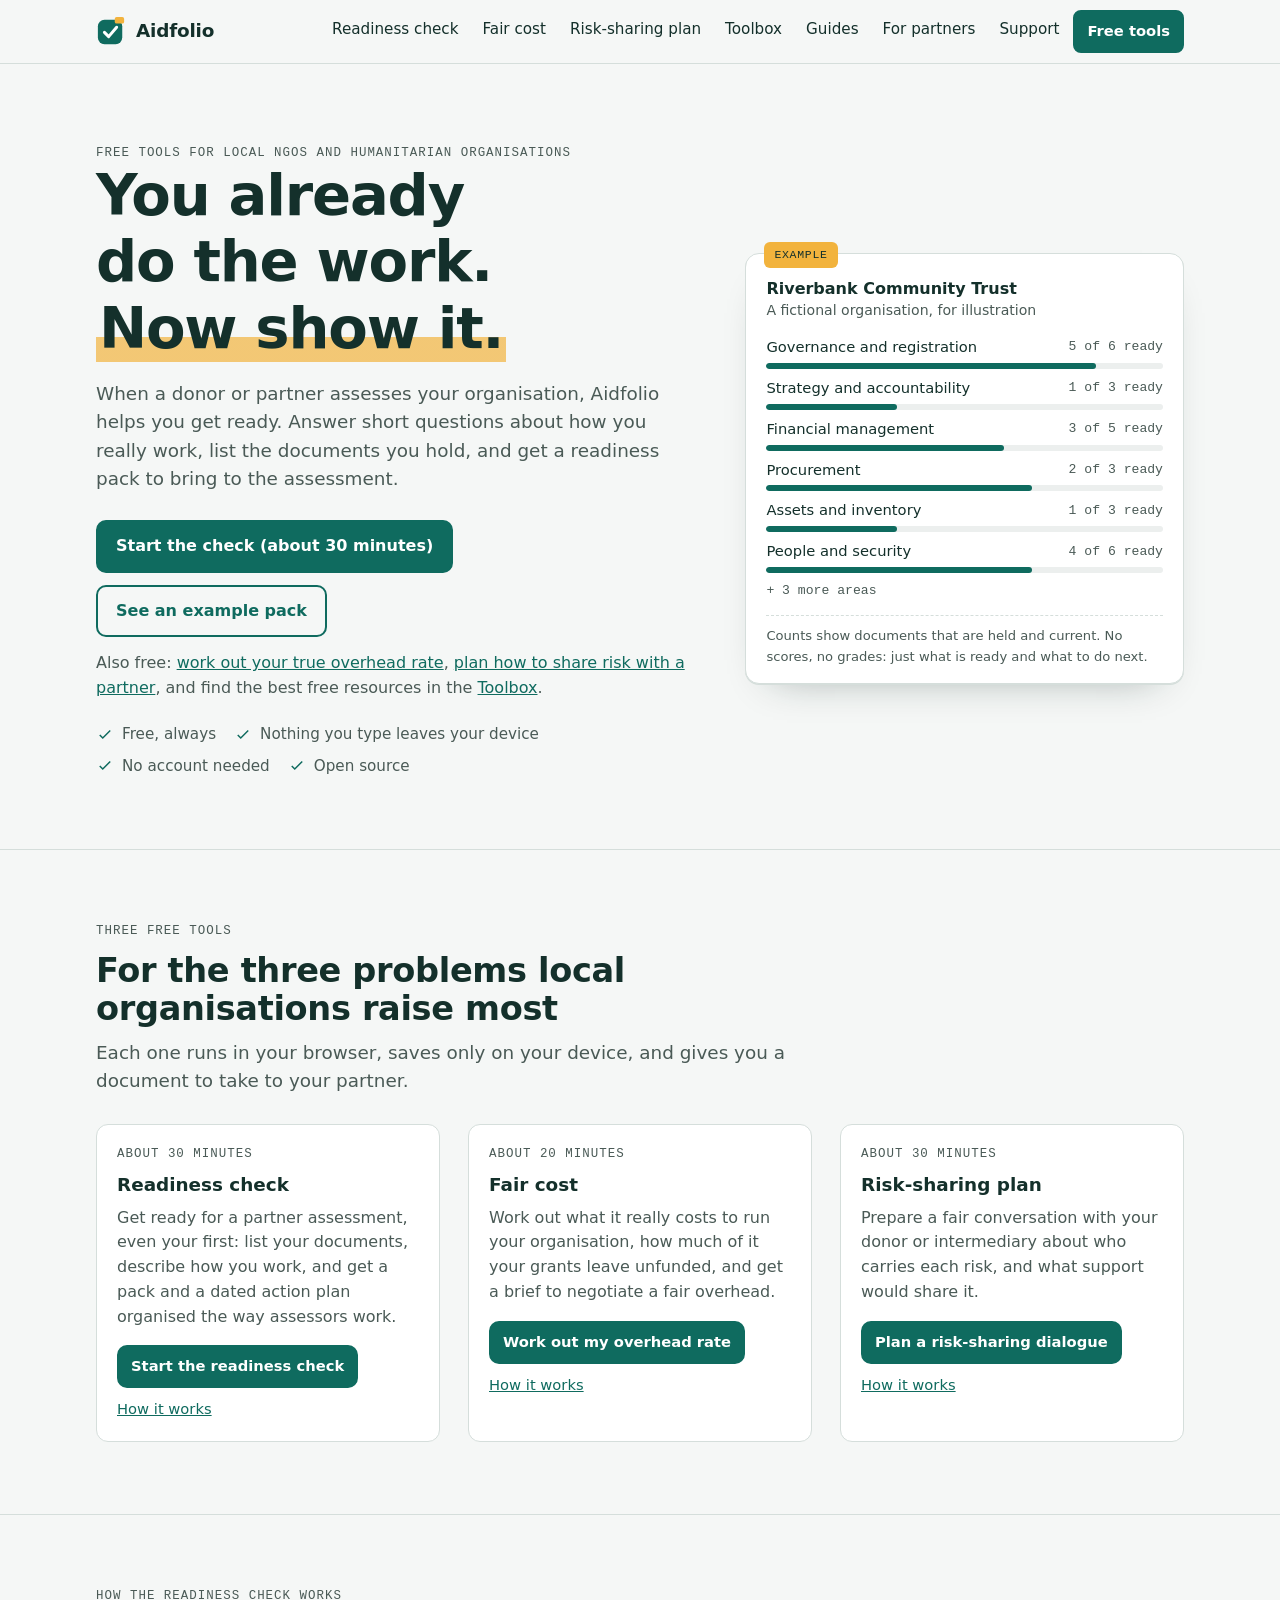
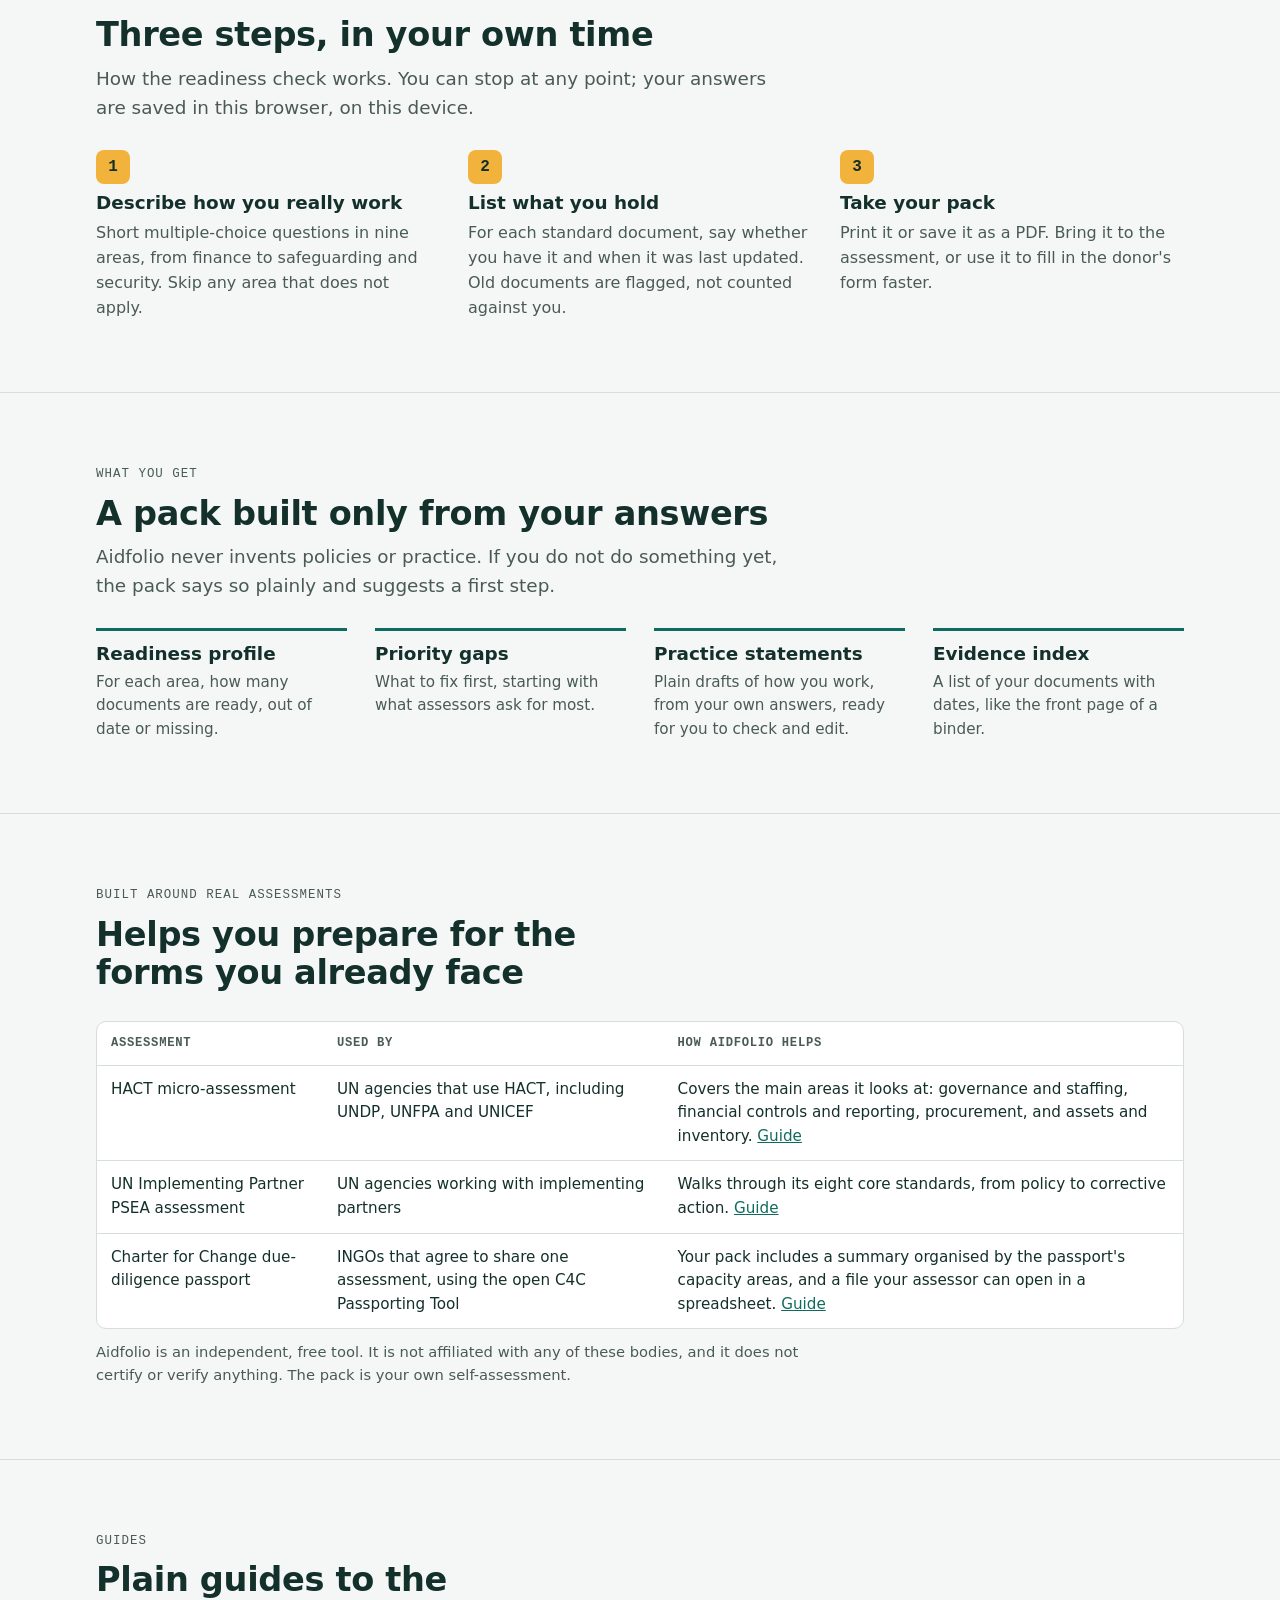
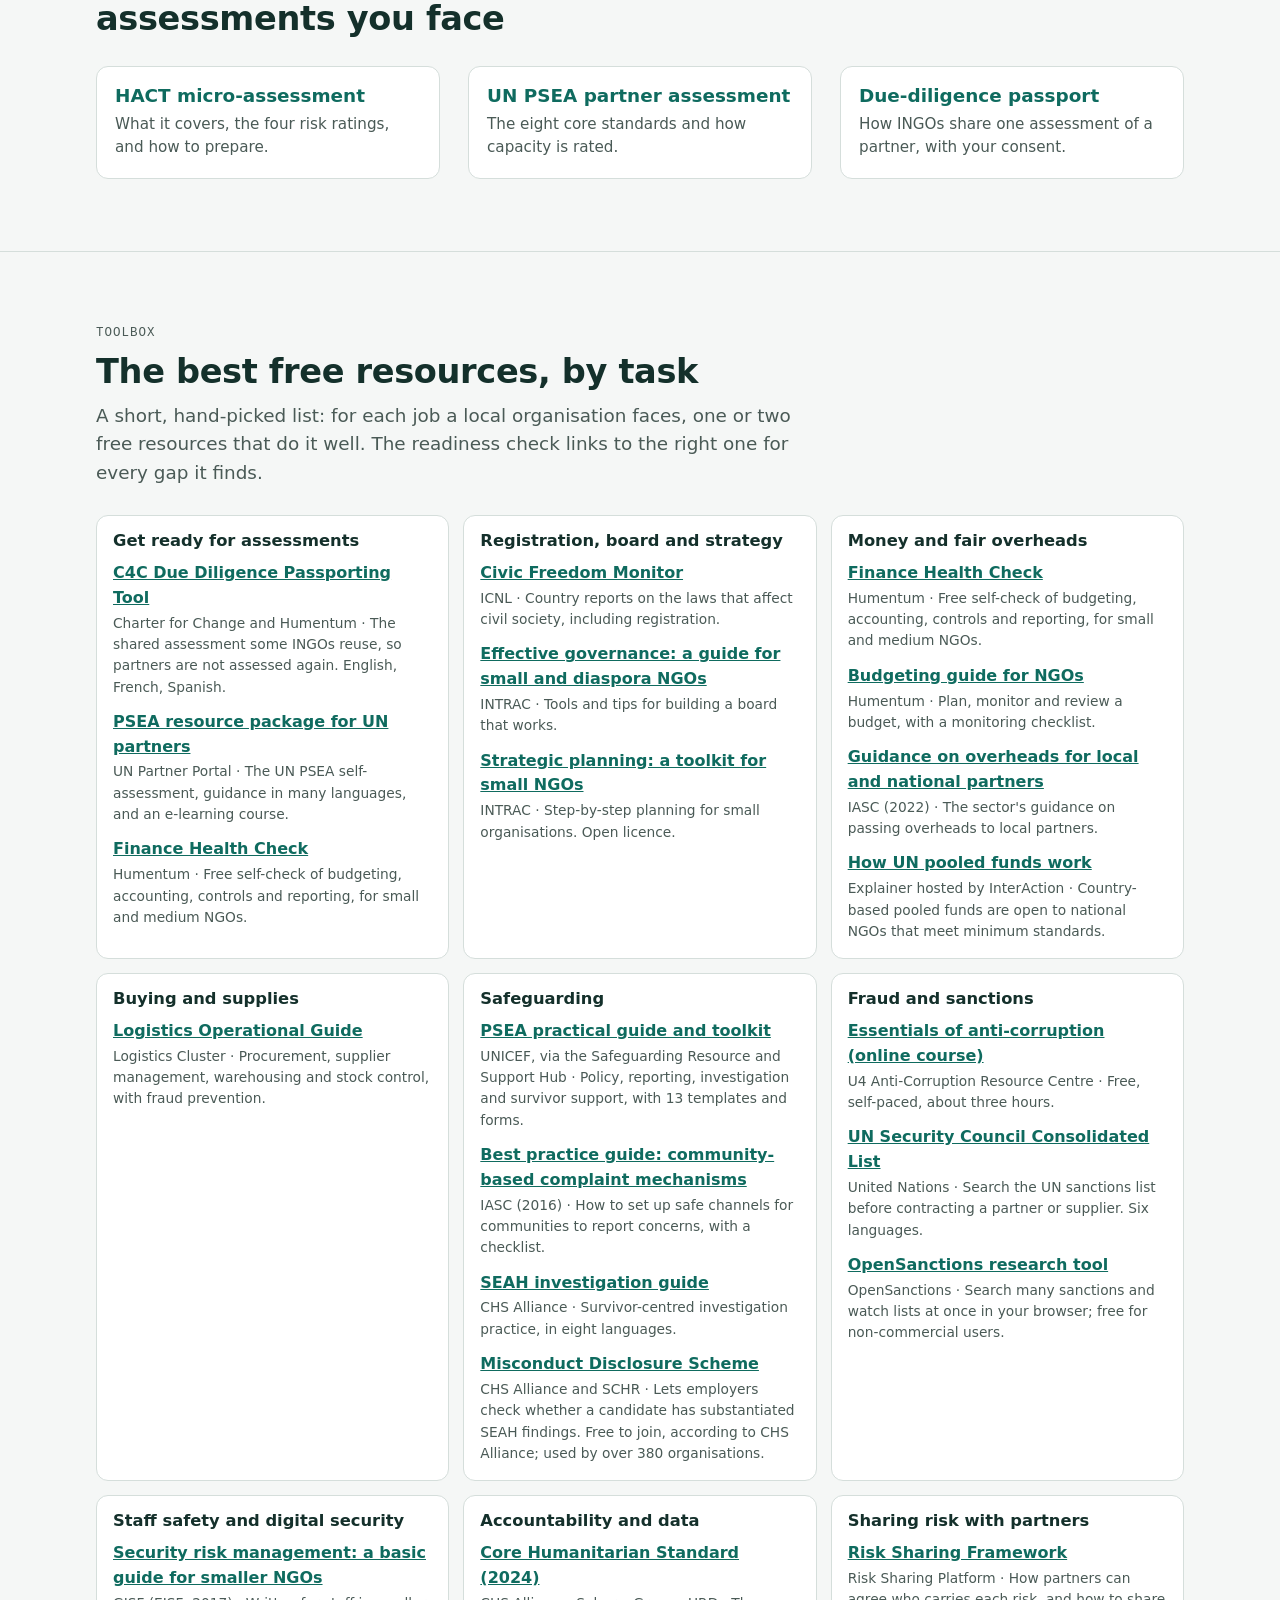
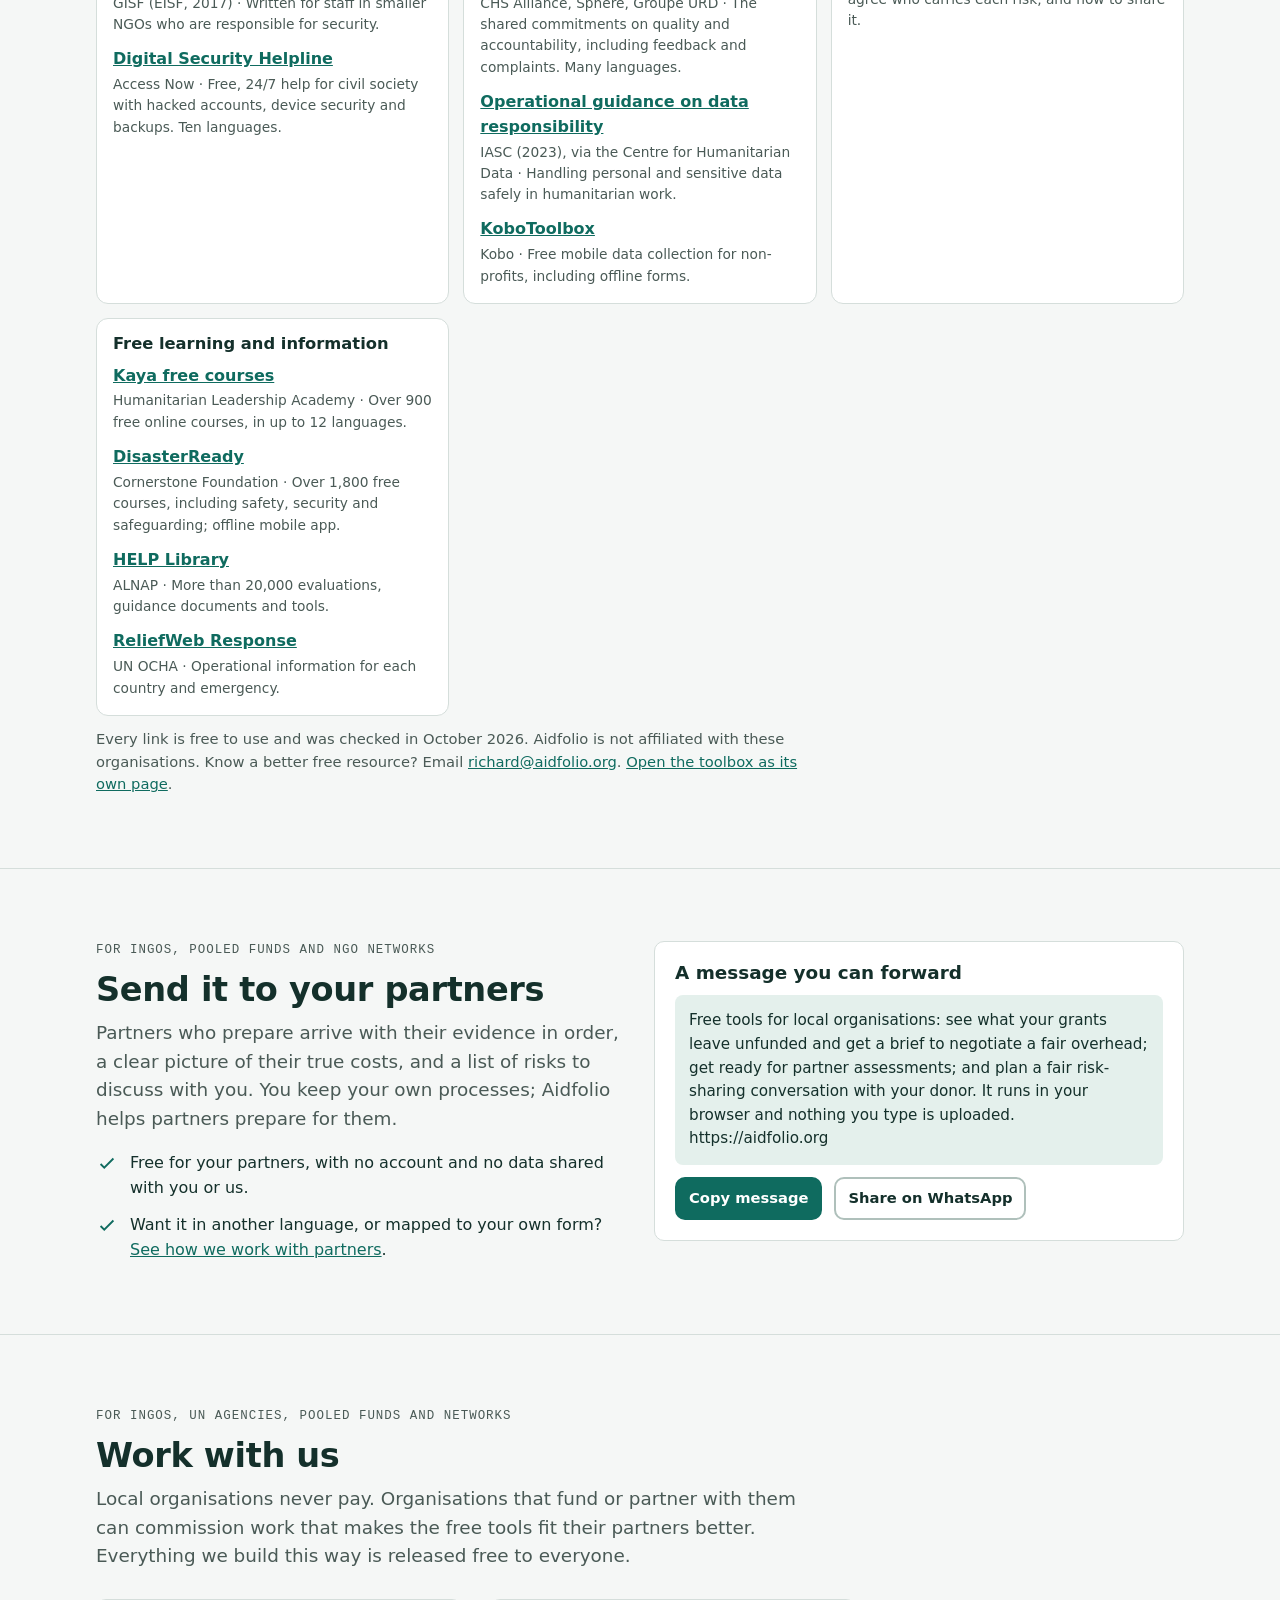
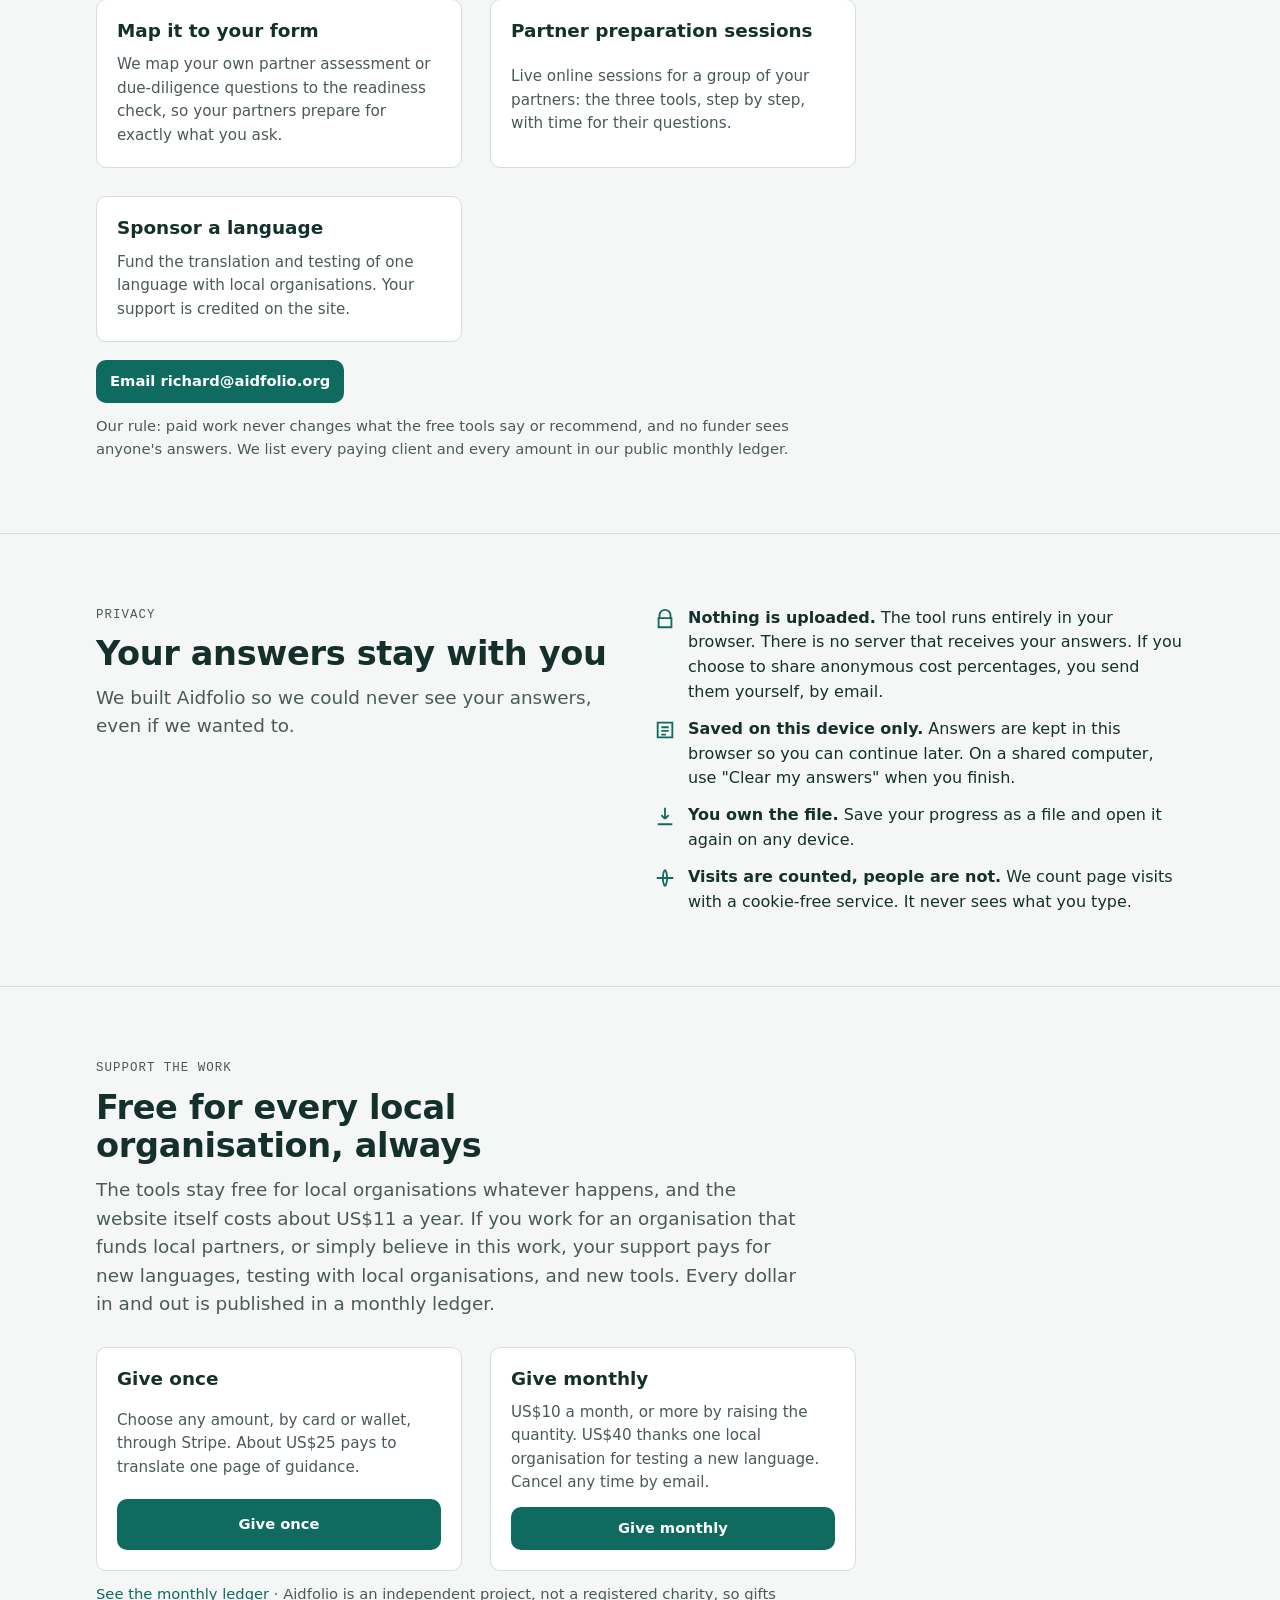
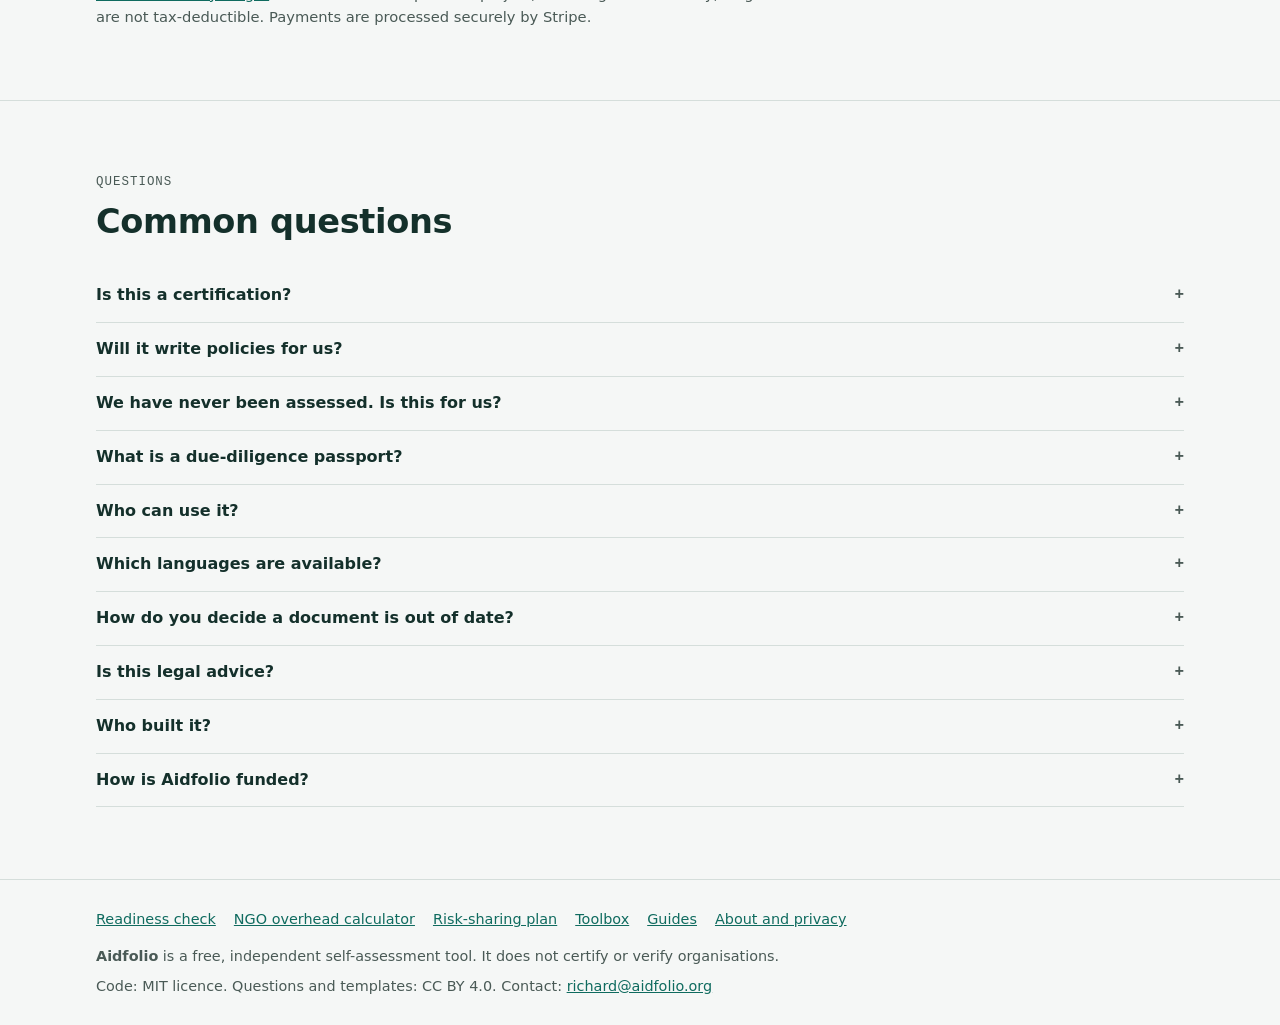
==== commit dddf61cf: "Search and AI visibility: tool and guide pages, structured data, llms.txt - One crawlable page per t" ====
--- a/public/index.html
+++ b/public/index.html
@@ -4,8 +4,8 @@
 <meta charset="utf-8">
 <meta name="viewport" content="width=device-width, initial-scale=1, viewport-fit=cover">
 <meta name="color-scheme" content="light dark">
-<title>Aidfolio: free tools for local humanitarian organisations</title>
-<meta name="description" content="Free, private tools for local humanitarian organisations: get ready for partner assessments, work out a fair overhead, plan risk sharing, and find the best free resources. Nothing you type leaves your device.">
+<title>Aidfolio: free tools for local NGOs and humanitarian organisations</title>
+<meta name="description" content="Free, private tools for local NGOs: find your true overhead rate, prepare for partner assessments like HACT and UN PSEA, and plan risk sharing. No sign-up.">
 <link rel="icon" href="data:image/svg+xml,%3Csvg xmlns='http://www.w3.org/2000/svg' viewBox='0 0 32 32'%3E%3Crect x='2' y='4' width='26' height='26' rx='7' fill='%230F6B5F'/%3E%3Crect x='20' y='1' width='10' height='7' rx='2' fill='%23F2B33D'/%3E%3Cpath d='M9 17.5l4.5 4.5L22 12' fill='none' stroke='%23fff' stroke-width='3.2' stroke-linecap='round' stroke-linejoin='round'/%3E%3C/svg%3E">
 <!-- Analytics (production only): paste your Cloudflare Web Analytics beacon here. It sets no cookies and never reads form answers. -->
 <style>
@@ -174,7 +174,14 @@
 table.index td.num,table.index th.num{text-align:right;font-variant-numeric:tabular-nums}
 footer.site{border-top:1px solid var(--line);padding-block:28px;color:var(--muted);font-size:.9rem}
 footer.site .wrap{display:grid;gap:8px}
-.placeholder{outline:2px dashed var(--tab);outline-offset:3px;border-radius:4px}
+.flinks{display:flex;flex-wrap:wrap;gap:6px 18px;margin-bottom:6px}
+.toolcard .more{font-size:.92rem}
+.guidecards{display:grid;grid-template-columns:repeat(3,minmax(0,1fr));gap:var(--gap)}
+@media (max-width:820px){.guidecards{grid-template-columns:minmax(0,1fr)}}
+.guidecard{display:grid;gap:6px;align-content:start;border:1px solid var(--line);border-radius:12px;padding:18px;background:var(--sheet);text-decoration:none;color:var(--ink)}
+.guidecard:hover{border-color:var(--action)}
+.guidecard h3{color:var(--action)}
+.guidecard p{color:var(--muted);font-size:.95rem}
 
 /* app */
 #app,.toolapp{padding-block:24px 64px}
@@ -288,15 +295,20 @@
   a{color:#000}
 }
 </style>
-<meta property="og:title" content="Aidfolio: free tools for local humanitarian organisations">
-<meta property="og:description" content="Free, private tools for local organisations: a fair overhead, readiness for partner assessments, and a risk-sharing plan. Nothing you type leaves your device.">
+<meta property="og:title" content="Aidfolio: free tools for local NGOs and humanitarian organisations">
+<meta property="og:description" content="Free, private tools for local NGOs: find your true overhead rate, prepare for partner assessments like HACT and UN PSEA, and plan risk sharing. Nothing you type leaves your device.">
+<meta property="og:site_name" content="Aidfolio">
+<meta name="robots" content="index,follow,max-snippet:-1,max-image-preview:large">
 <meta property="og:image" content="https://aidfolio.org/og.png">
 <meta property="og:url" content="https://aidfolio.org/">
+<link rel="canonical" href="https://aidfolio.org/">
 <meta property="og:type" content="website">
 <meta name="twitter:card" content="summary_large_image">
 <link rel="manifest" href="/manifest.webmanifest">
 <link rel="apple-touch-icon" href="/icon-192.png">
 <meta name="theme-color" content="#0F6B5F">
+<script type="application/ld+json">{"@context":"https://schema.org","@graph":[{"@type":"Organization","@id":"https://aidfolio.org/#org","name":"Aidfolio","url":"https://aidfolio.org/","logo":"https://aidfolio.org/icon-512.png","email":"richard@aidfolio.org","description":"Aidfolio is an independent, open-source project that makes free, private tools for local and national humanitarian and development organisations.","founder":{"@type":"Person","@id":"https://aidfolio.org/about/#richard","name":"Richard Prouse"},"sameAs":["https://github.com/tenderaxiom/aidfolio"]},{"@type":"WebSite","@id":"https://aidfolio.org/#website","name":"Aidfolio","url":"https://aidfolio.org/","inLanguage":"en","publisher":{"@id":"https://aidfolio.org/#org"},"description":"Free tools for local NGOs and humanitarian organisations."},{"@type":"WebPage","@id":"https://aidfolio.org/#page","url":"https://aidfolio.org/","name":"Aidfolio: free tools for local NGOs and humanitarian organisations","isPartOf":{"@id":"https://aidfolio.org/#website"},"about":{"@id":"https://aidfolio.org/#org"},"inLanguage":"en"},{"@type":"WebApplication","@id":"https://aidfolio.org/readiness-check/#app","name":"Aidfolio readiness check","url":"https://aidfolio.org/readiness-check/","description":"Prepare for a partner capacity or due-diligence assessment and get a readiness pack and dated action plan.","applicationCategory":"BusinessApplication","operatingSystem":"Any (runs in a web browser)","browserRequirements":"Requires JavaScript. Works offline once loaded.","offers":{"@type":"Offer","price":"0","priceCurrency":"USD"},"isAccessibleForFree":true,"inLanguage":"en","audience":{"@type":"Audience","audienceType":"Local and national NGOs, community-based organisations, and the international organisations that partner with them"},"featureList":["Readiness pack","Dated action plan","C4C passport summary"],"publisher":{"@id":"https://aidfolio.org/#org"},"license":"https://opensource.org/licenses/MIT"},{"@type":"WebApplication","@id":"https://aidfolio.org/fair-overhead-calculator/#app","name":"Aidfolio Fair cost: NGO overhead calculator","url":"https://aidfolio.org/fair-overhead-calculator/","description":"Work out your true overhead rate and what your grants leave unfunded, and get a negotiation brief.","applicationCategory":"FinanceApplication","operatingSystem":"Any (runs in a web browser)","browserRequirements":"Requires JavaScript. Works offline once loaded.","offers":{"@type":"Offer","price":"0","priceCurrency":"USD"},"isAccessibleForFree":true,"inLanguage":"en","audience":{"@type":"Audience","audienceType":"Local and national NGOs, community-based organisations, and the international organisations that partner with them"},"featureList":["True overhead rate","Funding gap","Negotiation brief"],"publisher":{"@id":"https://aidfolio.org/#org"},"license":"https://opensource.org/licenses/MIT"},{"@type":"WebApplication","@id":"https://aidfolio.org/risk-sharing-plan/#app","name":"Aidfolio risk-sharing plan","url":"https://aidfolio.org/risk-sharing-plan/","description":"Prepare a fair risk-sharing conversation with your donor or intermediary.","applicationCategory":"BusinessApplication","operatingSystem":"Any (runs in a web browser)","browserRequirements":"Requires JavaScript. Works offline once loaded.","offers":{"@type":"Offer","price":"0","priceCurrency":"USD"},"isAccessibleForFree":true,"inLanguage":"en","audience":{"@type":"Audience","audienceType":"Local and national NGOs, community-based organisations, and the international organisations that partner with them"},"featureList":["Eight risk categories","Likelihood and impact","Support to ask for"],"publisher":{"@id":"https://aidfolio.org/#org"},"license":"https://opensource.org/licenses/MIT"},{"@type":"FAQPage","@id":"https://aidfolio.org/#faq","mainEntity":[{"@type":"Question","name":"Is this a certification?","acceptedAnswer":{"@type":"Answer","text":"No. Aidfolio is a self-assessment. Nobody checks your answers, and the pack says so. Donors and partners will still run their own checks; the pack helps you get ready for them."}},{"@type":"Question","name":"Will it write policies for us?","acceptedAnswer":{"@type":"Answer","text":"It drafts short statements of what you told it you already do, so you can check, edit and adopt them. It never claims you do something you said you don't. For a full policy, use the draft as a starting point and get advice where you need it."}},{"@type":"Question","name":"We have never been assessed. Is this for us?","acceptedAnswer":{"@type":"Answer","text":"Yes, especially. Organisations facing their first assessment have the least support and no earlier assessment to reuse. Tick \"We have never had an assessment\" at the start: your pack then includes an action plan with the dates you choose, so a first funder can see what you already do and what you will put in place."}},{"@type":"Question","name":"What is a due-diligence passport?","acceptedAnswer":{"@type":"Answer","text":"Some international NGOs now share one assessment of a partner instead of each doing their own, using the open Charter for Change Due Diligence Passporting Tool. The assessing organisation completes and rates it; you review and sign it, and it can then be shared, with your consent, so you are not assessed again. Aidfolio organises your pack by the passport's capacity areas to make that first assessment quicker. Aidfolio is independent and not affiliated with Charter for Change or Humentum."}},{"@type":"Question","name":"Who can use it?","acceptedAnswer":{"@type":"Answer","text":"Any local or national organisation preparing for a partner assessment: NGOs, community groups, faith-based organisations and associations. It is also useful for an annual check-up."}},{"@type":"Question","name":"Which languages are available?","acceptedAnswer":{"@type":"Answer","text":"English now. Sinhala, Tamil, French and Arabic are next, translated and tested with local organisations. You can help translate."}},{"@type":"Question","name":"How do you decide a document is out of date?","acceptedAnswer":{"@type":"Answer","text":"Some documents, like bank statements or board minutes, are only useful if recent. Aidfolio uses simple default periods, shown next to each document, for example 3 months for bank statements. These are our defaults, not an official rule; your donor may use different ones."}},{"@type":"Question","name":"Is this legal advice?","acceptedAnswer":{"@type":"Answer","text":"No. Aidfolio gives practical, general guidance. Laws differ by country; take advice on legal questions."}},{"@type":"Question","name":"Who built it?","acceptedAnswer":{"@type":"Answer","text":"Aidfolio is built and run by Richard Prouse in New Zealand as an independent, unpaid humanitarian project. The code is open source, and the questions are free for anyone to reuse. Contact: richard@aidfolio.org."}},{"@type":"Question","name":"How is Aidfolio funded?","acceptedAnswer":{"@type":"Answer","text":"By small donations, grants, and paid work for international organisations that partner with local ones (see Work with us). Local organisations never pay, and no funder can change what the tools say. Every amount in and out is published in our monthly ledger."}}]}]}</script>
+<link rel="alternate" type="text/plain" title="Aidfolio for AI assistants" href="/llms.txt">
 </head>
 <body>
 
@@ -314,6 +326,7 @@
       <a class="navopt" href="#cost">Fair cost</a>
       <a class="navopt" href="#risk">Risk-sharing plan</a>
       <a class="navopt" href="#toolbox">Toolbox</a>
+      <a class="navopt" href="/guides/">Guides</a>
       <a class="navopt" href="#partners">For partners</a>
       <a class="navopt" href="#support">Support</a>
       <a class="btn small" href="#tools">Free tools</a>
@@ -327,7 +340,7 @@
   <section class="hero" id="top">
     <div class="wrap grid">
       <div>
-        <p class="eyebrow">Free for local organisations</p>
+        <p class="eyebrow">Free tools for local NGOs and humanitarian organisations</p>
         <h1>You already do the work. <span class="mark">Now show it.</span></h1>
         <p class="lede">When a donor or partner assesses your organisation, Aidfolio helps you get ready. Answer short questions about how you really work, list the documents you hold, and get a readiness pack to bring to the assessment.</p>
         <div class="row">
@@ -365,18 +378,21 @@
           <h3>Readiness check</h3>
           <p>Get ready for a partner assessment, even your first: list your documents, describe how you work, and get a pack and a dated action plan organised the way assessors work.</p>
           <a class="btn small" href="#check">Start the readiness check</a>
+          <a class="more" href="/readiness-check/">How it works</a>
         </article>
         <article class="toolcard">
           <p class="eyebrow">About 20 minutes</p>
           <h3>Fair cost</h3>
           <p>Work out what it really costs to run your organisation, how much of it your grants leave unfunded, and get a brief to negotiate a fair overhead.</p>
           <a class="btn small" href="#cost">Work out my overhead rate</a>
+          <a class="more" href="/fair-overhead-calculator/">How it works</a>
         </article>
         <article class="toolcard">
           <p class="eyebrow">About 30 minutes</p>
           <h3>Risk-sharing plan</h3>
           <p>Prepare a fair conversation with your donor or intermediary about who carries each risk, and what support would share it.</p>
           <a class="btn small" href="#risk">Plan a risk-sharing dialogue</a>
+          <a class="more" href="/risk-sharing-plan/">How it works</a>
         </article>
       </div>
     </div>
@@ -423,13 +439,27 @@
         <table class="frameworks">
           <thead><tr><th scope="col">Assessment</th><th scope="col">Used by</th><th scope="col">How Aidfolio helps</th></tr></thead>
           <tbody>
-            <tr><td>HACT micro-assessment</td><td>UN agencies such as UNICEF, UNDP, UNFPA and WFP</td><td>Covers its seven areas, from accounting policies and fixed assets to procurement</td></tr>
-            <tr><td>UN Implementing Partner PSEA assessment</td><td>UN agencies working with implementing partners</td><td>Walks through its eight core standards, from policy to corrective action</td></tr>
-            <tr><td>Charter for Change due-diligence passport</td><td>INGOs that agree to share one assessment, using the open C4C Passporting Tool</td><td>Your pack includes a summary organised by the passport's capacity areas, and a file your assessor can open in a spreadsheet</td></tr>
+            <tr><td>HACT micro-assessment</td><td>UN agencies that use HACT, including UNDP, UNFPA and UNICEF</td><td>Covers the main areas it looks at: governance and staffing, financial controls and reporting, procurement, and assets and inventory. <a href="/guides/hact-micro-assessment/">Guide</a></td></tr>
+            <tr><td>UN Implementing Partner PSEA assessment</td><td>UN agencies working with implementing partners</td><td>Walks through its eight core standards, from policy to corrective action. <a href="/guides/un-psea-assessment/">Guide</a></td></tr>
+            <tr><td>Charter for Change due-diligence passport</td><td>INGOs that agree to share one assessment, using the open C4C Passporting Tool</td><td>Your pack includes a summary organised by the passport's capacity areas, and a file your assessor can open in a spreadsheet. <a href="/guides/due-diligence-passport/">Guide</a></td></tr>
           </tbody>
         </table>
       </div>
       <p class="note">Aidfolio is an independent, free tool. It is not affiliated with any of these bodies, and it does not certify or verify anything. The pack is your own self-assessment.</p>
+    </div>
+  </section>
+
+  <section class="band" id="guides">
+    <div class="wrap">
+      <div class="head">
+        <p class="eyebrow">Guides</p>
+        <h2>Plain guides to the assessments you face</h2>
+      </div>
+      <div class="guidecards">
+        <a class="guidecard" href="/guides/hact-micro-assessment/"><h3>HACT micro-assessment</h3><p>What it covers, the four risk ratings, and how to prepare.</p></a>
+        <a class="guidecard" href="/guides/un-psea-assessment/"><h3>UN PSEA partner assessment</h3><p>The eight core standards and how capacity is rated.</p></a>
+        <a class="guidecard" href="/guides/due-diligence-passport/"><h3>Due-diligence passport</h3><p>How INGOs share one assessment of a partner, with your consent.</p></a>
+      </div>
     </div>
   </section>
 
@@ -440,8 +470,8 @@
         <h2>The best free resources, by task</h2>
         <p class="lede">A short, hand-picked list: for each job a local organisation faces, one or two free resources that do it well. The readiness check links to the right one for every gap it finds.</p>
       </div>
-      <div class="tbx" id="toolboxGrid"></div>
-      <p class="note">Every link is free to use and was checked in October 2026. Aidfolio is not affiliated with these organisations. Know a better free resource? Email <a href="mailto:richard@aidfolio.org?subject=Toolbox%20suggestion">richard@aidfolio.org</a>.</p>
+      <div class="tbx" id="toolboxGrid"><section><h3>Get ready for assessments</h3><ul><li><a href="https://humentum.org/charter-for-change-due-diligence-passporting-tool/" target="_blank" rel="noopener">C4C Due Diligence Passporting Tool</a><small>Charter for Change and Humentum · The shared assessment some INGOs reuse, so partners are not assessed again. English, French, Spanish.</small></li><li><a href="https://supportcso.unpartnerportal.org/hc/en-us/articles/12970598056727-Interagency-PSEA-IP-Protocol-Resource-Package-for-Partners" target="_blank" rel="noopener">PSEA resource package for UN partners</a><small>UN Partner Portal · The UN PSEA self-assessment, guidance in many languages, and an e-learning course.</small></li><li><a href="https://humentum.org/resources/humentum-finance-health-check" target="_blank" rel="noopener">Finance Health Check</a><small>Humentum · Free self-check of budgeting, accounting, controls and reporting, for small and medium NGOs.</small></li></ul></section><section><h3>Registration, board and strategy</h3><ul><li><a href="https://www.icnl.org/resources/civic-freedom-monitor/" target="_blank" rel="noopener">Civic Freedom Monitor</a><small>ICNL · Country reports on the laws that affect civil society, including registration.</small></li><li><a href="https://www.intrac.org/resources/effective-governance-guide-small-diaspora-ngos/" target="_blank" rel="noopener">Effective governance: a guide for small and diaspora NGOs</a><small>INTRAC · Tools and tips for building a board that works.</small></li><li><a href="https://www.intrac.org/resources/strategic-planning-a-toolkit-for-small-ngos/" target="_blank" rel="noopener">Strategic planning: a toolkit for small NGOs</a><small>INTRAC · Step-by-step planning for small organisations. Open licence.</small></li></ul></section><section><h3>Money and fair overheads</h3><ul><li><a href="https://humentum.org/resources/humentum-finance-health-check" target="_blank" rel="noopener">Finance Health Check</a><small>Humentum · Free self-check of budgeting, accounting, controls and reporting, for small and medium NGOs.</small></li><li><a href="https://humentum.org/resources/a-budgeting-guide-for-ngos" target="_blank" rel="noopener">Budgeting guide for NGOs</a><small>Humentum · Plan, monitor and review a budget, with a monitoring checklist.</small></li><li><a href="https://www.ngocoordination.org/en/library/iasc-guidance-provision-overheads-local-and-national-partners" target="_blank" rel="noopener">Guidance on overheads for local and national partners</a><small>IASC (2022) · The sector&#x27;s guidance on passing overheads to local partners.</small></li><li><a href="https://www.interaction.org/wp-content/uploads/2026/03/UN-Humanitarian-Funding-Mechanisms-.pdf" target="_blank" rel="noopener">How UN pooled funds work</a><small>Explainer hosted by InterAction · Country-based pooled funds are open to national NGOs that meet minimum standards.</small></li></ul></section><section><h3>Buying and supplies</h3><ul><li><a href="https://log.logcluster.org/en" target="_blank" rel="noopener">Logistics Operational Guide</a><small>Logistics Cluster · Procurement, supplier management, warehousing and stock control, with fraud prevention.</small></li></ul></section><section><h3>Safeguarding</h3><ul><li><a href="https://safeguardingsupporthub.org/documents/protection-sexual-exploitation-and-abuse-psea-practical-guide-and-toolkit-unicef-and" target="_blank" rel="noopener">PSEA practical guide and toolkit</a><small>UNICEF, via the Safeguarding Resource and Support Hub · Policy, reporting, investigation and survivor support, with 13 templates and forms.</small></li><li><a href="https://psea.interagencystandingcommittee.org/sites/default/files/Best%20Practice%20Guide%20on%20inter-agency%20CBCMs.pdf" target="_blank" rel="noopener">Best practice guide: community-based complaint mechanisms</a><small>IASC (2016) · How to set up safe channels for communities to report concerns, with a checklist.</small></li><li><a href="https://www.chsalliance.org/get-support/resource/sexual-exploitation-abuse-and-harassment-seah-investigation-guide/" target="_blank" rel="noopener">SEAH investigation guide</a><small>CHS Alliance · Survivor-centred investigation practice, in eight languages.</small></li><li><a href="https://misconduct-disclosure-scheme.org/" target="_blank" rel="noopener">Misconduct Disclosure Scheme</a><small>CHS Alliance and SCHR · Lets employers check whether a candidate has substantiated SEAH findings. Free to join, according to CHS Alliance; used by over 380 organisations.</small></li></ul></section><section><h3>Fraud and sanctions</h3><ul><li><a href="https://u4.no/courses/essentials-of-anti-corruption-ii-development-programming" target="_blank" rel="noopener">Essentials of anti-corruption (online course)</a><small>U4 Anti-Corruption Resource Centre · Free, self-paced, about three hours.</small></li><li><a href="https://scsanctions.un.org/search" target="_blank" rel="noopener">UN Security Council Consolidated List</a><small>United Nations · Search the UN sanctions list before contracting a partner or supplier. Six languages.</small></li><li><a href="https://opensanctions.org/research/" target="_blank" rel="noopener">OpenSanctions research tool</a><small>OpenSanctions · Search many sanctions and watch lists at once in your browser; free for non-commercial users.</small></li></ul></section><section><h3>Staff safety and digital security</h3><ul><li><a href="https://www.gisf.ngo/wp-content/uploads/2020/12/Security-Risk-Management-A-basic-guide-for-smaller-NGOs.pdf" target="_blank" rel="noopener">Security risk management: a basic guide for smaller NGOs</a><small>GISF (EISF, 2017) · Written for staff in smaller NGOs who are responsible for security.</small></li><li><a href="https://www.accessnow.org/help/" target="_blank" rel="noopener">Digital Security Helpline</a><small>Access Now · Free, 24/7 help for civil society with hacked accounts, device security and backups. Ten languages.</small></li></ul></section><section><h3>Accountability and data</h3><ul><li><a href="https://corehumanitarianstandard.org/" target="_blank" rel="noopener">Core Humanitarian Standard (2024)</a><small>CHS Alliance, Sphere, Groupe URD · The shared commitments on quality and accountability, including feedback and complaints. Many languages.</small></li><li><a href="https://centre.humdata.org/revised-iasc-operational-guidance-on-data-responsibility-in-humanitarian-action/" target="_blank" rel="noopener">Operational guidance on data responsibility</a><small>IASC (2023), via the Centre for Humanitarian Data · Handling personal and sensitive data safely in humanitarian work.</small></li><li><a href="https://kobotoolbox.org/kobo" target="_blank" rel="noopener">KoboToolbox</a><small>Kobo · Free mobile data collection for non-profits, including offline forms.</small></li></ul></section><section><h3>Sharing risk with partners</h3><ul><li><a href="https://interagencystandingcommittee.org/system/files/2023-06/Risk%20Sharing%20Framework.pdf" target="_blank" rel="noopener">Risk Sharing Framework</a><small>Risk Sharing Platform · How partners can agree who carries each risk, and how to share it.</small></li></ul></section><section><h3>Free learning and information</h3><ul><li><a href="https://www.humanitarianleadershipacademy.org/learning-with-us/" target="_blank" rel="noopener">Kaya free courses</a><small>Humanitarian Leadership Academy · Over 900 free online courses, in up to 12 languages.</small></li><li><a href="https://disasterready.org/free-leadership-training" target="_blank" rel="noopener">DisasterReady</a><small>Cornerstone Foundation · Over 1,800 free courses, including safety, security and safeguarding; offline mobile app.</small></li><li><a href="https://alnap.org/about-library/about-the-help-library/" target="_blank" rel="noopener">HELP Library</a><small>ALNAP · More than 20,000 evaluations, guidance documents and tools.</small></li><li><a href="https://response.reliefweb.int/about" target="_blank" rel="noopener">ReliefWeb Response</a><small>UN OCHA · Operational information for each country and emergency.</small></li></ul></section></div>
+      <p class="note">Every link is free to use and was checked in October 2026. Aidfolio is not affiliated with these organisations. Know a better free resource? Email <a href="mailto:richard@aidfolio.org?subject=Toolbox%20suggestion">richard@aidfolio.org</a>. <a href="/toolbox/">Open the toolbox as its own page</a>.</p>
     </div>
   </section>
 
@@ -549,6 +579,7 @@
 
 <footer class="site">
   <div class="wrap">
+    <nav class="flinks" aria-label="Site pages"><a href="/readiness-check/">Readiness check</a><a href="/fair-overhead-calculator/">NGO overhead calculator</a><a href="/risk-sharing-plan/">Risk-sharing plan</a><a href="/toolbox/">Toolbox</a><a href="/guides/">Guides</a><a href="/about/">About and privacy</a></nav>
     <p><strong>Aidfolio</strong> is a free, independent self-assessment tool. It does not certify or verify organisations.</p>
     <p>Code: MIT licence. Questions and templates: CC BY 4.0. Contact: <a href="mailto:richard@aidfolio.org">richard@aidfolio.org</a></p>
   </div>
@@ -1458,7 +1489,6 @@
 document.getElementById("seeExample").addEventListener("click",function(){ state=clone(EXAMPLE); normalise(); view.step="pack"; location.hash="pack"; route(); });
 document.getElementById("copyShare").addEventListener("click",function(){copyText(document.getElementById("shareMsg").textContent,"Message copied");});
 document.getElementById("waShare").href="https://wa.me/?text="+encodeURIComponent(document.getElementById("shareMsg").textContent);
-Array.prototype.forEach.call(document.querySelectorAll("[data-setup]"),function(a){a.addEventListener("click",function(e){e.preventDefault(); toast("This link is set up before launch.");});});
 
 load(); renderHero(); renderToolbox(); route();
 })();
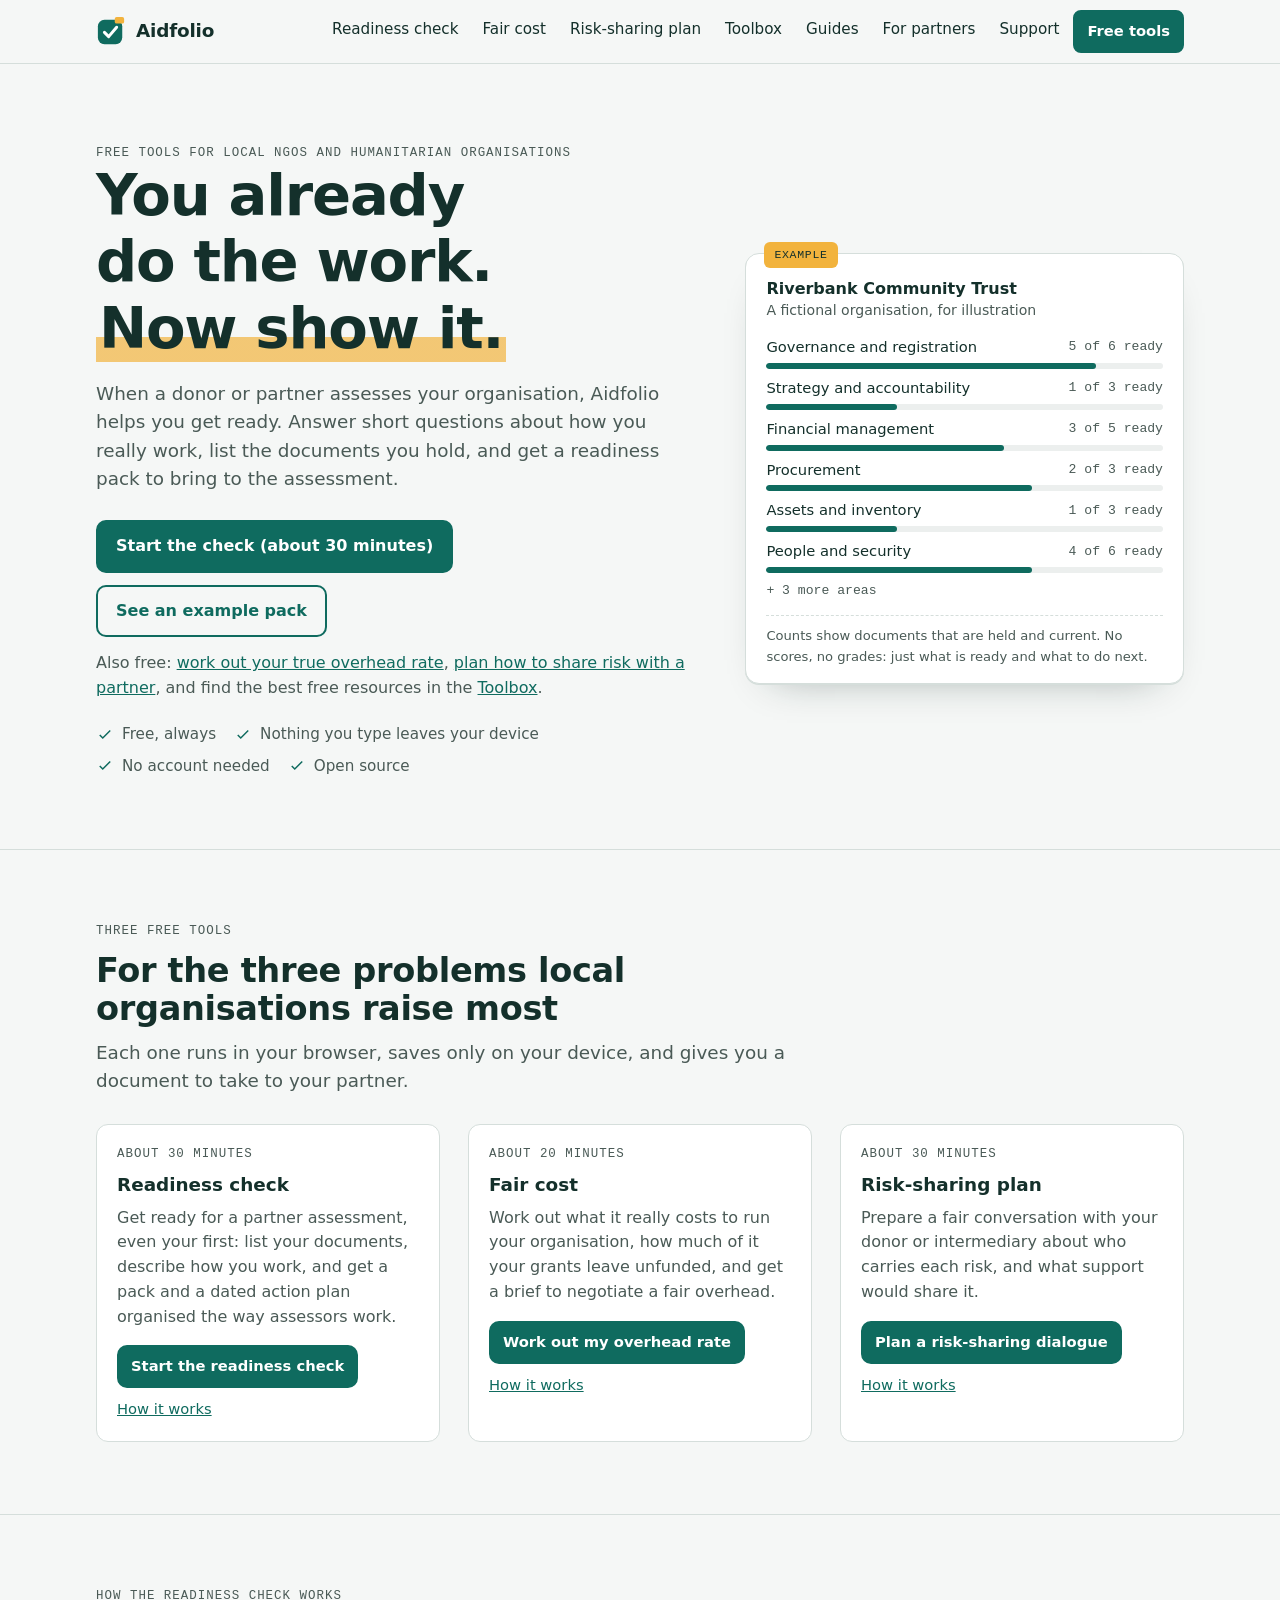
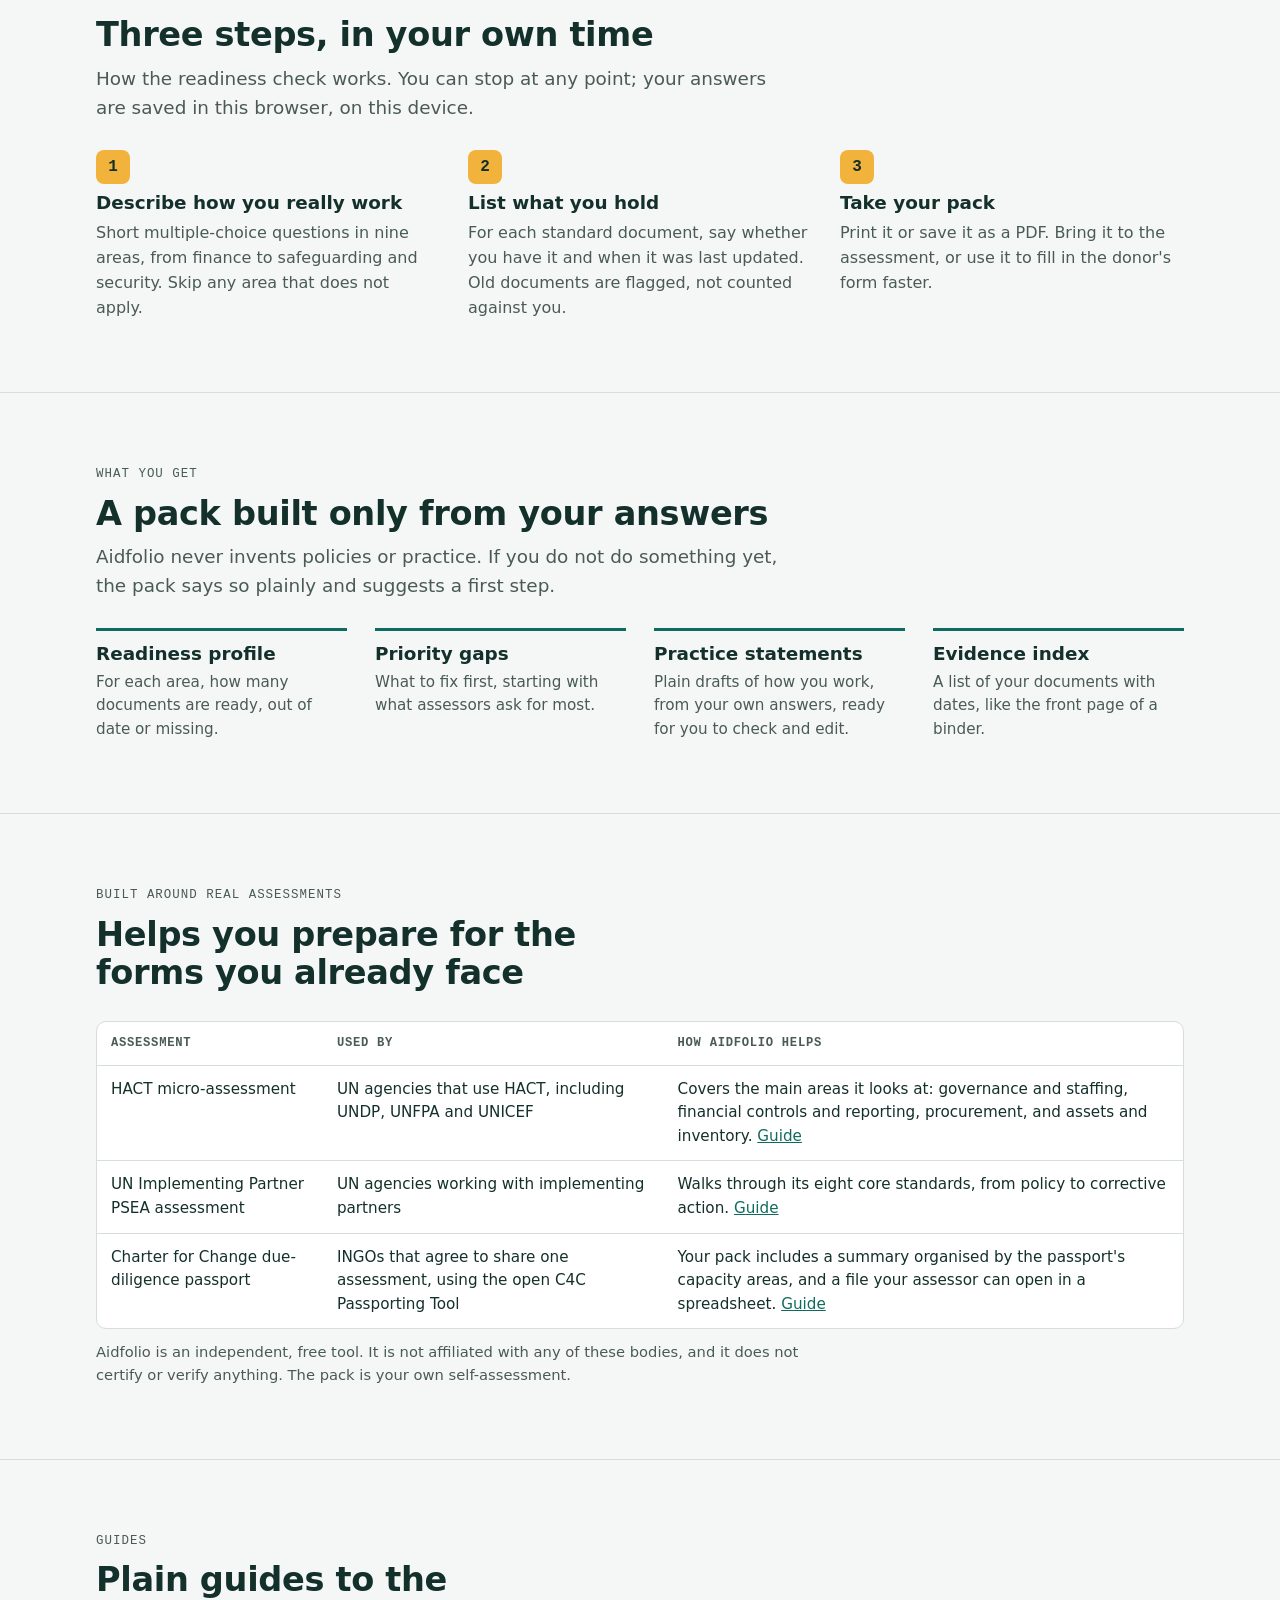
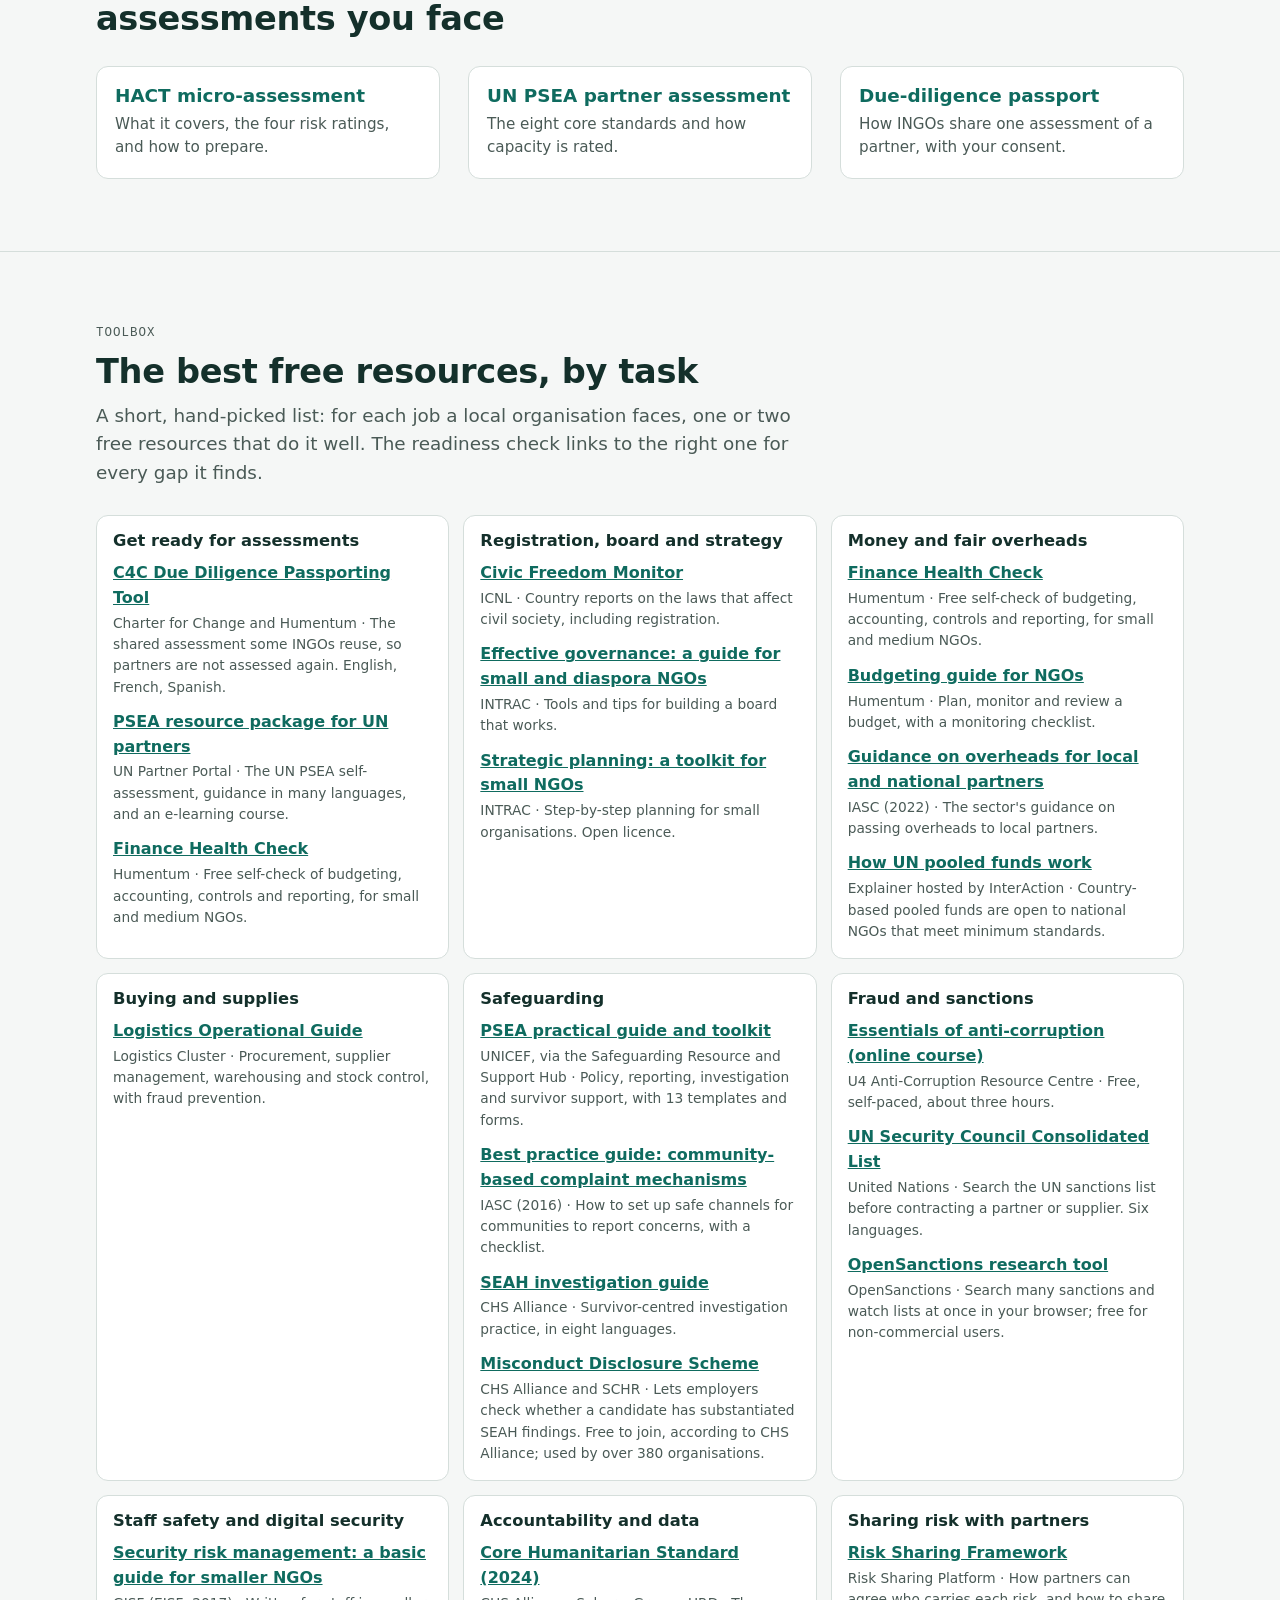
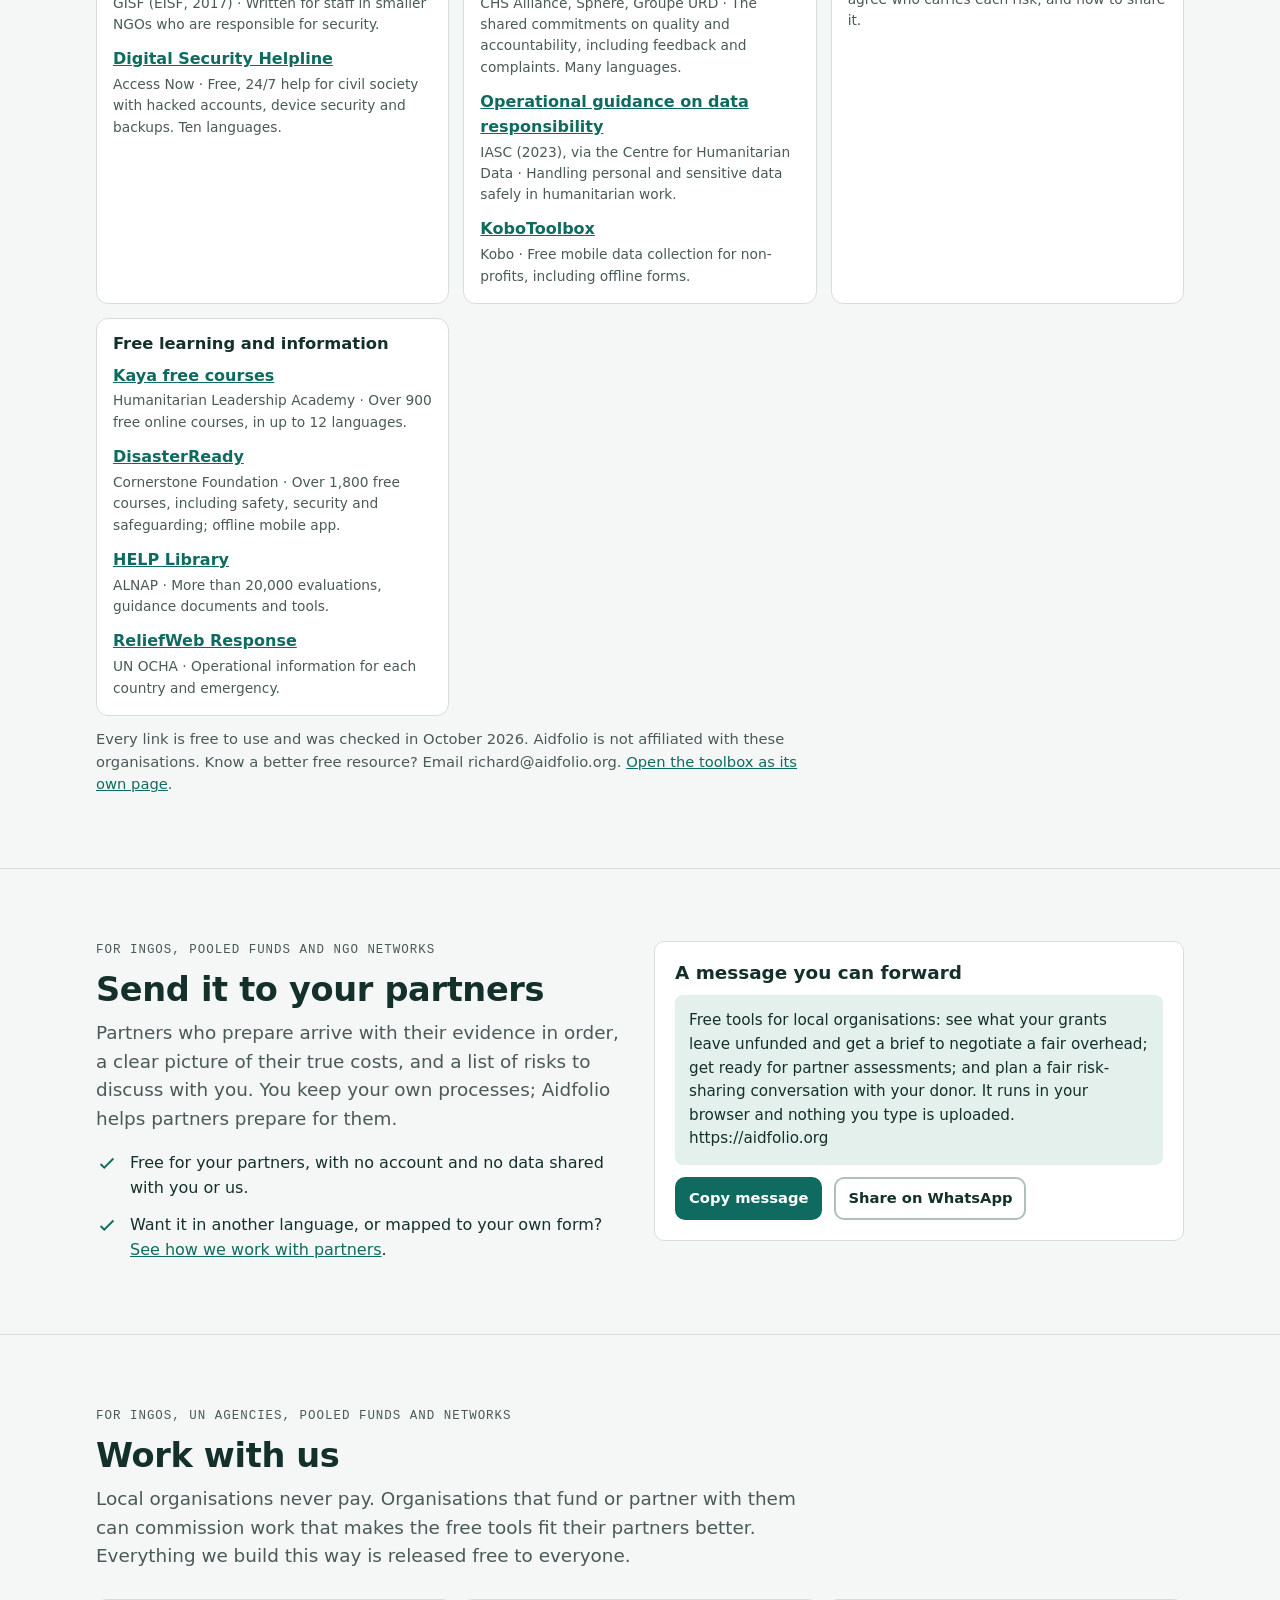
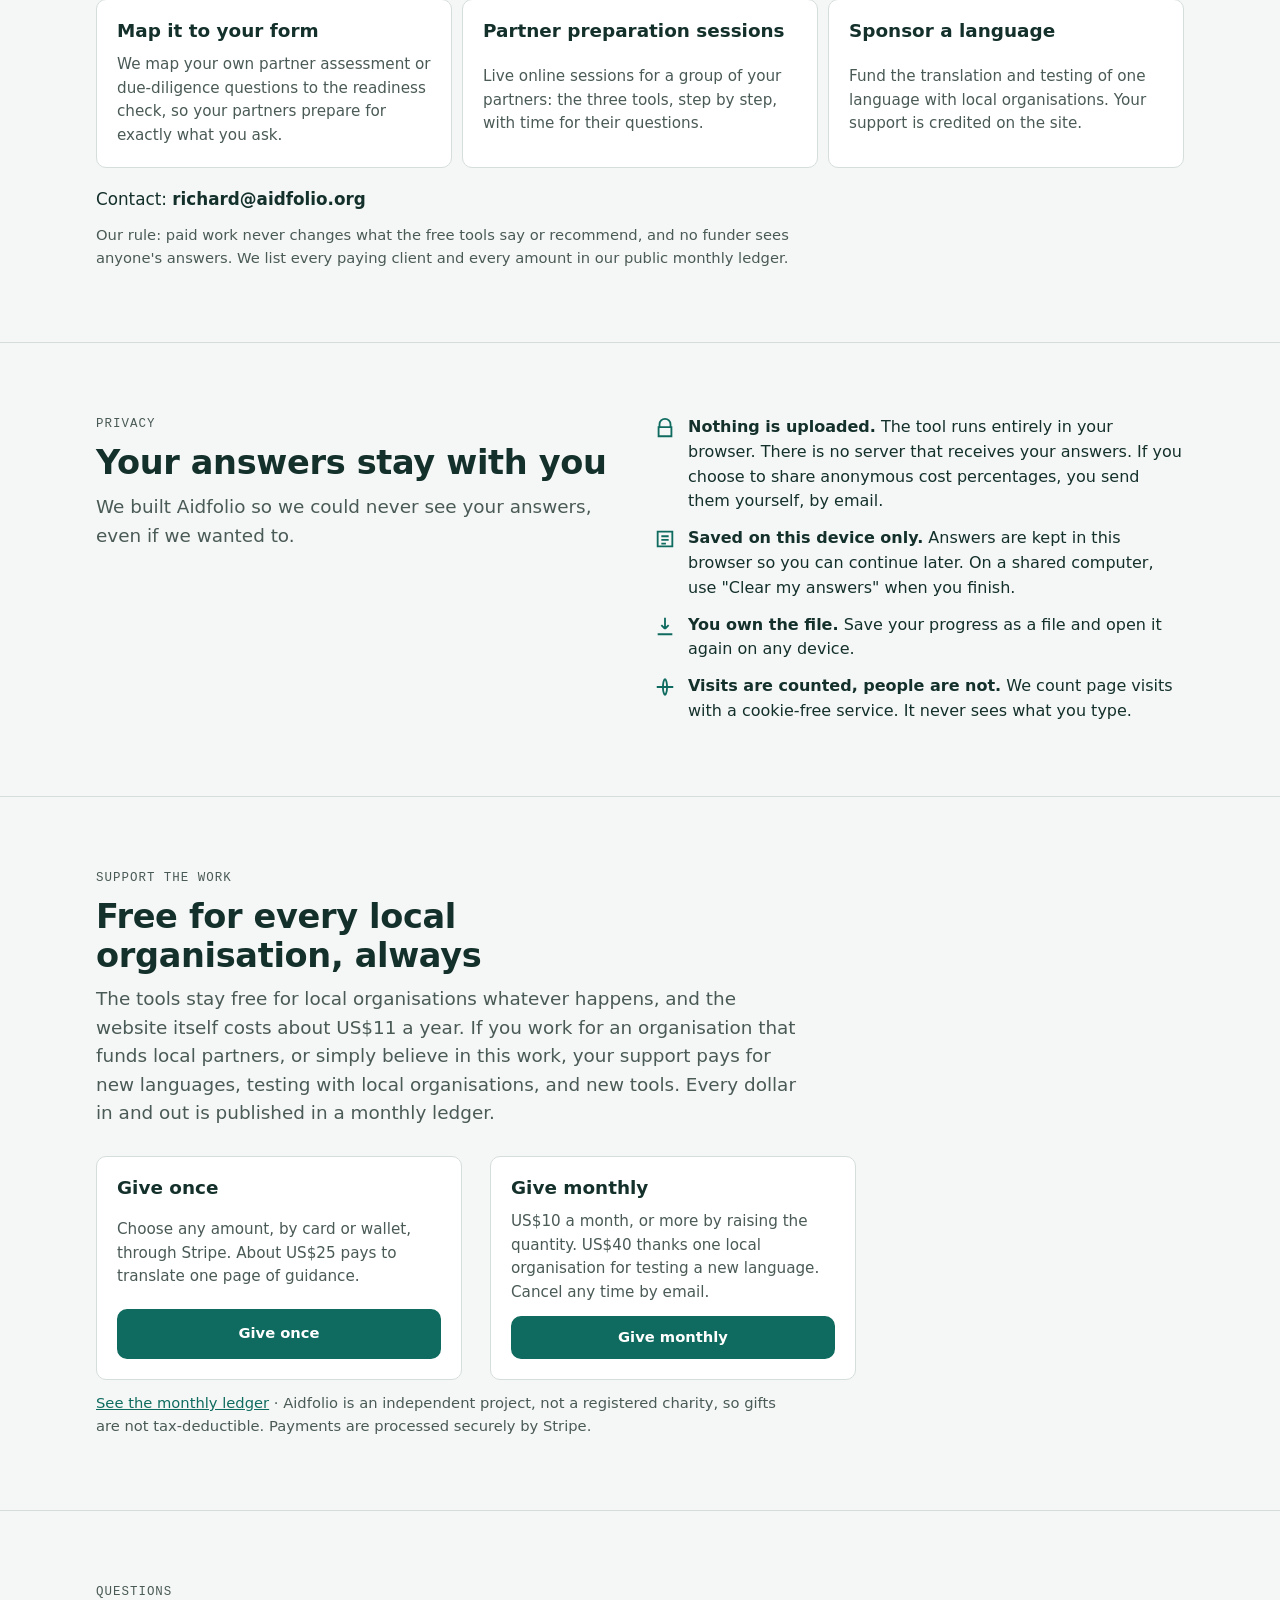
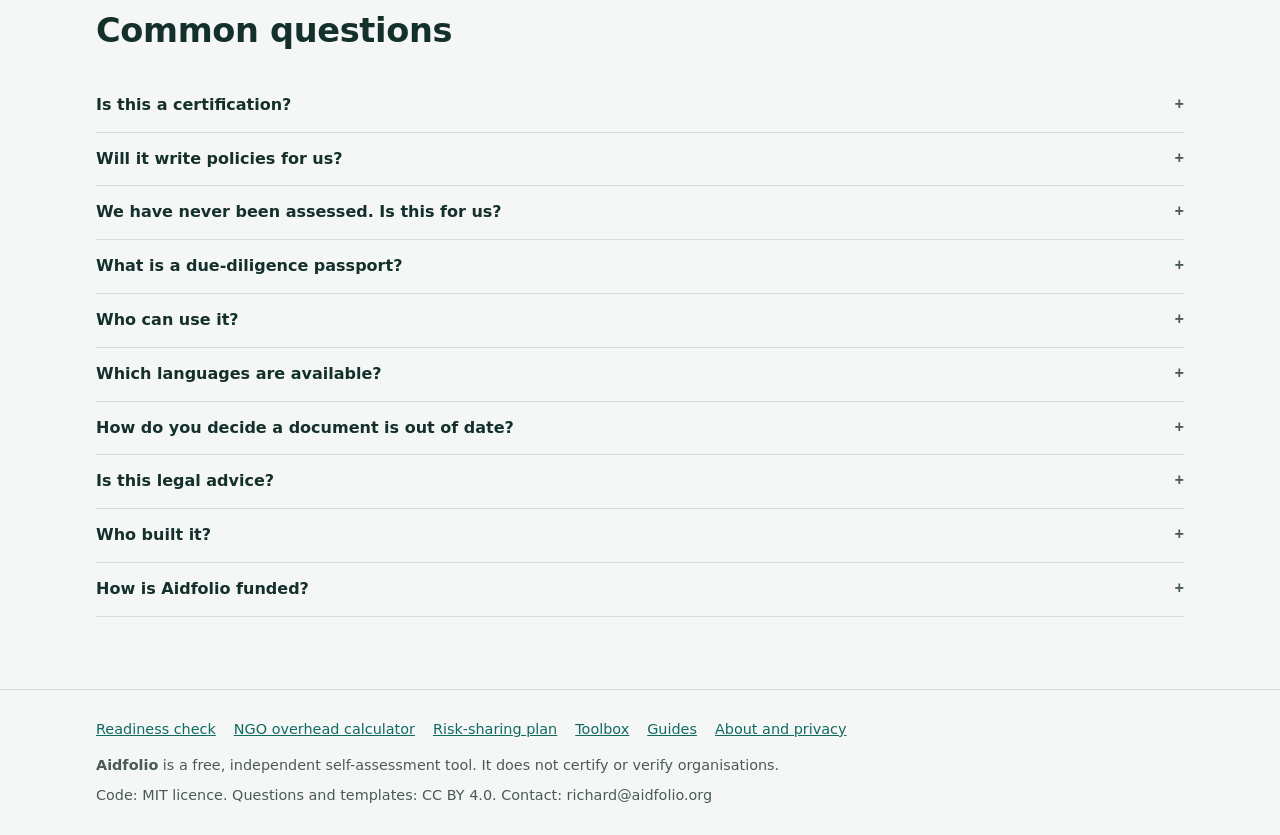
==== commit 57f4cc36: "Show the contact email as plain text instead of email links - Remove the Email button and all mailto" ====
--- a/public/index.html
+++ b/public/index.html
@@ -174,6 +174,9 @@
 table.index td.num,table.index th.num{text-align:right;font-variant-numeric:tabular-nums}
 footer.site{border-top:1px solid var(--line);padding-block:28px;color:var(--muted);font-size:.9rem}
 footer.site .wrap{display:grid;gap:8px}
+.contactline{margin-top:18px;font-size:1.05rem}
+.support.three{grid-template-columns:repeat(3,minmax(0,1fr));max-width:none}
+@media (max-width:820px){.support.three{grid-template-columns:minmax(0,1fr)}}
 .flinks{display:flex;flex-wrap:wrap;gap:6px 18px;margin-bottom:6px}
 .toolcard .more{font-size:.92rem}
 .guidecards{display:grid;grid-template-columns:repeat(3,minmax(0,1fr));gap:var(--gap)}
@@ -471,7 +474,7 @@
         <p class="lede">A short, hand-picked list: for each job a local organisation faces, one or two free resources that do it well. The readiness check links to the right one for every gap it finds.</p>
       </div>
       <div class="tbx" id="toolboxGrid"><section><h3>Get ready for assessments</h3><ul><li><a href="https://humentum.org/charter-for-change-due-diligence-passporting-tool/" target="_blank" rel="noopener">C4C Due Diligence Passporting Tool</a><small>Charter for Change and Humentum · The shared assessment some INGOs reuse, so partners are not assessed again. English, French, Spanish.</small></li><li><a href="https://supportcso.unpartnerportal.org/hc/en-us/articles/12970598056727-Interagency-PSEA-IP-Protocol-Resource-Package-for-Partners" target="_blank" rel="noopener">PSEA resource package for UN partners</a><small>UN Partner Portal · The UN PSEA self-assessment, guidance in many languages, and an e-learning course.</small></li><li><a href="https://humentum.org/resources/humentum-finance-health-check" target="_blank" rel="noopener">Finance Health Check</a><small>Humentum · Free self-check of budgeting, accounting, controls and reporting, for small and medium NGOs.</small></li></ul></section><section><h3>Registration, board and strategy</h3><ul><li><a href="https://www.icnl.org/resources/civic-freedom-monitor/" target="_blank" rel="noopener">Civic Freedom Monitor</a><small>ICNL · Country reports on the laws that affect civil society, including registration.</small></li><li><a href="https://www.intrac.org/resources/effective-governance-guide-small-diaspora-ngos/" target="_blank" rel="noopener">Effective governance: a guide for small and diaspora NGOs</a><small>INTRAC · Tools and tips for building a board that works.</small></li><li><a href="https://www.intrac.org/resources/strategic-planning-a-toolkit-for-small-ngos/" target="_blank" rel="noopener">Strategic planning: a toolkit for small NGOs</a><small>INTRAC · Step-by-step planning for small organisations. Open licence.</small></li></ul></section><section><h3>Money and fair overheads</h3><ul><li><a href="https://humentum.org/resources/humentum-finance-health-check" target="_blank" rel="noopener">Finance Health Check</a><small>Humentum · Free self-check of budgeting, accounting, controls and reporting, for small and medium NGOs.</small></li><li><a href="https://humentum.org/resources/a-budgeting-guide-for-ngos" target="_blank" rel="noopener">Budgeting guide for NGOs</a><small>Humentum · Plan, monitor and review a budget, with a monitoring checklist.</small></li><li><a href="https://www.ngocoordination.org/en/library/iasc-guidance-provision-overheads-local-and-national-partners" target="_blank" rel="noopener">Guidance on overheads for local and national partners</a><small>IASC (2022) · The sector&#x27;s guidance on passing overheads to local partners.</small></li><li><a href="https://www.interaction.org/wp-content/uploads/2026/03/UN-Humanitarian-Funding-Mechanisms-.pdf" target="_blank" rel="noopener">How UN pooled funds work</a><small>Explainer hosted by InterAction · Country-based pooled funds are open to national NGOs that meet minimum standards.</small></li></ul></section><section><h3>Buying and supplies</h3><ul><li><a href="https://log.logcluster.org/en" target="_blank" rel="noopener">Logistics Operational Guide</a><small>Logistics Cluster · Procurement, supplier management, warehousing and stock control, with fraud prevention.</small></li></ul></section><section><h3>Safeguarding</h3><ul><li><a href="https://safeguardingsupporthub.org/documents/protection-sexual-exploitation-and-abuse-psea-practical-guide-and-toolkit-unicef-and" target="_blank" rel="noopener">PSEA practical guide and toolkit</a><small>UNICEF, via the Safeguarding Resource and Support Hub · Policy, reporting, investigation and survivor support, with 13 templates and forms.</small></li><li><a href="https://psea.interagencystandingcommittee.org/sites/default/files/Best%20Practice%20Guide%20on%20inter-agency%20CBCMs.pdf" target="_blank" rel="noopener">Best practice guide: community-based complaint mechanisms</a><small>IASC (2016) · How to set up safe channels for communities to report concerns, with a checklist.</small></li><li><a href="https://www.chsalliance.org/get-support/resource/sexual-exploitation-abuse-and-harassment-seah-investigation-guide/" target="_blank" rel="noopener">SEAH investigation guide</a><small>CHS Alliance · Survivor-centred investigation practice, in eight languages.</small></li><li><a href="https://misconduct-disclosure-scheme.org/" target="_blank" rel="noopener">Misconduct Disclosure Scheme</a><small>CHS Alliance and SCHR · Lets employers check whether a candidate has substantiated SEAH findings. Free to join, according to CHS Alliance; used by over 380 organisations.</small></li></ul></section><section><h3>Fraud and sanctions</h3><ul><li><a href="https://u4.no/courses/essentials-of-anti-corruption-ii-development-programming" target="_blank" rel="noopener">Essentials of anti-corruption (online course)</a><small>U4 Anti-Corruption Resource Centre · Free, self-paced, about three hours.</small></li><li><a href="https://scsanctions.un.org/search" target="_blank" rel="noopener">UN Security Council Consolidated List</a><small>United Nations · Search the UN sanctions list before contracting a partner or supplier. Six languages.</small></li><li><a href="https://opensanctions.org/research/" target="_blank" rel="noopener">OpenSanctions research tool</a><small>OpenSanctions · Search many sanctions and watch lists at once in your browser; free for non-commercial users.</small></li></ul></section><section><h3>Staff safety and digital security</h3><ul><li><a href="https://www.gisf.ngo/wp-content/uploads/2020/12/Security-Risk-Management-A-basic-guide-for-smaller-NGOs.pdf" target="_blank" rel="noopener">Security risk management: a basic guide for smaller NGOs</a><small>GISF (EISF, 2017) · Written for staff in smaller NGOs who are responsible for security.</small></li><li><a href="https://www.accessnow.org/help/" target="_blank" rel="noopener">Digital Security Helpline</a><small>Access Now · Free, 24/7 help for civil society with hacked accounts, device security and backups. Ten languages.</small></li></ul></section><section><h3>Accountability and data</h3><ul><li><a href="https://corehumanitarianstandard.org/" target="_blank" rel="noopener">Core Humanitarian Standard (2024)</a><small>CHS Alliance, Sphere, Groupe URD · The shared commitments on quality and accountability, including feedback and complaints. Many languages.</small></li><li><a href="https://centre.humdata.org/revised-iasc-operational-guidance-on-data-responsibility-in-humanitarian-action/" target="_blank" rel="noopener">Operational guidance on data responsibility</a><small>IASC (2023), via the Centre for Humanitarian Data · Handling personal and sensitive data safely in humanitarian work.</small></li><li><a href="https://kobotoolbox.org/kobo" target="_blank" rel="noopener">KoboToolbox</a><small>Kobo · Free mobile data collection for non-profits, including offline forms.</small></li></ul></section><section><h3>Sharing risk with partners</h3><ul><li><a href="https://interagencystandingcommittee.org/system/files/2023-06/Risk%20Sharing%20Framework.pdf" target="_blank" rel="noopener">Risk Sharing Framework</a><small>Risk Sharing Platform · How partners can agree who carries each risk, and how to share it.</small></li></ul></section><section><h3>Free learning and information</h3><ul><li><a href="https://www.humanitarianleadershipacademy.org/learning-with-us/" target="_blank" rel="noopener">Kaya free courses</a><small>Humanitarian Leadership Academy · Over 900 free online courses, in up to 12 languages.</small></li><li><a href="https://disasterready.org/free-leadership-training" target="_blank" rel="noopener">DisasterReady</a><small>Cornerstone Foundation · Over 1,800 free courses, including safety, security and safeguarding; offline mobile app.</small></li><li><a href="https://alnap.org/about-library/about-the-help-library/" target="_blank" rel="noopener">HELP Library</a><small>ALNAP · More than 20,000 evaluations, guidance documents and tools.</small></li><li><a href="https://response.reliefweb.int/about" target="_blank" rel="noopener">ReliefWeb Response</a><small>UN OCHA · Operational information for each country and emergency.</small></li></ul></section></div>
-      <p class="note">Every link is free to use and was checked in October 2026. Aidfolio is not affiliated with these organisations. Know a better free resource? Email <a href="mailto:richard@aidfolio.org?subject=Toolbox%20suggestion">richard@aidfolio.org</a>. <a href="/toolbox/">Open the toolbox as its own page</a>.</p>
+      <p class="note">Every link is free to use and was checked in October 2026. Aidfolio is not affiliated with these organisations. Know a better free resource? Email richard@aidfolio.org. <a href="/toolbox/">Open the toolbox as its own page</a>.</p>
     </div>
   </section>
 
@@ -504,14 +507,12 @@
         <h2>Work with us</h2>
         <p class="lede">Local organisations never pay. Organisations that fund or partner with them can commission work that makes the free tools fit their partners better. Everything we build this way is released free to everyone.</p>
       </div>
-      <div class="support">
+      <div class="support three">
         <div class="sheet"><h3>Map it to your form</h3><p>We map your own partner assessment or due-diligence questions to the readiness check, so your partners prepare for exactly what you ask.</p></div>
         <div class="sheet"><h3>Partner preparation sessions</h3><p>Live online sessions for a group of your partners: the three tools, step by step, with time for their questions.</p></div>
         <div class="sheet"><h3>Sponsor a language</h3><p>Fund the translation and testing of one language with local organisations. Your support is credited on the site.</p></div>
       </div>
-      <div class="row" style="margin-top:18px">
-        <a class="btn small" href="mailto:richard@aidfolio.org?subject=Working%20with%20Aidfolio">Email richard@aidfolio.org</a>
-      </div>
+      <p class="contactline">Contact: <strong>richard@aidfolio.org</strong></p>
       <p class="note">Our rule: paid work never changes what the free tools say or recommend, and no funder sees anyone's answers. We list every paying client and every amount in our public monthly ledger.</p>
     </div>
   </section>
@@ -558,7 +559,7 @@
       <details class="faq"><summary>Which languages are available?</summary><p>English now. Sinhala, Tamil, French and Arabic are next, translated and tested with local organisations. You can help translate.</p></details>
       <details class="faq"><summary>How do you decide a document is out of date?</summary><p>Some documents, like bank statements or board minutes, are only useful if recent. Aidfolio uses simple default periods, shown next to each document, for example 3 months for bank statements. These are our defaults, not an official rule; your donor may use different ones.</p></details>
       <details class="faq"><summary>Is this legal advice?</summary><p>No. Aidfolio gives practical, general guidance. Laws differ by country; take advice on legal questions.</p></details>
-      <details class="faq"><summary>Who built it?</summary><p id="about">Aidfolio is built and run by Richard Prouse in New Zealand as an independent, unpaid humanitarian project. The code is open source, and the questions are free for anyone to reuse. Contact: <a href="mailto:richard@aidfolio.org">richard@aidfolio.org</a>.</p></details>
+      <details class="faq"><summary>Who built it?</summary><p id="about">Aidfolio is built and run by Richard Prouse in New Zealand as an independent, unpaid humanitarian project. The code is open source, and the questions are free for anyone to reuse. Contact: richard@aidfolio.org.</p></details>
       <details class="faq"><summary>How is Aidfolio funded?</summary><p>By small donations, grants, and paid work for international organisations that partner with local ones (see <a href="#work">Work with us</a>). Local organisations never pay, and no funder can change what the tools say. Every amount in and out is published in our monthly ledger.</p></details>
     </div>
   </section>
@@ -581,7 +582,7 @@
   <div class="wrap">
     <nav class="flinks" aria-label="Site pages"><a href="/readiness-check/">Readiness check</a><a href="/fair-overhead-calculator/">NGO overhead calculator</a><a href="/risk-sharing-plan/">Risk-sharing plan</a><a href="/toolbox/">Toolbox</a><a href="/guides/">Guides</a><a href="/about/">About and privacy</a></nav>
     <p><strong>Aidfolio</strong> is a free, independent self-assessment tool. It does not certify or verify organisations.</p>
-    <p>Code: MIT licence. Questions and templates: CC BY 4.0. Contact: <a href="mailto:richard@aidfolio.org">richard@aidfolio.org</a></p>
+    <p>Code: MIT licence. Questions and templates: CC BY 4.0. Contact: richard@aidfolio.org</p>
   </div>
 </footer>
 
@@ -1284,9 +1285,9 @@
   var cl=el("label",{"class":"opt"}); var cc=el("input",{type:"checkbox",id:"shCountry"}); cc.checked=!!sh.country; cl.appendChild(cc); cl.appendChild(el("span",{text:"Include our country"+(state.org.country?" ("+state.org.country+")":" (add it in the readiness check first)")})); box.appendChild(cl);
   box.appendChild(el("p",{"class":"note",style:"margin:0",text:"This is exactly what the email will contain:"}));
   var pre=el("pre",{id:"shareText"}); box.appendChild(pre);
-  var a=el("a",{"class":"btn small",id:"shareMail"}); a.textContent="Open the email to send"; box.appendChild(a);
-  function upd(){ sh.size=s1.value; sh.type=s2.value; sh.country=cc.checked; save(); var t=shareText(c,m); pre.textContent=t;
-    a.href="mailto:richard@"+SITE+"?subject="+encodeURIComponent("Anonymous cost result")+"&body="+encodeURIComponent(t); }
+  var a=el("button",{type:"button","class":"btn small",id:"shareCopy"}); a.textContent="Copy the result"; a.addEventListener("click",function(){copyText(pre.textContent,"Copied. Paste it into an email to richard@"+SITE+".");}); box.appendChild(a);
+  box.appendChild(el("p",{"class":"note",style:"margin:0",text:"Then paste it into an email to richard@"+SITE+" from your usual email account."}));
+  function upd(){ sh.size=s1.value; sh.type=s2.value; sh.country=cc.checked; save(); var t=shareText(c,m); pre.textContent=t; }
   s1.addEventListener("change",upd); s2.addEventListener("change",upd); cc.addEventListener("change",upd); upd();
   return box; }
 function renderCost(){
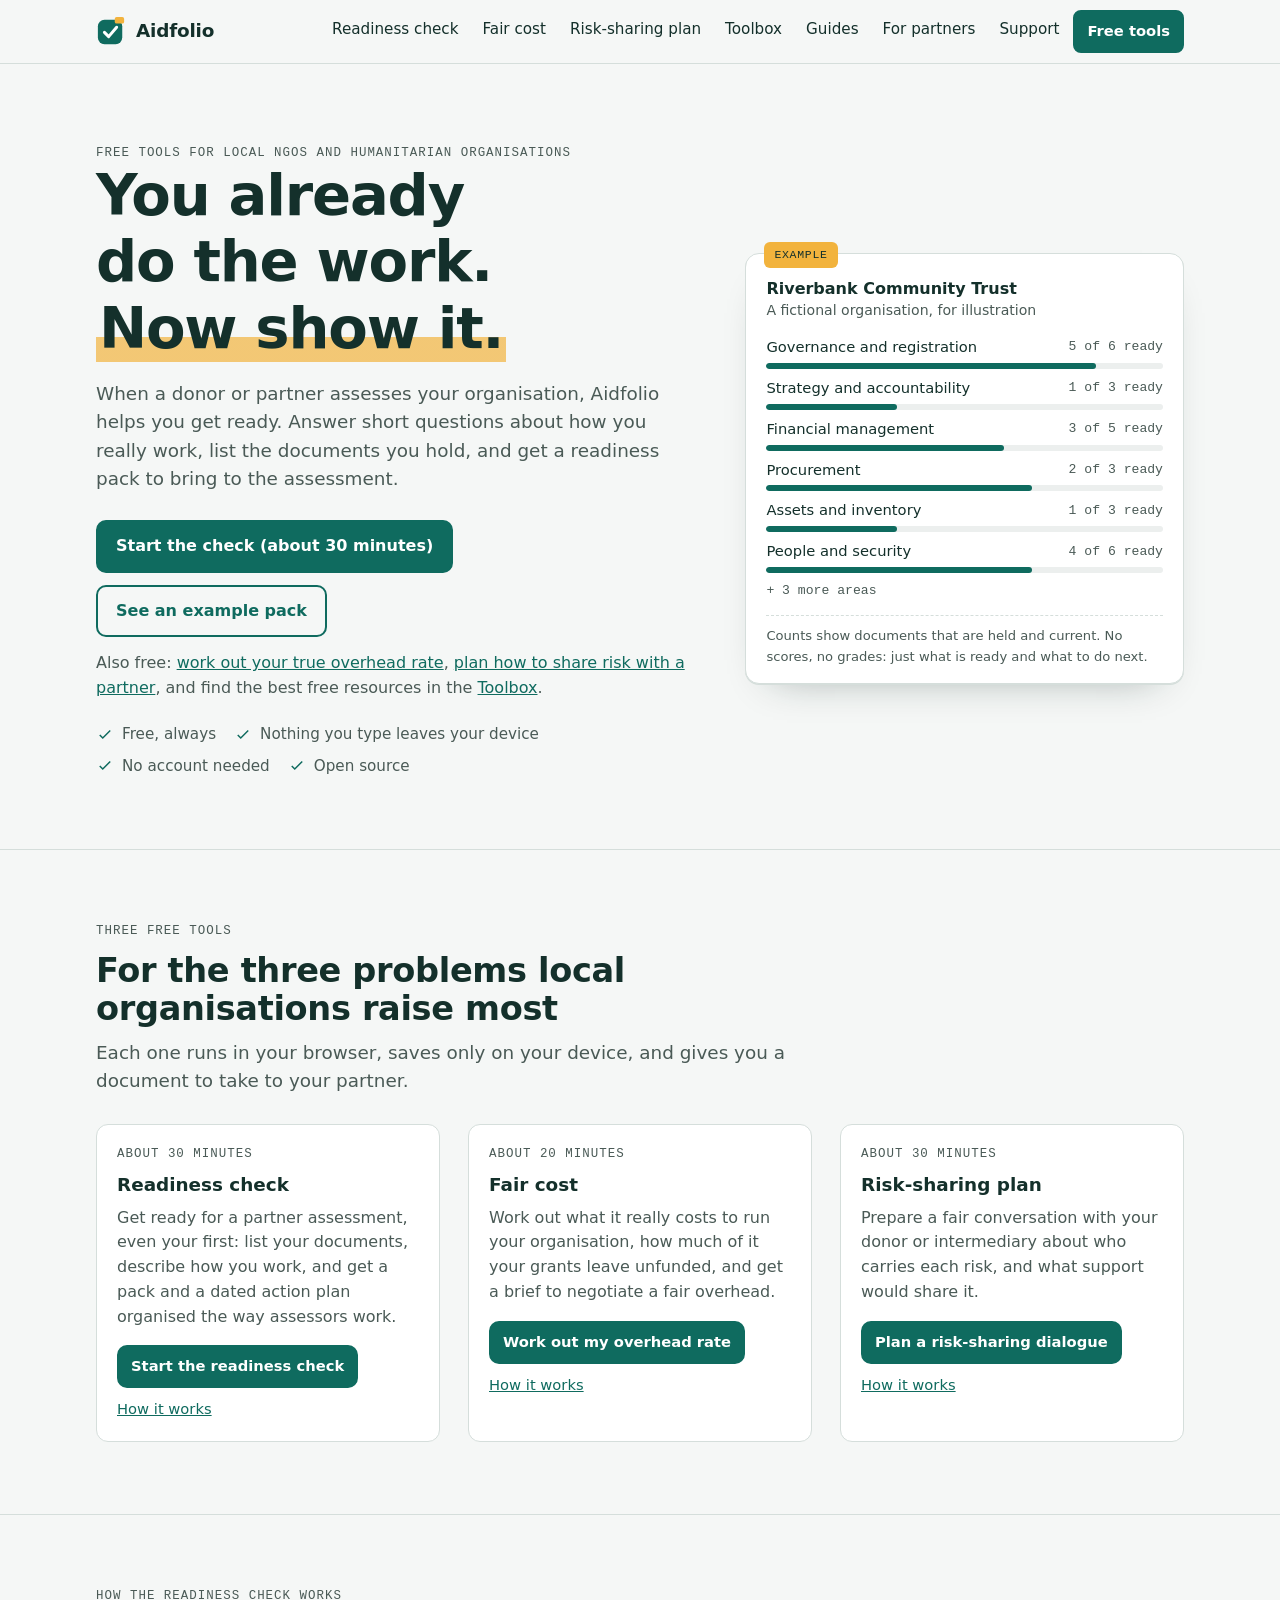
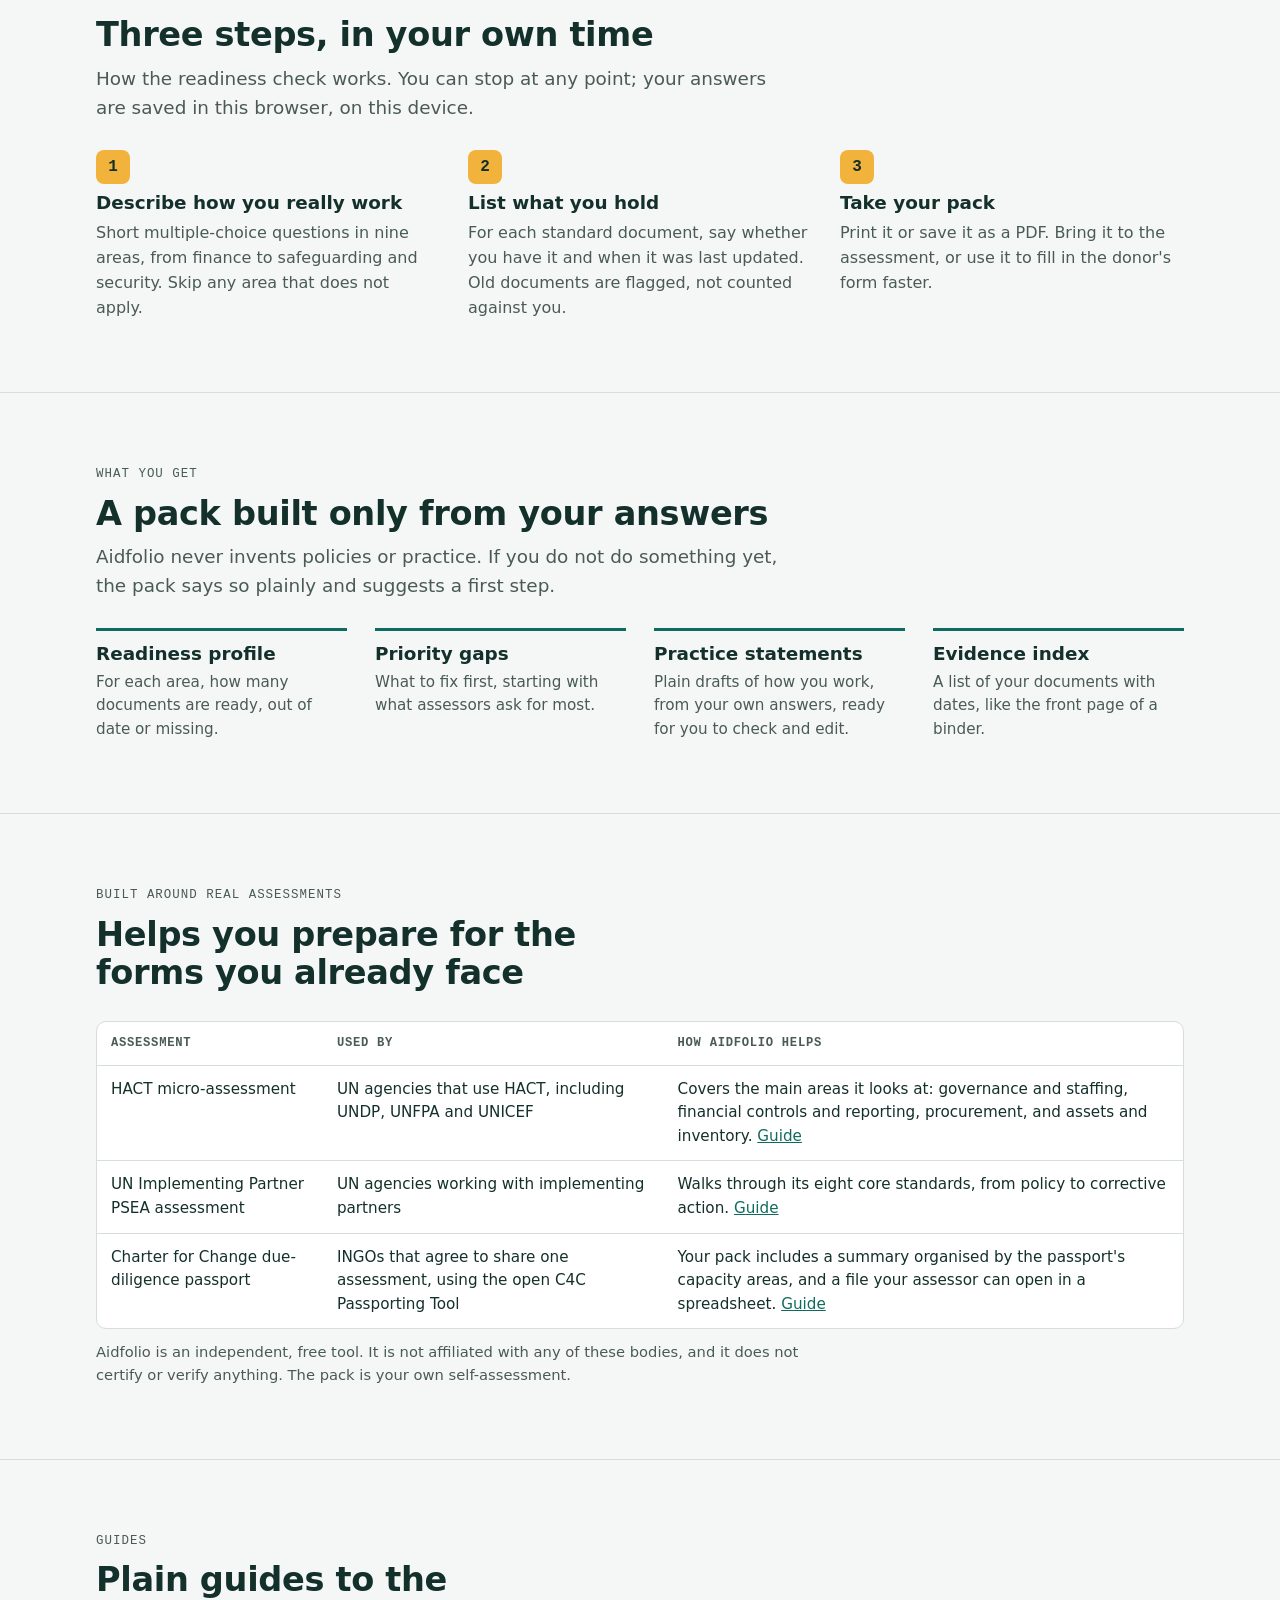
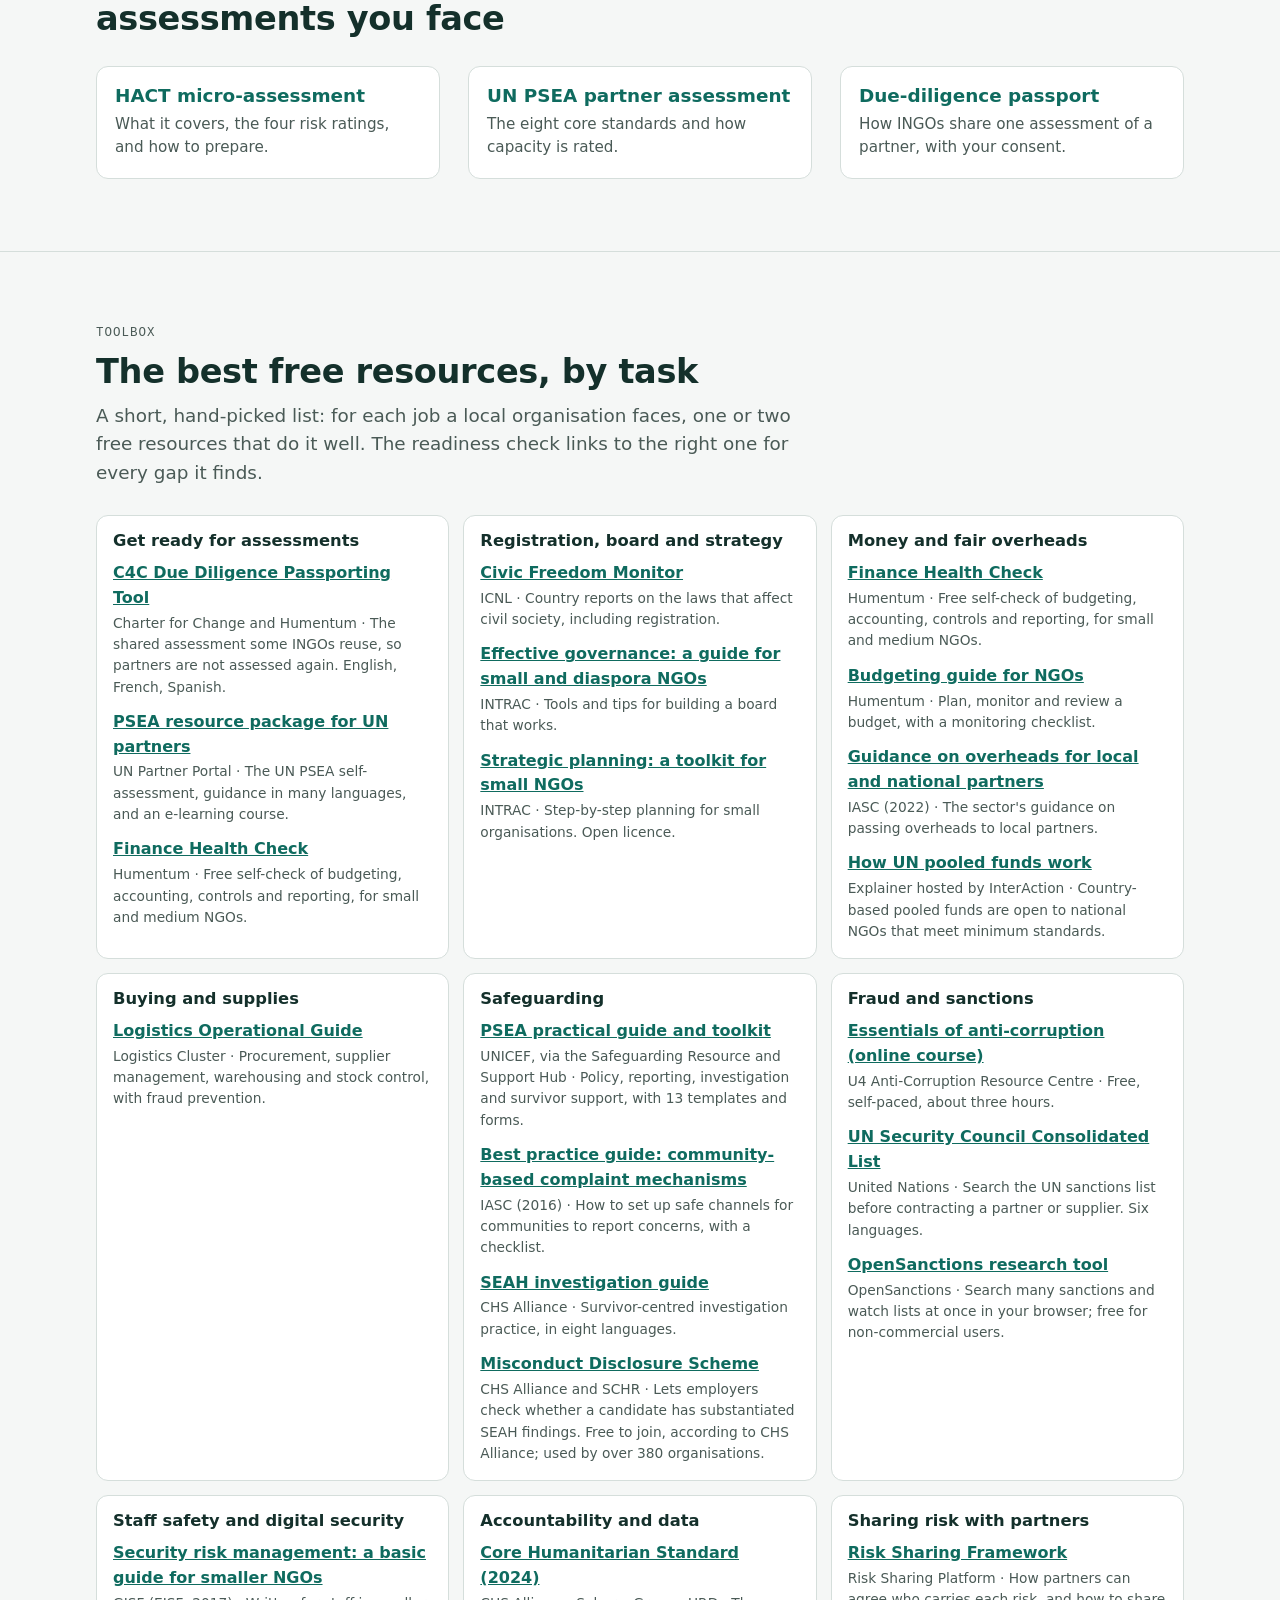
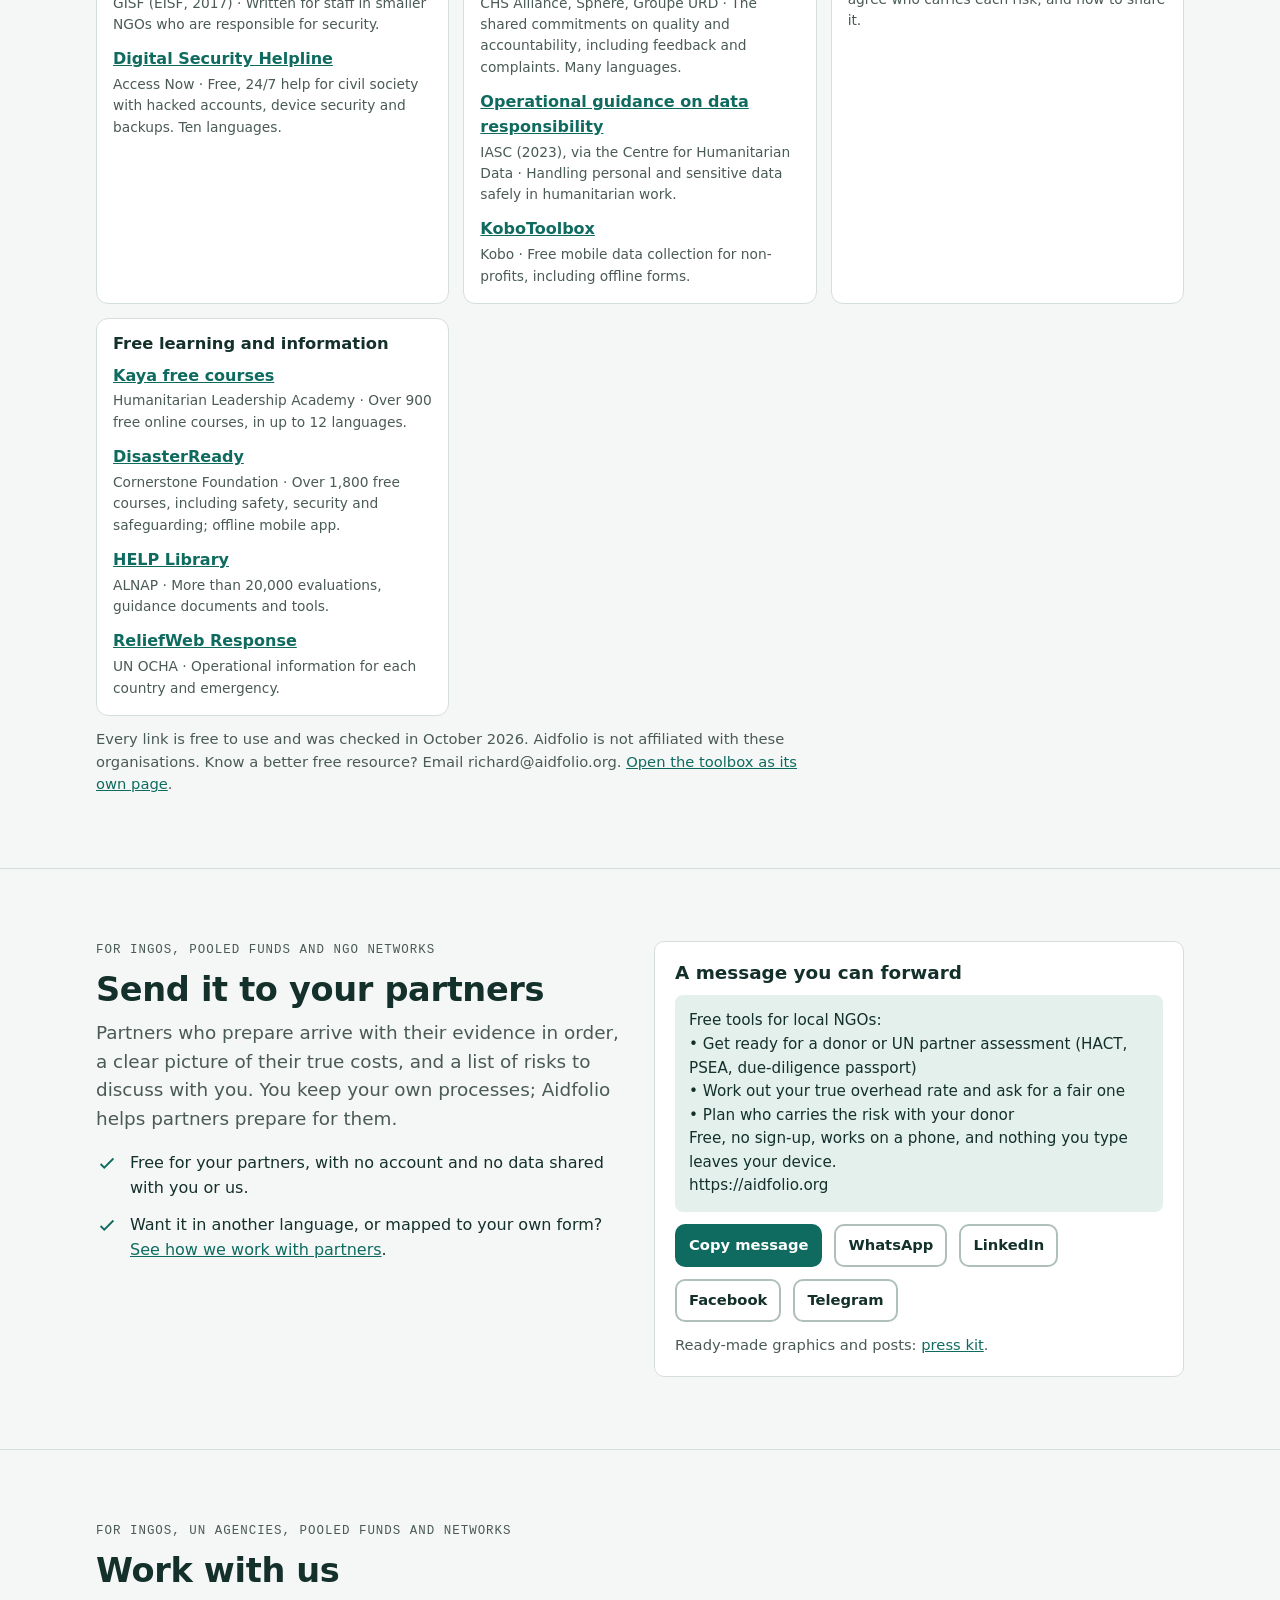
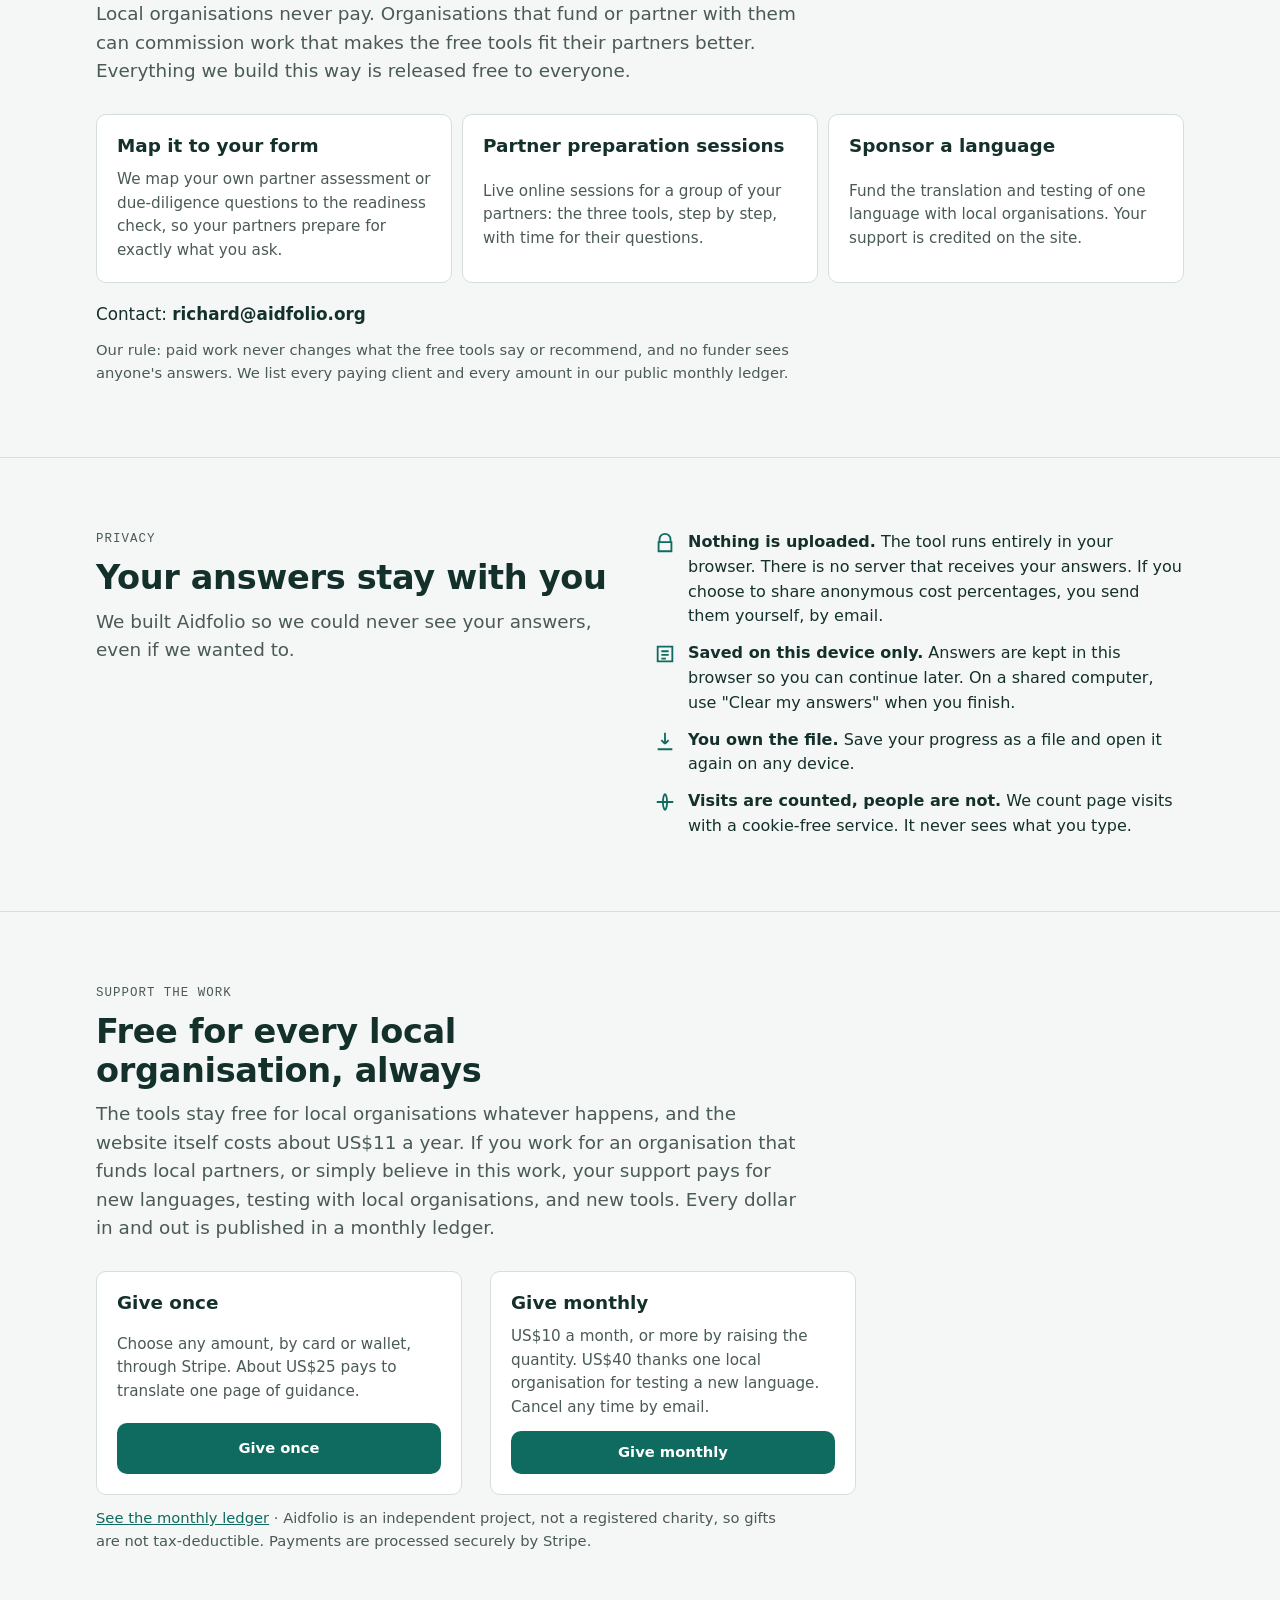
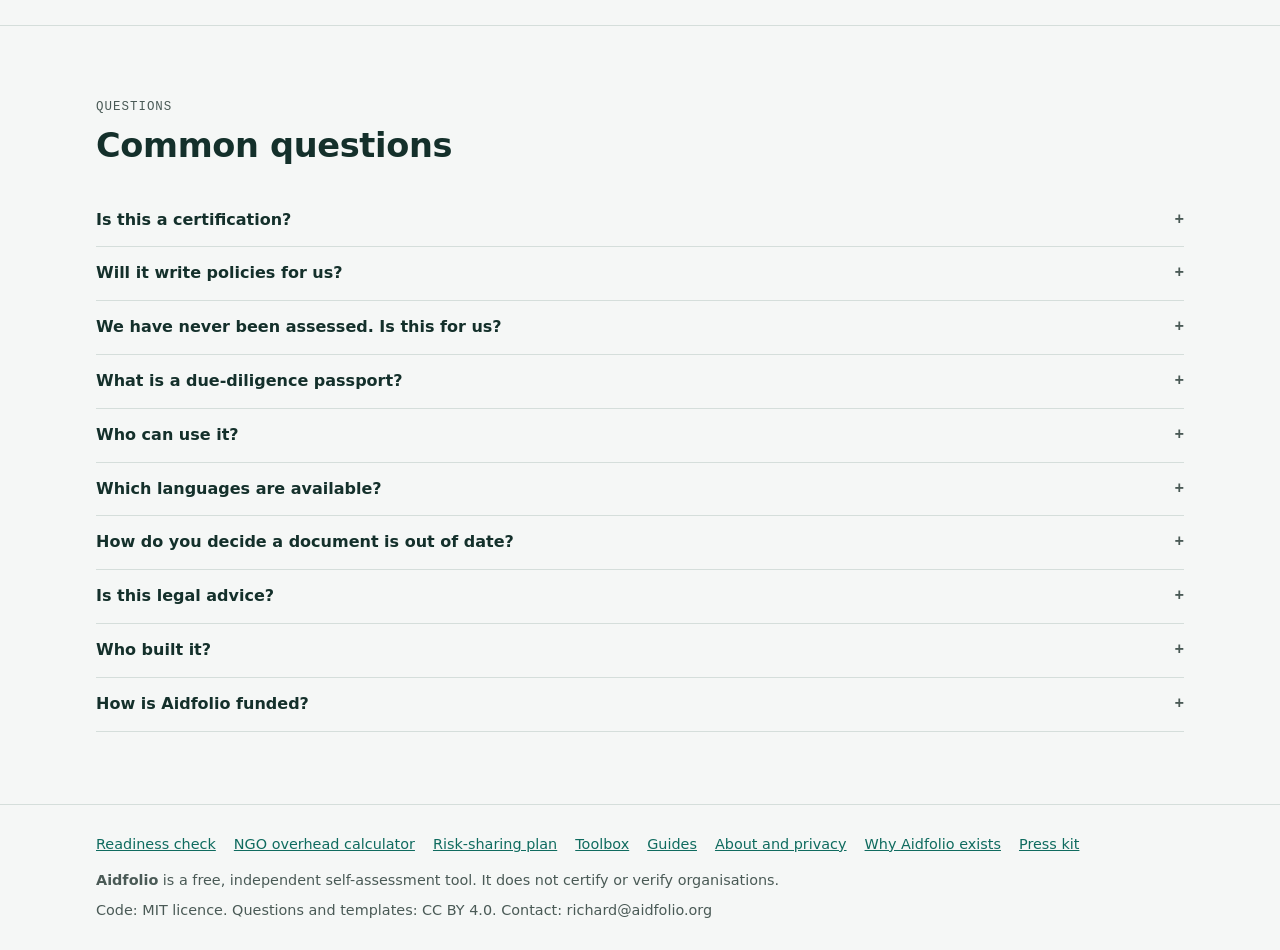
==== commit 048ba1bf: "Launch story, press kit, share graphics and share buttons - /news/launch/: the launch story with sou" ====
--- a/public/index.html
+++ b/public/index.html
@@ -491,11 +491,20 @@
       </div>
       <div class="sheet">
         <h3>A message you can forward</h3>
-        <p class="msg" id="shareMsg">Free tools for local organisations: see what your grants leave unfunded and get a brief to negotiate a fair overhead; get ready for partner assessments; and plan a fair risk-sharing conversation with your donor. It runs in your browser and nothing you type is uploaded. https://aidfolio.org</p>
+        <p class="msg" id="shareMsg">Free tools for local NGOs:
+• Get ready for a donor or UN partner assessment (HACT, PSEA, due-diligence passport)
+• Work out your true overhead rate and ask for a fair one
+• Plan who carries the risk with your donor
+Free, no sign-up, works on a phone, and nothing you type leaves your device.
+https://aidfolio.org</p>
         <div class="row">
           <button class="btn small" type="button" id="copyShare">Copy message</button>
-          <a class="btn small quiet" id="waShare" href="#" target="_blank" rel="noopener">Share on WhatsApp</a>
+          <a class="btn small quiet" id="waShare" href="#" target="_blank" rel="noopener">WhatsApp</a>
+          <a class="btn small quiet" href="https://www.linkedin.com/sharing/share-offsite/?url=https%3A%2F%2Faidfolio.org%2F" target="_blank" rel="noopener">LinkedIn</a>
+          <a class="btn small quiet" href="https://www.facebook.com/sharer/sharer.php?u=https%3A%2F%2Faidfolio.org%2F" target="_blank" rel="noopener">Facebook</a>
+          <a class="btn small quiet" href="https://t.me/share/url?url=https%3A%2F%2Faidfolio.org%2F&amp;text=Free%20tools%20for%20local%20NGOs%20facing%20donor%20and%20UN%20partner%20assessments" target="_blank" rel="noopener">Telegram</a>
         </div>
+        <p class="note" style="margin-top:0">Ready-made graphics and posts: <a href="/press/">press kit</a>.</p>
       </div>
     </div>
   </section>
@@ -580,7 +589,7 @@
 
 <footer class="site">
   <div class="wrap">
-    <nav class="flinks" aria-label="Site pages"><a href="/readiness-check/">Readiness check</a><a href="/fair-overhead-calculator/">NGO overhead calculator</a><a href="/risk-sharing-plan/">Risk-sharing plan</a><a href="/toolbox/">Toolbox</a><a href="/guides/">Guides</a><a href="/about/">About and privacy</a></nav>
+    <nav class="flinks" aria-label="Site pages"><a href="/readiness-check/">Readiness check</a><a href="/fair-overhead-calculator/">NGO overhead calculator</a><a href="/risk-sharing-plan/">Risk-sharing plan</a><a href="/toolbox/">Toolbox</a><a href="/guides/">Guides</a><a href="/about/">About and privacy</a><a href="/news/launch/">Why Aidfolio exists</a><a href="/press/">Press kit</a></nav>
     <p><strong>Aidfolio</strong> is a free, independent self-assessment tool. It does not certify or verify organisations.</p>
     <p>Code: MIT licence. Questions and templates: CC BY 4.0. Contact: richard@aidfolio.org</p>
   </div>
